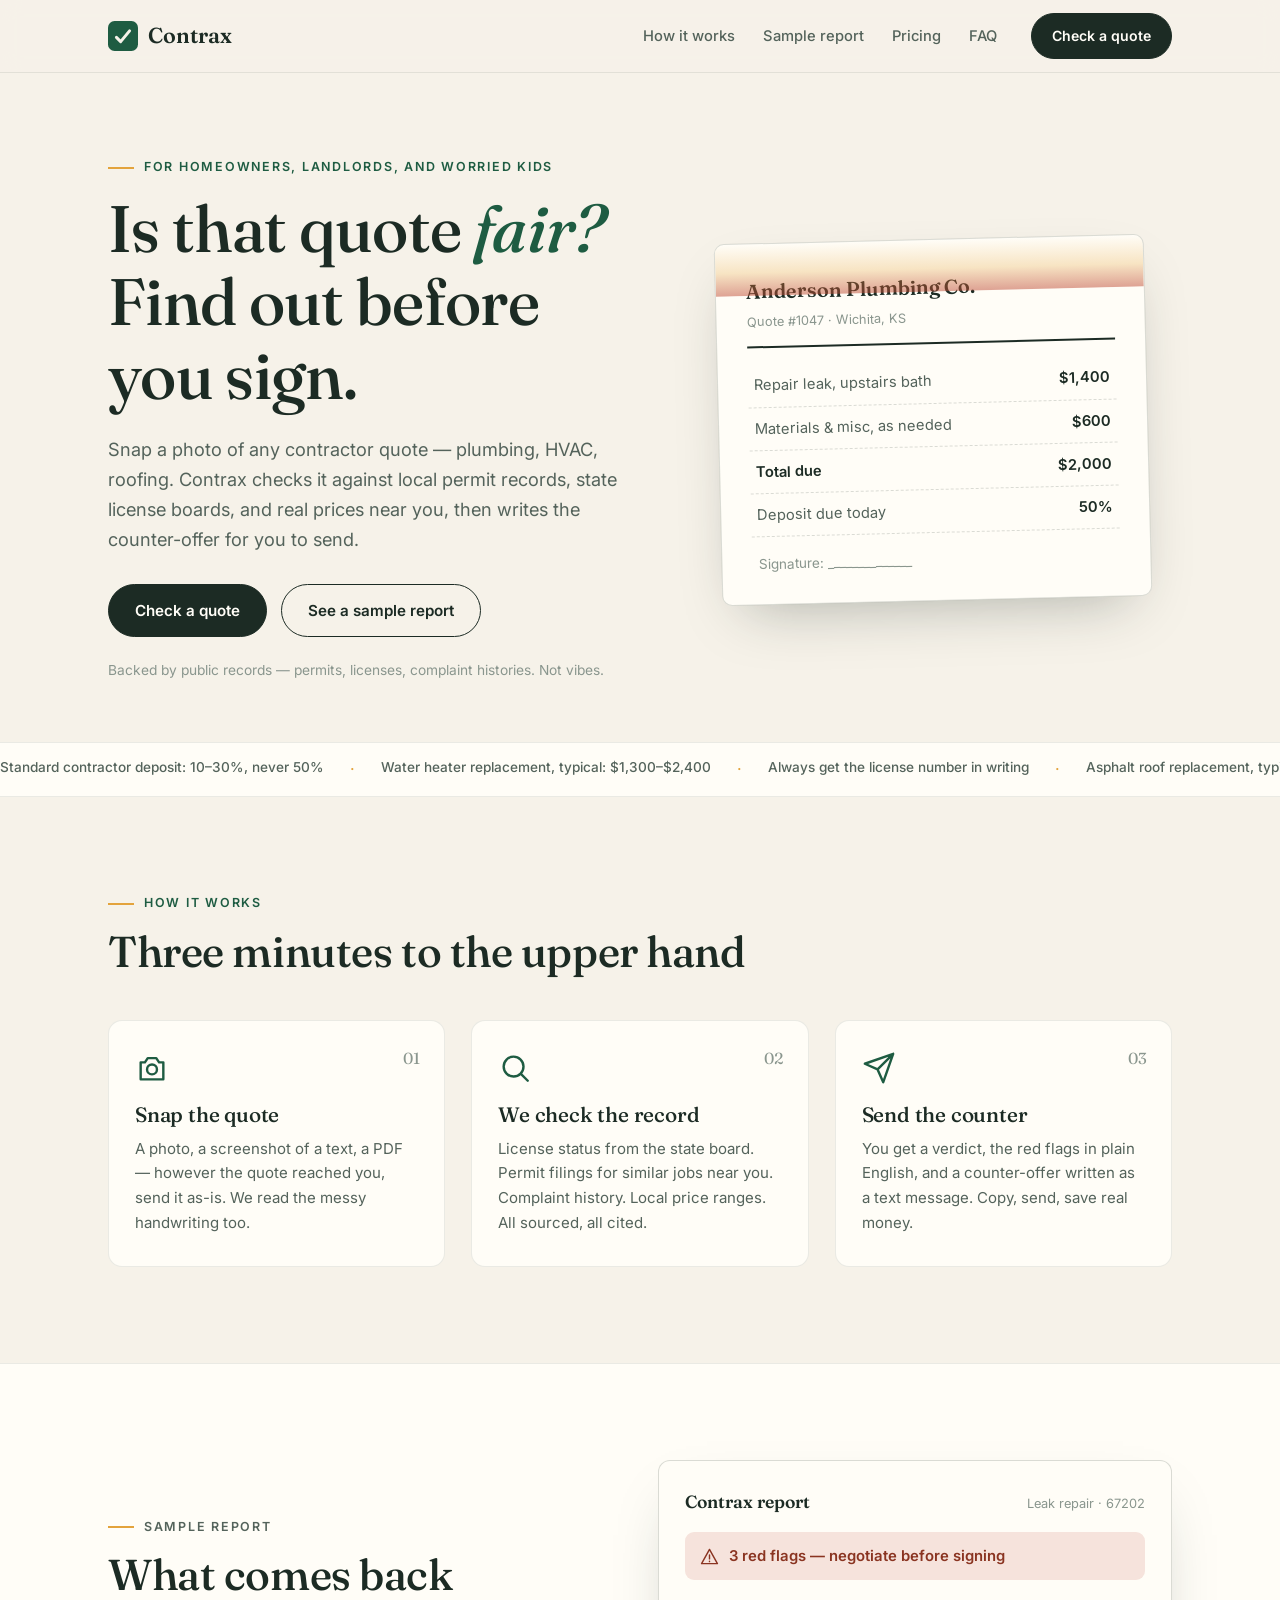
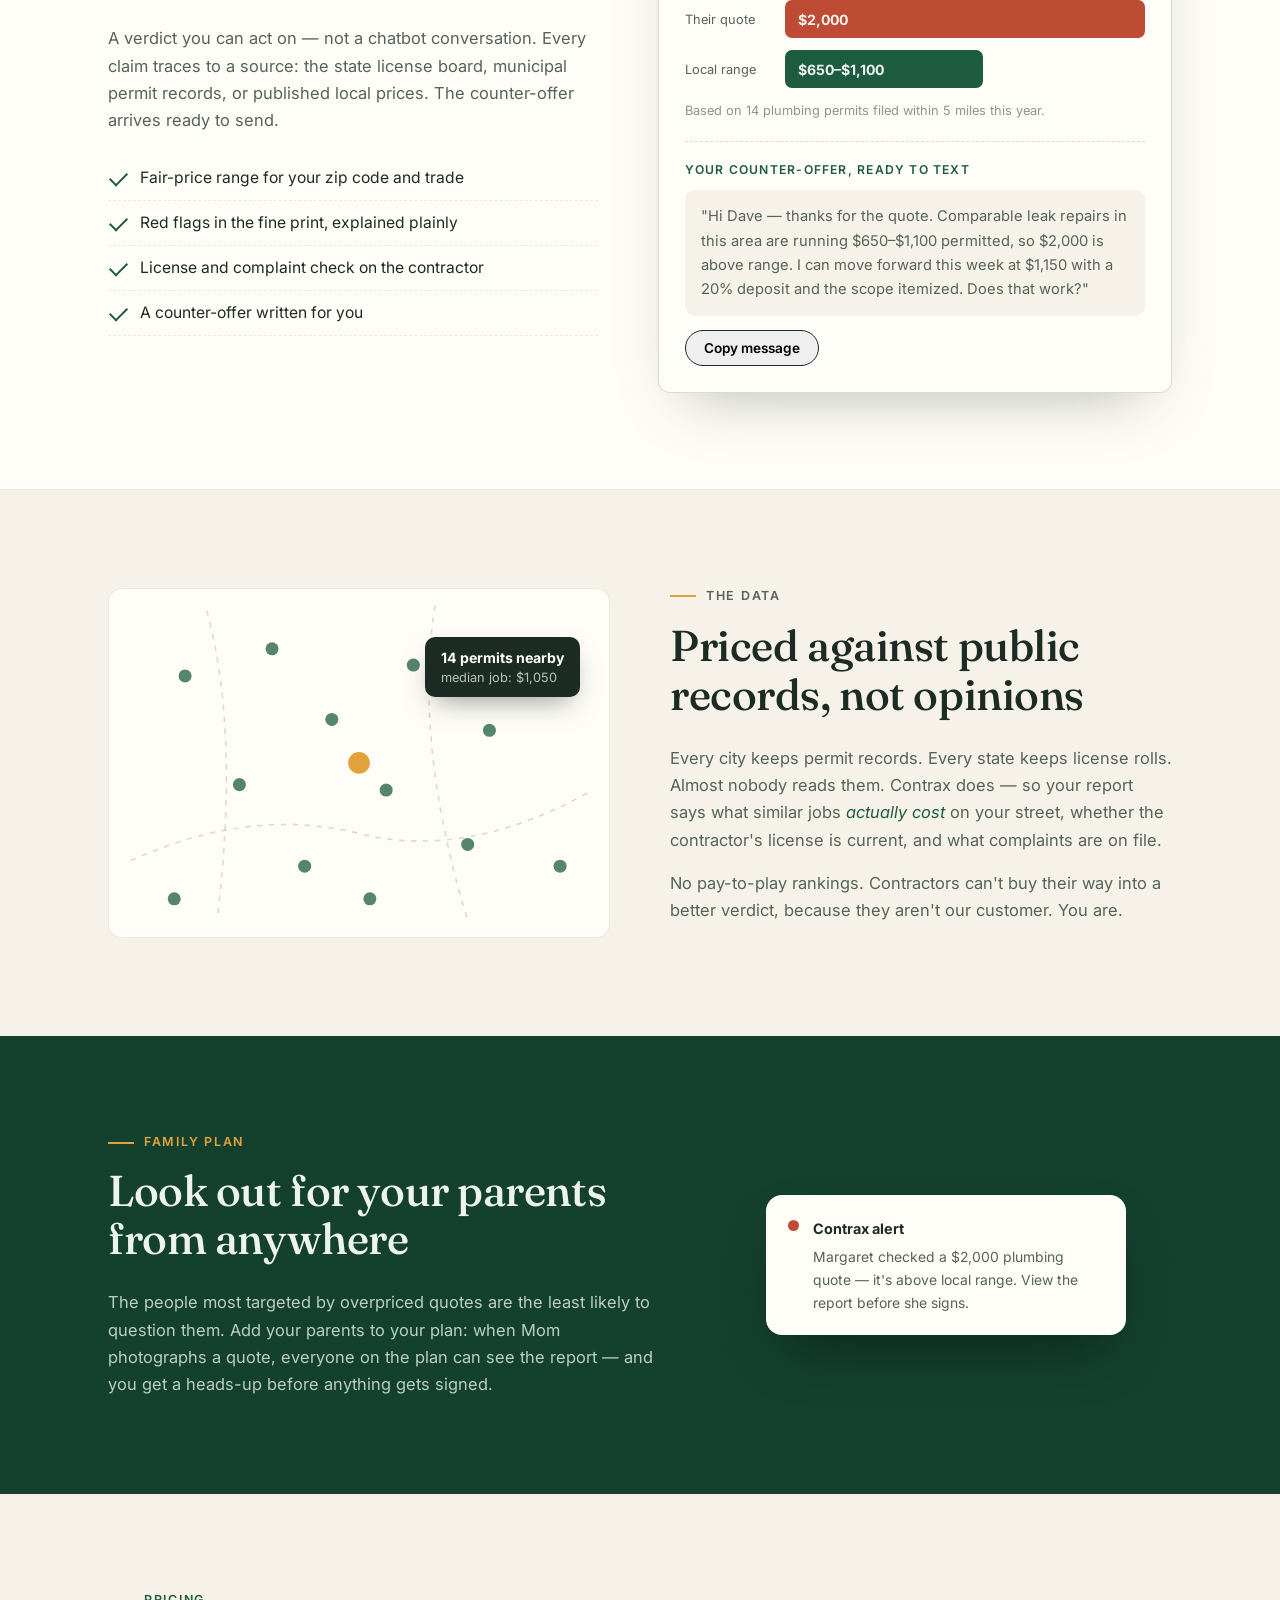
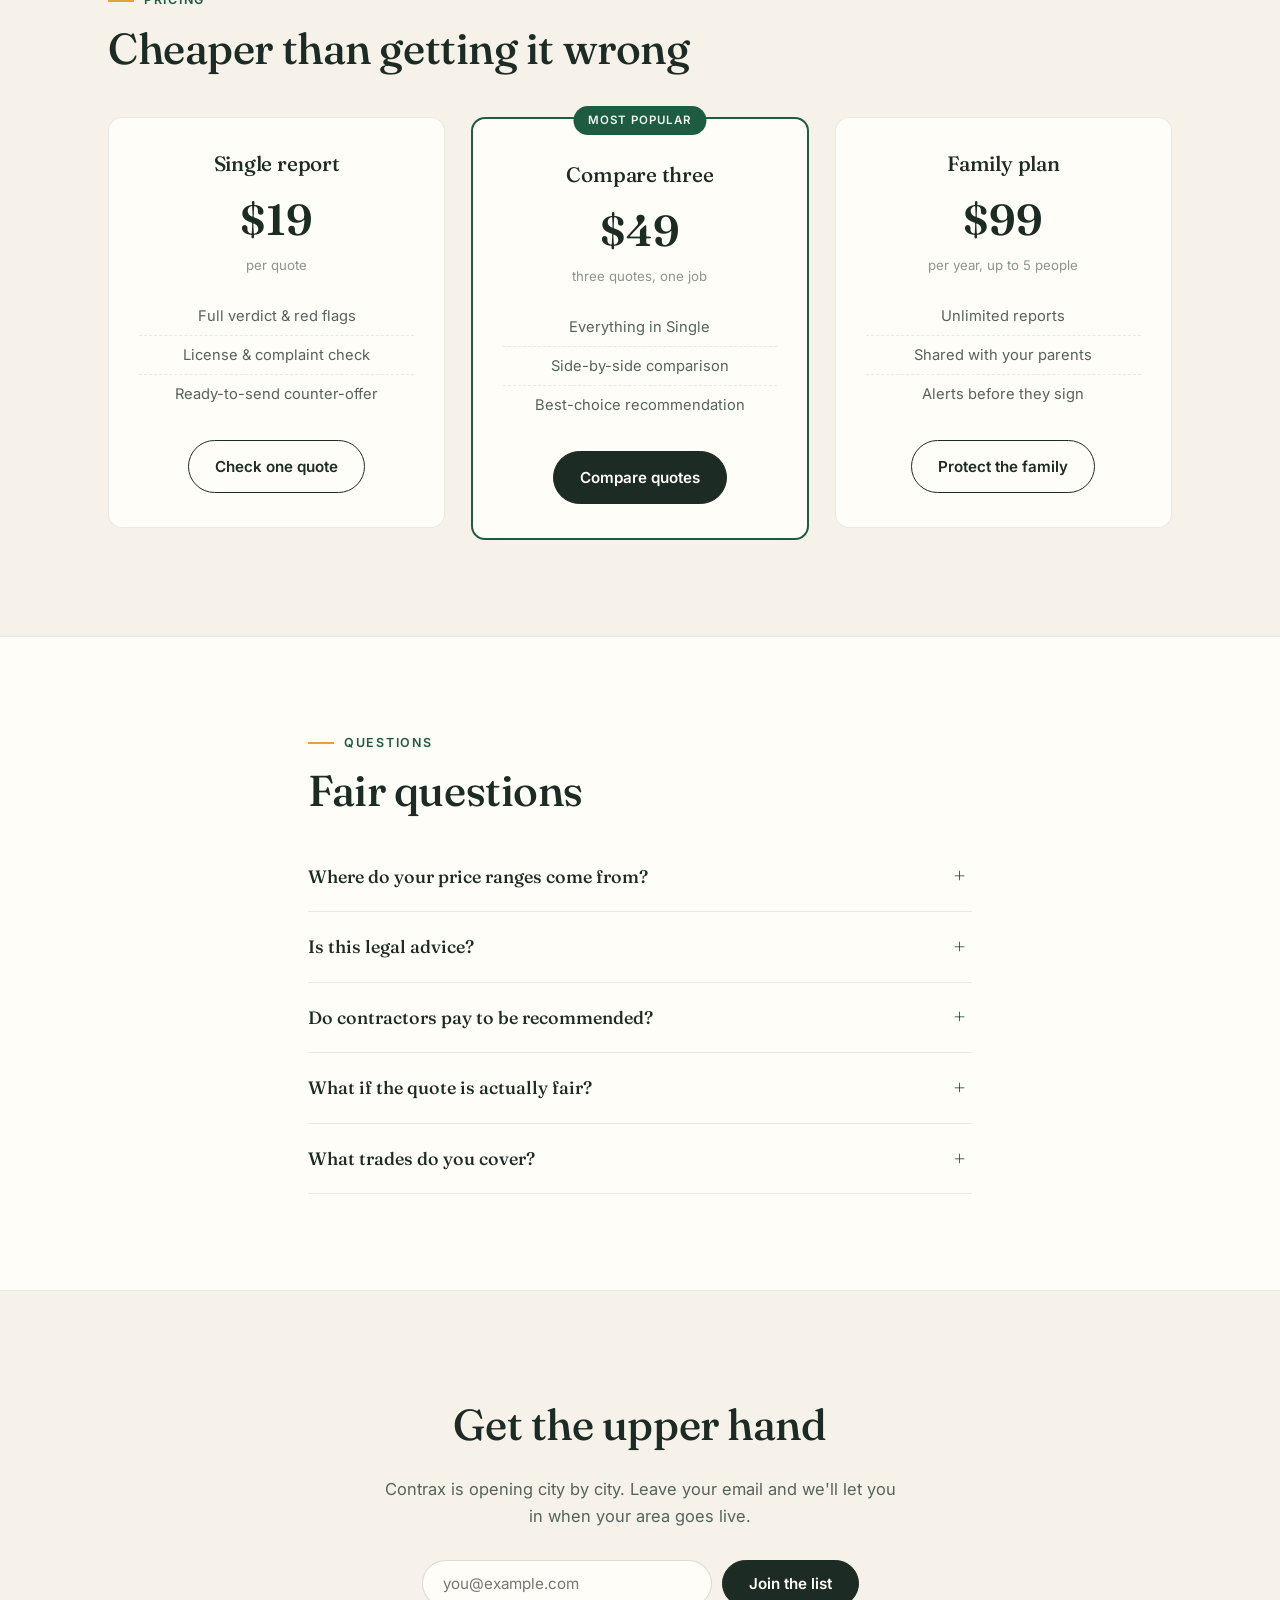
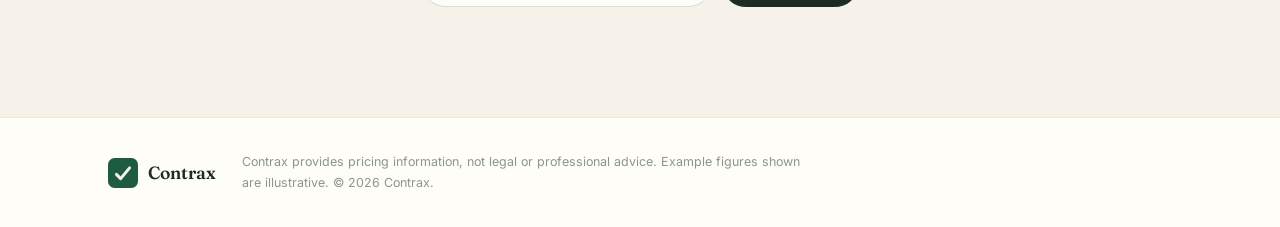
==== index.html @ 3dc9f9f0 "Backend: FastAPI + SQLite + Stripe + Claude analysis pipeline Quote upload (photo/PDF/text) -> optio" ====
<!doctype html>
<html lang="en">
<head>
<meta charset="utf-8">
<meta name="viewport" content="width=device-width, initial-scale=1">
<title>Contrax — Know if a contractor's quote is fair, before you sign</title>
<meta name="description" content="Snap a photo of any contractor quote. Contrax checks it against local permit records, license boards, and real prices near you — then writes your counter-offer.">
<meta property="og:title" content="Contrax — Is that quote fair?">
<meta property="og:description" content="Check any contractor quote against public records and local prices. Get a verdict, red flags, and a ready-to-send counter-offer in minutes.">
<meta property="og:type" content="website">
<link rel="icon" href="data:image/svg+xml,%3Csvg xmlns='http://www.w3.org/2000/svg' viewBox='0 0 32 32'%3E%3Crect width='32' height='32' rx='7' fill='%231E5C42'/%3E%3Cpath d='M9 17.5l4.5 4.5L23 10.5' stroke='%23F7F3EB' stroke-width='3.2' fill='none' stroke-linecap='round' stroke-linejoin='round'/%3E%3C/svg%3E">
<link rel="preconnect" href="https://fonts.googleapis.com">
<link rel="preconnect" href="https://fonts.gstatic.com" crossorigin>
<link href="https://fonts.googleapis.com/css2?family=Fraunces:opsz,wght@9..144,400;9..144,500;9..144,600&family=Inter:wght@400;500;600&display=swap" rel="stylesheet">
<link rel="stylesheet" href="css/style.css">
</head>
<body>

<header class="site-head">
  <div class="wrap head-row">
    <a class="brand" href="#top" aria-label="Contrax home">
      <svg class="brand-mark" viewBox="0 0 32 32" aria-hidden="true"><rect width="32" height="32" rx="7"/><path d="M9 17.5l4.5 4.5L23 10.5"/></svg>
      <span>Contrax</span>
    </a>
    <nav class="site-nav" id="nav">
      <a href="#how">How it works</a>
      <a href="#report">Sample report</a>
      <a href="#pricing">Pricing</a>
      <a href="#faq">FAQ</a>
    </nav>
    <a class="btn btn-solid head-cta" href="check.html">Check a quote</a>
    <button class="nav-toggle" id="navToggle" aria-label="Menu" aria-expanded="false">
      <span></span><span></span>
    </button>
  </div>
</header>

<main id="top">

<!-- ============ HERO ============ -->
<section class="hero">
  <div class="wrap hero-grid">
    <div class="hero-copy">
      <p class="eyebrow">For homeowners, landlords, and worried kids</p>
      <h1>Is that quote <em>fair?</em><br>Find out before you sign.</h1>
      <p class="lede">Snap a photo of any contractor quote — plumbing, HVAC, roofing. Contrax checks it against local permit records, state license boards, and real prices near you, then writes the counter-offer for you to send.</p>
      <div class="cta-row">
        <a class="btn btn-solid" href="check.html">Check a quote</a>
        <a class="btn btn-ghost" href="#report">See a sample report</a>
      </div>
      <p class="trust-line">Backed by public records — permits, licenses, complaint histories. Not vibes.</p>
    </div>

    <!-- Animated quote scan -->
    <div class="hero-visual" aria-hidden="true">
      <div class="doc">
        <div class="doc-head">
          <span class="doc-title">Anderson Plumbing Co.</span>
          <span class="doc-sub">Quote #1047 · Wichita, KS</span>
        </div>
        <div class="doc-line"><span>Repair leak, upstairs bath</span><b>$1,400</b></div>
        <div class="doc-line" data-flag="2"><span>Materials &amp; misc, as needed</span><b>$600</b></div>
        <div class="doc-line doc-total"><span>Total due</span><b>$2,000</b></div>
        <div class="doc-line doc-deposit" data-flag="1"><span>Deposit due today</span><b>50%</b></div>
        <div class="doc-foot" data-flag="3">Signature: ______________</div>
        <div class="scanline"></div>
        <div class="flag flag-1">50% deposit — standard is 10–30%</div>
        <div class="flag flag-2">"As needed" — vague scope</div>
        <div class="flag flag-3">No license number listed</div>
        <div class="stamp">Negotiate</div>
        <div class="counter-chip">
          <svg viewBox="0 0 24 24" aria-hidden="true"><path d="M22 2L11 13M22 2l-7 20-4-9-9-4 20-7z"/></svg>
          Counter-offer drafted · $1,150
        </div>
      </div>
      <div class="doc-shadow"></div>
    </div>
  </div>
</section>

<!-- ============ TICKER ============ -->
<div class="ticker" aria-hidden="true">
  <div class="ticker-track">
    <span>Standard contractor deposit: 10–30%, never 50%</span><i>·</i>
    <span>Water heater replacement, typical: $1,300–$2,400</span><i>·</i>
    <span>Always get the license number in writing</span><i>·</i>
    <span>Asphalt roof replacement, typical: $9,500–$17,000</span><i>·</i>
    <span>"As needed" is not a scope — get line items</span><i>·</i>
    <span>Full HVAC replacement, typical: $7,000–$12,500</span><i>·</i>
    <span>Permits are public record — we read them</span><i>·</i>
    <span>Standard contractor deposit: 10–30%, never 50%</span><i>·</i>
    <span>Water heater replacement, typical: $1,300–$2,400</span><i>·</i>
    <span>Always get the license number in writing</span><i>·</i>
    <span>Asphalt roof replacement, typical: $9,500–$17,000</span><i>·</i>
    <span>"As needed" is not a scope — get line items</span><i>·</i>
    <span>Full HVAC replacement, typical: $7,000–$12,500</span><i>·</i>
    <span>Permits are public record — we read them</span><i>·</i>
  </div>
</div>

<!-- ============ HOW IT WORKS ============ -->
<section class="section" id="how">
  <div class="wrap">
    <p class="eyebrow reveal">How it works</p>
    <h2 class="reveal">Three minutes to the upper hand</h2>
    <div class="steps">
      <article class="step reveal">
        <span class="step-num">01</span>
        <svg class="step-icon" viewBox="0 0 24 24" aria-hidden="true"><path d="M4 8h3l2-3h6l2 3h3v12H4z"/><circle cx="12" cy="13" r="3.5"/></svg>
        <h3>Snap the quote</h3>
        <p>A photo, a screenshot of a text, a PDF — however the quote reached you, send it as-is. We read the messy handwriting too.</p>
      </article>
      <article class="step reveal">
        <span class="step-num">02</span>
        <svg class="step-icon" viewBox="0 0 24 24" aria-hidden="true"><circle cx="11" cy="11" r="7"/><path d="M21 21l-4.5-4.5"/></svg>
        <h3>We check the record</h3>
        <p>License status from the state board. Permit filings for similar jobs near you. Complaint history. Local price ranges. All sourced, all cited.</p>
      </article>
      <article class="step reveal">
        <span class="step-num">03</span>
        <svg class="step-icon" viewBox="0 0 24 24" aria-hidden="true"><path d="M22 2L11 13M22 2l-7 20-4-9-9-4 20-7z"/></svg>
        <h3>Send the counter</h3>
        <p>You get a verdict, the red flags in plain English, and a counter-offer written as a text message. Copy, send, save real money.</p>
      </article>
    </div>
  </div>
</section>

<!-- ============ SAMPLE REPORT ============ -->
<section class="section section-tint" id="report">
  <div class="wrap report-grid">
    <div class="report-copy">
      <p class="eyebrow reveal">Sample report</p>
      <h2 class="reveal">What comes back</h2>
      <p class="reveal">A verdict you can act on — not a chatbot conversation. Every claim traces to a source: the state license board, municipal permit records, or published local prices. The counter-offer arrives ready to send.</p>
      <ul class="check-list reveal">
        <li>Fair-price range for your zip code and trade</li>
        <li>Red flags in the fine print, explained plainly</li>
        <li>License and complaint check on the contractor</li>
        <li>A counter-offer written for you</li>
      </ul>
    </div>

    <div class="report-card reveal" role="img" aria-label="Example Contrax report showing a $2,000 leak repair quote flagged as above the local range with a drafted counter-offer">
      <div class="report-head">
        <span>Contrax report</span>
        <span class="report-meta">Leak repair · 67202</span>
      </div>
      <div class="verdict">
        <svg viewBox="0 0 24 24" aria-hidden="true"><path d="M12 3l10 18H2z"/><path d="M12 10v5M12 18v.5" class="verdict-mark"/></svg>
        3 red flags — negotiate before signing
      </div>
      <div class="bars">
        <div class="bar-row">
          <span class="bar-label">Their quote</span>
          <div class="bar bar-theirs" style="--w:100%"><b>$2,000</b></div>
        </div>
        <div class="bar-row">
          <span class="bar-label">Local range</span>
          <div class="bar bar-local" style="--w:55%"><b>$650–$1,100</b></div>
        </div>
      </div>
      <p class="report-note">Based on 14 plumbing permits filed within 5 miles this year.</p>
      <div class="counter-box">
        <p class="counter-label">Your counter-offer, ready to text</p>
        <p class="counter-msg" id="counterMsg">"Hi Dave — thanks for the quote. Comparable leak repairs in this area are running $650–$1,100 permitted, so $2,000 is above range. I can move forward this week at $1,150 with a 20% deposit and the scope itemized. Does that work?"</p>
        <button class="btn btn-small" id="copyBtn" type="button">Copy message</button>
      </div>
    </div>
  </div>
</section>

<!-- ============ DATA / MAP ============ -->
<section class="section" id="data">
  <div class="wrap data-grid">
    <div class="map-visual reveal" aria-hidden="true">
      <svg viewBox="0 0 460 320">
        <path class="map-road" d="M20 250 Q 130 200 230 225 T 445 185"/>
        <path class="map-road" d="M90 20 Q 120 130 100 300"/>
        <path class="map-road" d="M300 15 Q 280 140 330 305"/>
        <g class="permits">
          <circle cx="70" cy="80" r="6"/><circle cx="150" cy="55" r="6"/><circle cx="205" cy="120" r="6"/>
          <circle cx="120" cy="180" r="6"/><circle cx="280" cy="70" r="6"/><circle cx="350" cy="130" r="6"/>
          <circle cx="395" cy="70" r="6"/><circle cx="255" cy="185" r="6"/><circle cx="180" cy="255" r="6"/>
          <circle cx="330" cy="235" r="6"/><circle cx="60" cy="285" r="6"/>
          <circle cx="415" cy="255" r="6"/><circle cx="240" cy="285" r="6"/>
        </g>
        <circle class="you" cx="230" cy="160" r="9"/>
        <circle class="you-pulse" cx="230" cy="160" r="9"/>
      </svg>
      <div class="map-tip">
        <b>14 permits nearby</b>
        <span>median job: $1,050</span>
      </div>
    </div>
    <div class="data-copy">
      <p class="eyebrow reveal">The data</p>
      <h2 class="reveal">Priced against public records, not opinions</h2>
      <p class="reveal">Every city keeps permit records. Every state keeps license rolls. Almost nobody reads them. Contrax does — so your report says what similar jobs <em>actually cost</em> on your street, whether the contractor's license is current, and what complaints are on file.</p>
      <p class="reveal">No pay-to-play rankings. Contractors can't buy their way into a better verdict, because they aren't our customer. You are.</p>
    </div>
  </div>
</section>

<!-- ============ FAMILY PLAN ============ -->
<section class="section section-dark" id="family">
  <div class="wrap family-grid">
    <div>
      <p class="eyebrow reveal">Family plan</p>
      <h2 class="reveal">Look out for your parents from anywhere</h2>
      <p class="reveal">The people most targeted by overpriced quotes are the least likely to question them. Add your parents to your plan: when Mom photographs a quote, everyone on the plan can see the report — and you get a heads-up before anything gets signed.</p>
    </div>
    <div class="phone-alert reveal" aria-hidden="true">
      <div class="alert-card">
        <div class="alert-dot"></div>
        <div>
          <b>Contrax alert</b>
          <p>Margaret checked a $2,000 plumbing quote — it's above local range. View the report before she signs.</p>
        </div>
      </div>
    </div>
  </div>
</section>

<!-- ============ PRICING ============ -->
<section class="section" id="pricing">
  <div class="wrap">
    <p class="eyebrow reveal">Pricing</p>
    <h2 class="reveal">Cheaper than getting it wrong</h2>
    <div class="plans">
      <article class="plan reveal">
        <h3>Single report</h3>
        <p class="price">$19</p>
        <p class="per">per quote</p>
        <ul>
          <li>Full verdict &amp; red flags</li>
          <li>License &amp; complaint check</li>
          <li>Ready-to-send counter-offer</li>
        </ul>
        <a class="btn btn-ghost" href="check.html">Check one quote</a>
      </article>
      <article class="plan plan-featured reveal">
        <span class="plan-badge">Most popular</span>
        <h3>Compare three</h3>
        <p class="price">$49</p>
        <p class="per">three quotes, one job</p>
        <ul>
          <li>Everything in Single</li>
          <li>Side-by-side comparison</li>
          <li>Best-choice recommendation</li>
        </ul>
        <a class="btn btn-solid" href="check.html">Compare quotes</a>
      </article>
      <article class="plan reveal">
        <h3>Family plan</h3>
        <p class="price">$99</p>
        <p class="per">per year, up to 5 people</p>
        <ul>
          <li>Unlimited reports</li>
          <li>Shared with your parents</li>
          <li>Alerts before they sign</li>
        </ul>
        <a class="btn btn-ghost" href="#join">Protect the family</a>
      </article>
    </div>
  </div>
</section>

<!-- ============ FAQ ============ -->
<section class="section section-tint" id="faq">
  <div class="wrap wrap-narrow">
    <p class="eyebrow reveal">Questions</p>
    <h2 class="reveal">Fair questions</h2>
    <details class="faq reveal">
      <summary>Where do your price ranges come from?</summary>
      <p>Municipal permit filings near your zip code, published regional cost data, and quotes analyzed on Contrax. Every range in your report is labeled with its source and a confidence level — when the data is thin, we say so instead of guessing.</p>
    </details>
    <details class="faq reveal">
      <summary>Is this legal advice?</summary>
      <p>No. Contrax gives you pricing information and negotiation help, not legal or professional advice. For contract disputes, talk to a lawyer.</p>
    </details>
    <details class="faq reveal">
      <summary>Do contractors pay to be recommended?</summary>
      <p>No, and they never will. Contractors aren't our customer — you are. Verdicts are built from public records and document analysis, not sponsorships.</p>
    </details>
    <details class="faq reveal">
      <summary>What if the quote is actually fair?</summary>
      <p>Then we tell you that, plainly — and you sign with confidence instead of doubt. "This is a fair price, here's why" is just as valuable as catching a bad one.</p>
    </details>
    <details class="faq reveal">
      <summary>What trades do you cover?</summary>
      <p>Plumbing, HVAC, and roofing at launch — the highest-ticket, highest-risk jobs. More trades as our data earns the right to judge them.</p>
    </details>
  </div>
</section>

<!-- ============ JOIN ============ -->
<section class="section join" id="join">
  <div class="wrap wrap-narrow join-inner">
    <h2 class="reveal">Get the upper hand</h2>
    <p class="reveal">Contrax is opening city by city. Leave your email and we'll let you in when your area goes live.</p>
    <form class="join-form reveal" id="joinForm" novalidate>
      <input type="email" name="email" id="joinEmail" placeholder="you@example.com" required aria-label="Email address">
      <button class="btn btn-solid" type="submit">Join the list</button>
    </form>
    <p class="join-done" id="joinDone" hidden>You're on the list. We'll email you when your city opens.</p>
  </div>
</section>

</main>

<footer class="site-foot">
  <div class="wrap foot-row">
    <div class="brand brand-foot">
      <svg class="brand-mark" viewBox="0 0 32 32" aria-hidden="true"><rect width="32" height="32" rx="7"/><path d="M9 17.5l4.5 4.5L23 10.5"/></svg>
      <span>Contrax</span>
    </div>
    <p class="foot-note">Contrax provides pricing information, not legal or professional advice. Example figures shown are illustrative. © 2026 Contrax.</p>
  </div>
</footer>

<script src="js/config.js"></script>
<script src="js/main.js"></script>
</body>
</html>
---- css/style.css ----
/* Contrax — handcrafted, paper-and-ink aesthetic */

:root{
  --paper:#F6F2E9;
  --paper-2:#FFFDF7;
  --ink:#1C2B24;
  --ink-soft:#54635B;
  --ink-faint:#8A968E;
  --green:#1E5C42;
  --green-deep:#14402E;
  --amber:#E3A33C;
  --flag:#BE4B33;
  --flag-soft:#F6E3DC;
  --line:rgba(28,43,36,.16);
  --line-soft:rgba(28,43,36,.09);
  --radius:14px;
  --font-display:"Fraunces",Georgia,serif;
  --font-body:"Inter",-apple-system,BlinkMacSystemFont,"Segoe UI",sans-serif;
}

*{margin:0;padding:0;box-sizing:border-box}
html{scroll-behavior:smooth}
body{
  font-family:var(--font-body);
  background:var(--paper);
  color:var(--ink);
  line-height:1.65;
  font-size:16.5px;
  -webkit-font-smoothing:antialiased;
}
img,svg{display:block}
a{color:inherit;text-decoration:none}
::selection{background:var(--amber);color:var(--ink)}

.wrap{max-width:1120px;margin:0 auto;padding:0 28px}
.wrap-narrow{max-width:720px}

h1,h2,h3{font-family:var(--font-display);font-weight:500;line-height:1.12;letter-spacing:-.01em}
h1{font-size:clamp(2.6rem,5.4vw,4.1rem)}
h1 em{font-style:italic;color:var(--green)}
h2{font-size:clamp(1.9rem,3.4vw,2.7rem);margin-bottom:.6em}
h3{font-size:1.3rem}

.eyebrow{
  font-size:.78rem;font-weight:600;letter-spacing:.14em;text-transform:uppercase;
  color:var(--green);margin-bottom:14px;
}
.eyebrow::before{content:"";display:inline-block;width:26px;height:2px;background:var(--amber);vertical-align:middle;margin-right:10px}

/* ---------- buttons ---------- */
.btn{
  display:inline-block;padding:13px 26px;border-radius:999px;
  font-weight:600;font-size:.95rem;border:1.5px solid var(--ink);
  cursor:pointer;transition:transform .18s ease,box-shadow .18s ease,background .18s ease,color .18s ease;
  font-family:var(--font-body);
}
.btn:hover{transform:translateY(-2px)}
.btn:active{transform:translateY(0) scale(.98)}
.btn-solid{background:var(--ink);color:var(--paper-2)}
.btn-solid:hover{background:var(--green);border-color:var(--green);box-shadow:0 8px 22px -8px rgba(20,64,46,.55)}
.btn-ghost{background:transparent;color:var(--ink)}
.btn-ghost:hover{background:var(--paper-2)}
.btn-small{padding:9px 18px;font-size:.85rem}

/* ---------- header ---------- */
.site-head{
  position:sticky;top:0;z-index:50;
  background:color-mix(in srgb,var(--paper) 86%,transparent);
  backdrop-filter:blur(10px);
  border-bottom:1px solid var(--line-soft);
}
.head-row{display:flex;align-items:center;gap:34px;height:72px}
.brand{display:flex;align-items:center;gap:10px;font-family:var(--font-display);font-size:1.35rem;font-weight:600}
.brand-mark{width:30px;height:30px}
.brand-mark rect{fill:var(--green)}
.brand-mark path{stroke:var(--paper);stroke-width:3.2;fill:none;stroke-linecap:round;stroke-linejoin:round}
.site-nav{display:flex;gap:28px;margin-left:auto}
.site-nav a{font-size:.92rem;font-weight:500;color:var(--ink-soft);position:relative}
.site-nav a::after{
  content:"";position:absolute;left:0;bottom:-5px;width:100%;height:2px;
  background:var(--amber);transform:scaleX(0);transform-origin:left;transition:transform .22s ease;
}
.site-nav a:hover{color:var(--ink)}
.site-nav a:hover::after{transform:scaleX(1)}
.head-cta{padding:10px 20px;font-size:.88rem}
.nav-toggle{display:none;background:none;border:none;cursor:pointer;padding:8px}
.nav-toggle span{display:block;width:22px;height:2px;background:var(--ink);margin:5px 0;transition:transform .2s}

/* ---------- hero ---------- */
.hero{padding:84px 0 60px;overflow:hidden}
.hero-grid{display:grid;grid-template-columns:1.05fr .95fr;gap:56px;align-items:center}
.hero-copy .lede{font-size:1.14rem;color:var(--ink-soft);margin:22px 0 30px;max-width:34em}
.cta-row{display:flex;gap:14px;flex-wrap:wrap}
.trust-line{margin-top:22px;font-size:.86rem;color:var(--ink-faint)}

/* animated quote document */
.hero-visual{position:relative;perspective:900px}
.doc{
  position:relative;background:var(--paper-2);border:1px solid var(--line);
  border-radius:10px;padding:30px 30px 24px;max-width:430px;margin:0 auto;
  box-shadow:0 24px 60px -24px rgba(28,43,36,.35);
  transform:rotate(-1.4deg);
  overflow:hidden;
  animation:doc-float 7s ease-in-out infinite;
}
.doc-shadow{display:none}
.doc-head{border-bottom:2px solid var(--ink);padding-bottom:12px;margin-bottom:16px}
.doc-title{display:block;font-family:var(--font-display);font-size:1.25rem;font-weight:600}
.doc-sub{font-size:.8rem;color:var(--ink-faint)}
.doc-line{
  display:flex;justify-content:space-between;gap:12px;
  padding:9px 6px;font-size:.92rem;color:var(--ink-soft);
  border-bottom:1px dashed var(--line);
}
.doc-line b{color:var(--ink);font-weight:600}
.doc-total{font-weight:600;color:var(--ink)}
.doc-foot{padding:16px 6px 4px;font-size:.85rem;color:var(--ink-faint)}

.scanline{
  position:absolute;left:0;right:0;top:0;height:52px;pointer-events:none;
  background:linear-gradient(to bottom,rgba(227,163,60,0),rgba(227,163,60,.28) 55%,rgba(190,75,51,.5) 98%,rgba(190,75,51,0));
  animation:scan 8s cubic-bezier(.4,0,.4,1) infinite;
}
.flag{
  position:absolute;right:14px;background:var(--flag);color:#FBF3EF;
  font-size:.74rem;font-weight:600;padding:6px 11px;border-radius:7px;
  box-shadow:0 6px 16px -6px rgba(190,75,51,.6);
  opacity:0;transform:translateX(12px) scale(.92);
}
.flag::before{content:"";position:absolute;left:-5px;top:50%;margin-top:-5px;border:5px solid transparent;border-right-color:var(--flag);border-left:0}
.flag-1{top:63%;animation:flag-in 8s ease infinite;animation-delay:0s}
.flag-2{top:31%;animation:flag-in 8s ease infinite .35s}
.flag-3{top:82%;animation:flag-in 8s ease infinite .7s}
.stamp{
  position:absolute;top:38%;left:8%;
  font-family:var(--font-display);font-size:2rem;font-weight:600;
  text-transform:uppercase;letter-spacing:.08em;color:var(--flag);
  border:3.5px solid var(--flag);border-radius:8px;padding:4px 18px;
  transform:rotate(-11deg) scale(2.6);opacity:0;mix-blend-mode:multiply;
  animation:stamp-in 8s cubic-bezier(.2,1.6,.4,1) infinite;
}
.counter-chip{
  position:absolute;bottom:14px;left:50%;
  display:flex;align-items:center;gap:8px;
  background:var(--green);color:#EFF6F1;font-size:.82rem;font-weight:600;
  padding:9px 16px;border-radius:999px;white-space:nowrap;
  box-shadow:0 10px 24px -8px rgba(20,64,46,.6);
  opacity:0;transform:translate(-50%,14px);
  animation:chip-in 8s ease infinite;
}
.counter-chip svg{width:14px;height:14px;stroke:#EFF6F1;stroke-width:2;fill:none;stroke-linecap:round;stroke-linejoin:round}

@keyframes doc-float{0%,100%{transform:rotate(-1.4deg) translateY(0)}50%{transform:rotate(-1.4deg) translateY(-7px)}}
@keyframes scan{0%{top:-15%;opacity:0}4%{opacity:1}30%{top:100%;opacity:1}34%{opacity:0}100%{top:100%;opacity:0}}
@keyframes flag-in{0%,26%{opacity:0;transform:translateX(12px) scale(.92)}32%,88%{opacity:1;transform:translateX(0) scale(1)}94%,100%{opacity:0;transform:translateX(12px) scale(.92)}}
@keyframes stamp-in{0%,42%{opacity:0;transform:rotate(-11deg) scale(2.6)}47%,88%{opacity:.92;transform:rotate(-11deg) scale(1)}94%,100%{opacity:0;transform:rotate(-11deg) scale(1)}}
@keyframes chip-in{0%,54%{opacity:0;transform:translate(-50%,14px)}60%,88%{opacity:1;transform:translate(-50%,0)}94%,100%{opacity:0;transform:translate(-50%,14px)}}

/* ---------- ticker ---------- */
.ticker{
  border-top:1px solid var(--line-soft);border-bottom:1px solid var(--line-soft);
  background:var(--paper-2);overflow:hidden;padding:13px 0;
}
.ticker-track{
  display:flex;gap:26px;white-space:nowrap;width:max-content;
  animation:ticker 46s linear infinite;
}
.ticker-track span{font-size:.85rem;font-weight:500;color:var(--ink-soft)}
.ticker-track i{color:var(--amber);font-style:normal}
.ticker:hover .ticker-track{animation-play-state:paused}
@keyframes ticker{to{transform:translateX(-50%)}}

/* ---------- sections ---------- */
.section{padding:96px 0}
.section-tint{background:var(--paper-2);border-top:1px solid var(--line-soft);border-bottom:1px solid var(--line-soft)}
.section-dark{background:var(--green-deep);color:#EDF3EE}
.section-dark .eyebrow{color:var(--amber)}
.section-dark p{color:#BCCFC2}

/* steps */
.steps{display:grid;grid-template-columns:repeat(3,1fr);gap:26px;margin-top:44px}
.step{
  background:var(--paper-2);border:1px solid var(--line-soft);border-radius:var(--radius);
  padding:30px 26px;position:relative;
  transition:transform .25s ease,box-shadow .25s ease;
}
.step:hover{transform:translateY(-5px);box-shadow:0 18px 40px -20px rgba(28,43,36,.3)}
.step-num{
  position:absolute;top:24px;right:24px;
  font-family:var(--font-display);font-size:1rem;color:var(--ink-faint);
}
.step-icon{width:34px;height:34px;stroke:var(--green);stroke-width:1.7;fill:none;stroke-linecap:round;stroke-linejoin:round;margin-bottom:18px}
.step h3{margin-bottom:10px}
.step p{font-size:.94rem;color:var(--ink-soft)}

/* ---------- report ---------- */
.report-grid{display:grid;grid-template-columns:1fr 1.05fr;gap:60px;align-items:center}
.report-copy p{color:var(--ink-soft)}
.check-list{list-style:none;margin-top:22px}
.check-list li{
  padding:9px 0 9px 32px;position:relative;font-size:.98rem;
  border-bottom:1px dashed var(--line-soft);
}
.check-list li::before{
  content:"";position:absolute;left:2px;top:16px;width:15px;height:8px;
  border-left:2.5px solid var(--green);border-bottom:2.5px solid var(--green);
  transform:rotate(-45deg);
}
.report-card{
  background:var(--paper-2);border:1px solid var(--line);border-radius:12px;
  padding:26px;box-shadow:0 26px 60px -28px rgba(28,43,36,.35);
}
.report-head{display:flex;justify-content:space-between;align-items:baseline;margin-bottom:16px}
.report-head span:first-child{font-family:var(--font-display);font-weight:600;font-size:1.1rem}
.report-meta{font-size:.8rem;color:var(--ink-faint)}
.verdict{
  display:flex;align-items:center;gap:10px;
  background:var(--flag-soft);color:#8A3421;
  font-weight:600;font-size:.93rem;
  padding:12px 15px;border-radius:9px;margin-bottom:20px;
}
.verdict svg{width:19px;height:19px;stroke:#8A3421;stroke-width:1.8;fill:none;stroke-linecap:round;stroke-linejoin:round;flex-shrink:0}
.bars{display:grid;gap:12px}
.bar-row{display:grid;grid-template-columns:88px 1fr;align-items:center;gap:12px}
.bar-label{font-size:.8rem;color:var(--ink-soft)}
.bar{
  height:38px;border-radius:7px;display:flex;align-items:center;padding:0 13px;
  width:var(--w);transform-origin:left;transform:scaleX(0);
  transition:transform 1s cubic-bezier(.25,1,.35,1) .25s;
}
.in .bar{transform:scaleX(1)}
.bar b{font-size:.88rem;white-space:nowrap;opacity:0;transition:opacity .4s ease 1s}
.in .bar b{opacity:1}
.bar-theirs{background:var(--flag)}
.bar-theirs b{color:#FBF3EF}
.bar-local{background:var(--green)}
.bar-local b{color:#EFF6F1}
.report-note{font-size:.8rem;color:var(--ink-faint);margin:12px 0 20px}
.counter-box{border-top:1px dashed var(--line);padding-top:18px}
.counter-label{font-size:.76rem;font-weight:600;letter-spacing:.1em;text-transform:uppercase;color:var(--green);margin-bottom:10px}
.counter-msg{
  font-size:.92rem;color:var(--ink-soft);background:var(--paper);
  border-radius:10px;padding:14px 16px;margin-bottom:14px;
}

/* ---------- data / map ---------- */
.data-grid{display:grid;grid-template-columns:1fr 1fr;gap:60px;align-items:center}
.data-copy p{color:var(--ink-soft);margin-bottom:16px}
.data-copy em{color:var(--green);font-style:italic}
.map-visual{position:relative}
.map-visual svg{width:100%;height:auto;background:var(--paper-2);border:1px solid var(--line-soft);border-radius:var(--radius)}
.map-road{fill:none;stroke:var(--line);stroke-width:1.5;stroke-dasharray:5 6}
.permits circle{fill:var(--green);opacity:.75;animation:permit-pulse 3.2s ease-in-out infinite}
.permits circle:nth-child(2n){animation-delay:.7s}
.permits circle:nth-child(3n){animation-delay:1.4s}
.permits circle:nth-child(5n){animation-delay:2.1s}
.you{fill:var(--amber)}
.you-pulse{fill:none;stroke:var(--amber);stroke-width:2;animation:you-pulse 2.4s ease-out infinite}
@keyframes permit-pulse{0%,100%{opacity:.4;r:5}50%{opacity:.9;r:7}}
@keyframes you-pulse{0%{r:9;opacity:.9}100%{r:30;opacity:0}}
.map-tip{
  position:absolute;top:14%;right:6%;
  background:var(--ink);color:var(--paper-2);
  border-radius:10px;padding:10px 16px;font-size:.8rem;line-height:1.5;
  box-shadow:0 12px 28px -10px rgba(28,43,36,.5);
}
.map-tip b{display:block;font-size:.88rem}
.map-tip span{color:#B8C4BC}

/* ---------- family ---------- */
.family-grid{display:grid;grid-template-columns:1.1fr .9fr;gap:60px;align-items:center}
.phone-alert{display:flex;justify-content:center}
.alert-card{
  display:flex;gap:14px;background:#FFFDF7;color:var(--ink);
  border-radius:16px;padding:20px 22px;max-width:360px;
  box-shadow:0 26px 60px -20px rgba(0,0,0,.45);
  animation:alert-float 5s ease-in-out infinite;
}
.alert-card b{font-size:.9rem}
.alert-card p{font-size:.87rem;color:var(--ink-soft)!important;margin-top:4px}
.alert-dot{width:11px;height:11px;border-radius:50%;background:var(--flag);flex-shrink:0;margin-top:5px;animation:dot-blink 1.6s ease infinite}
@keyframes alert-float{0%,100%{transform:translateY(0) rotate(1.2deg)}50%{transform:translateY(-9px) rotate(1.2deg)}}
@keyframes dot-blink{0%,100%{opacity:1}50%{opacity:.35}}

/* ---------- pricing ---------- */
.plans{display:grid;grid-template-columns:repeat(3,1fr);gap:26px;margin-top:44px;align-items:start}
.plan{
  background:var(--paper-2);border:1px solid var(--line-soft);border-radius:var(--radius);
  padding:34px 30px;text-align:center;position:relative;
  transition:transform .25s ease,box-shadow .25s ease;
}
.plan:hover{transform:translateY(-6px);box-shadow:0 22px 48px -22px rgba(28,43,36,.3)}
.plan-featured{border:2px solid var(--green);padding-top:44px}
.plan-badge{
  position:absolute;top:-13px;left:50%;transform:translateX(-50%);
  background:var(--green);color:#EFF6F1;font-size:.72rem;font-weight:600;
  letter-spacing:.08em;text-transform:uppercase;padding:5px 15px;border-radius:999px;white-space:nowrap;
}
.price{font-family:var(--font-display);font-size:2.7rem;font-weight:600;margin-top:8px}
.per{font-size:.83rem;color:var(--ink-faint);margin-bottom:20px}
.plan ul{list-style:none;margin-bottom:26px}
.plan li{font-size:.92rem;color:var(--ink-soft);padding:7px 0;border-bottom:1px dashed var(--line-soft)}
.plan li:last-child{border-bottom:none}

/* ---------- faq ---------- */
.faq{
  border-bottom:1px solid var(--line-soft);
}
.faq summary{
  cursor:pointer;list-style:none;position:relative;
  font-family:var(--font-display);font-size:1.12rem;font-weight:500;
  padding:20px 40px 20px 0;
}
.faq summary::-webkit-details-marker{display:none}
.faq summary::after{
  content:"+";position:absolute;right:6px;top:50%;transform:translateY(-50%);
  font-size:1.5rem;font-weight:300;color:var(--green);transition:transform .25s ease;
}
.faq[open] summary::after{transform:translateY(-50%) rotate(45deg)}
.faq p{padding:0 0 22px;color:var(--ink-soft);font-size:.97rem;max-width:56em}

/* ---------- join ---------- */
.join{padding:110px 0}
.join-inner{text-align:center}
.join p{color:var(--ink-soft);max-width:32em;margin:0 auto}
.join-form{
  display:flex;gap:10px;justify-content:center;margin-top:30px;flex-wrap:wrap;
}
.join-form input{
  font-family:var(--font-body);font-size:.95rem;
  padding:13px 20px;border-radius:999px;border:1.5px solid var(--line);
  background:var(--paper-2);color:var(--ink);min-width:290px;outline:none;
  transition:border-color .2s ease,box-shadow .2s ease;
}
.join-form input:focus{border-color:var(--green);box-shadow:0 0 0 4px rgba(30,92,66,.14)}
.join-done{margin-top:22px;color:var(--green);font-weight:600}

/* ---------- footer ---------- */
.site-foot{border-top:1px solid var(--line-soft);padding:34px 0;background:var(--paper-2)}
.foot-row{display:flex;align-items:center;gap:26px;flex-wrap:wrap}
.brand-foot{font-size:1.1rem}
.foot-note{font-size:.78rem;color:var(--ink-faint);max-width:46em}

/* ---------- reveal on scroll ---------- */
.reveal{opacity:0;transform:translateY(26px);transition:opacity .7s ease,transform .7s cubic-bezier(.25,1,.35,1)}
.reveal.in{opacity:1;transform:none}

/* ---------- responsive ---------- */
@media(max-width:960px){
  .hero-grid,.report-grid,.data-grid,.family-grid{grid-template-columns:1fr;gap:48px}
  .steps,.plans{grid-template-columns:1fr;max-width:460px;margin-left:auto;margin-right:auto}
  .steps{margin-top:36px}
  .map-visual{order:2}
  .hero{padding-top:56px}
  .section{padding:72px 0}
}
@media(max-width:760px){
  .site-nav{
    display:none;position:absolute;top:72px;left:0;right:0;
    flex-direction:column;gap:0;background:var(--paper-2);
    border-bottom:1px solid var(--line);padding:10px 28px 18px;
  }
  .site-nav.open{display:flex}
  .site-nav a{padding:12px 0;border-bottom:1px dashed var(--line-soft)}
  .head-cta{margin-left:auto}
  .nav-toggle{display:block}
  .flag{font-size:.68rem}
  .join-form input{min-width:0;width:100%}
  .join-form{flex-direction:column}
}

/* ---------- reduced motion ---------- */
@media(prefers-reduced-motion:reduce){
  *,*::before,*::after{animation:none!important;transition:none!important}
  .reveal{opacity:1;transform:none}
  .bar{transform:scaleX(1)}
  .bar b{opacity:1}
  .flag,.counter-chip{opacity:1;transform:none}
  .stamp{opacity:.92;transform:rotate(-11deg) scale(1)}
  html{scroll-behavior:auto}
}
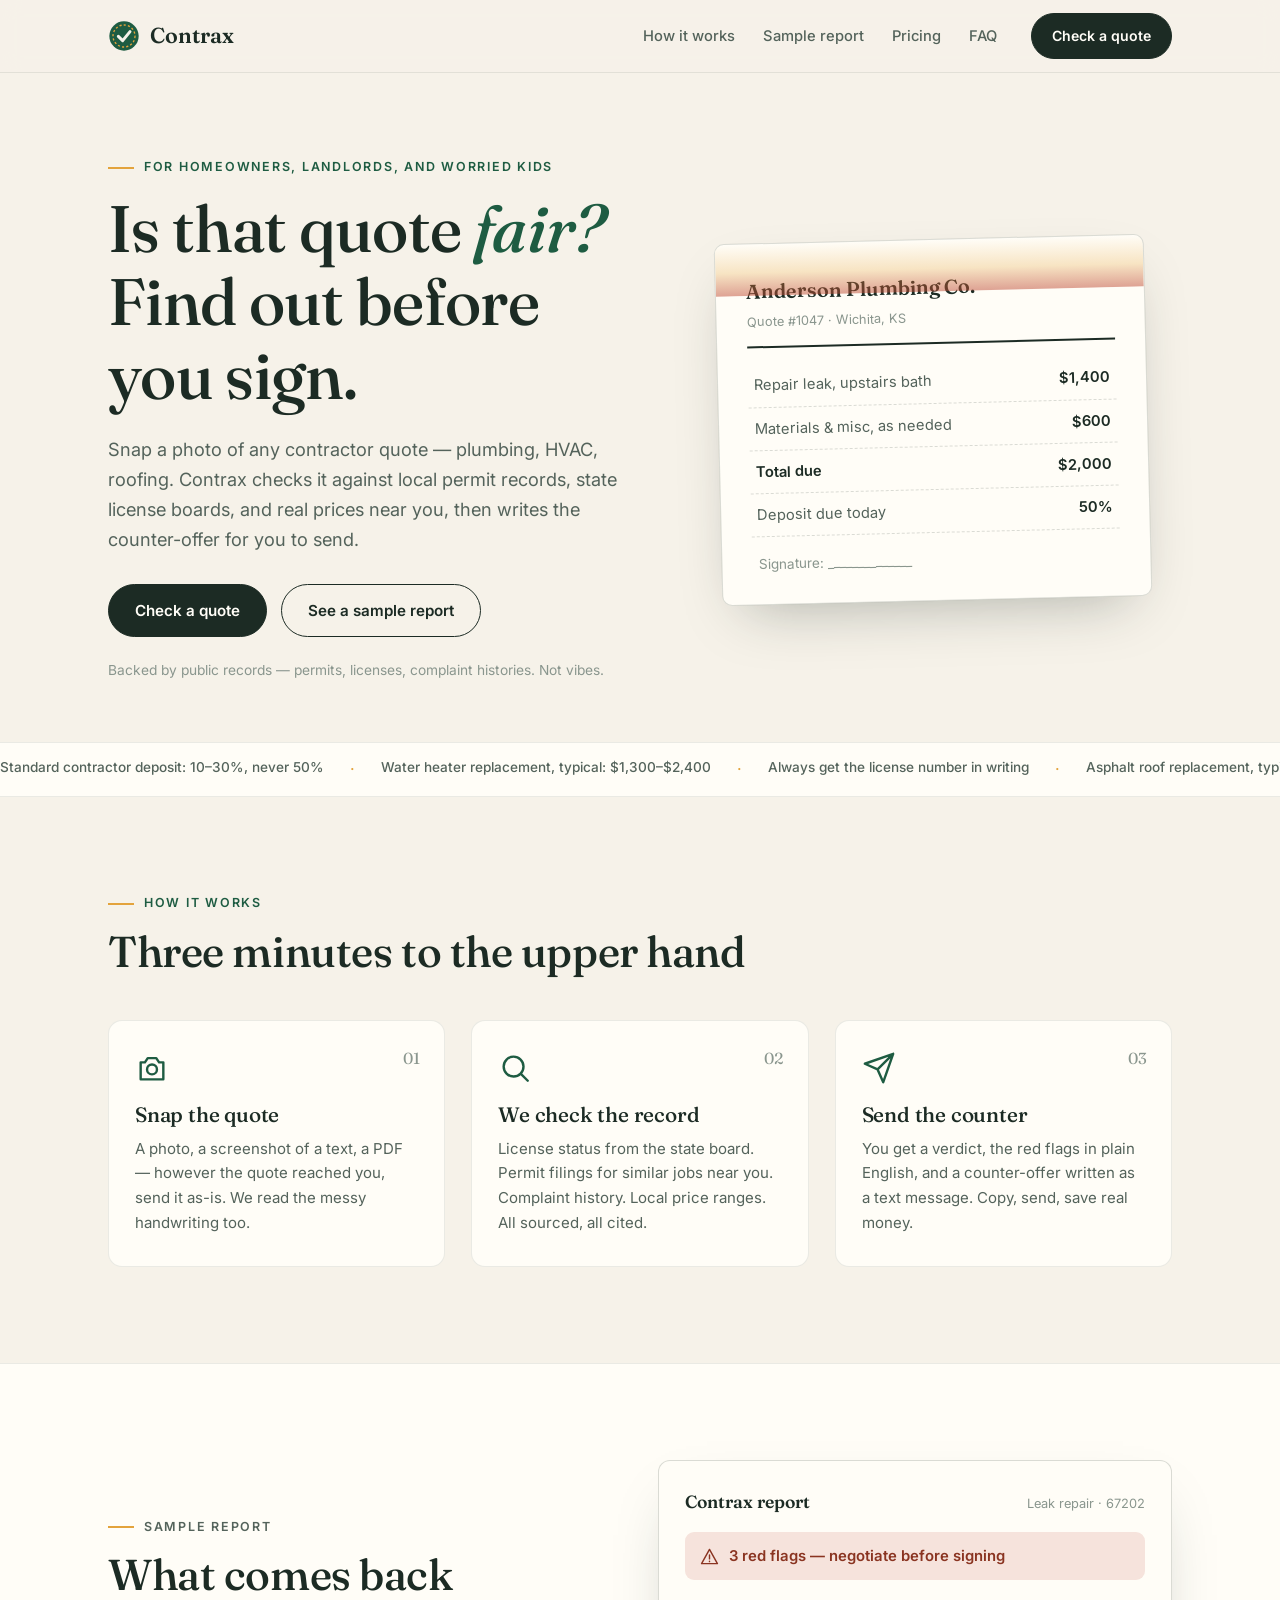
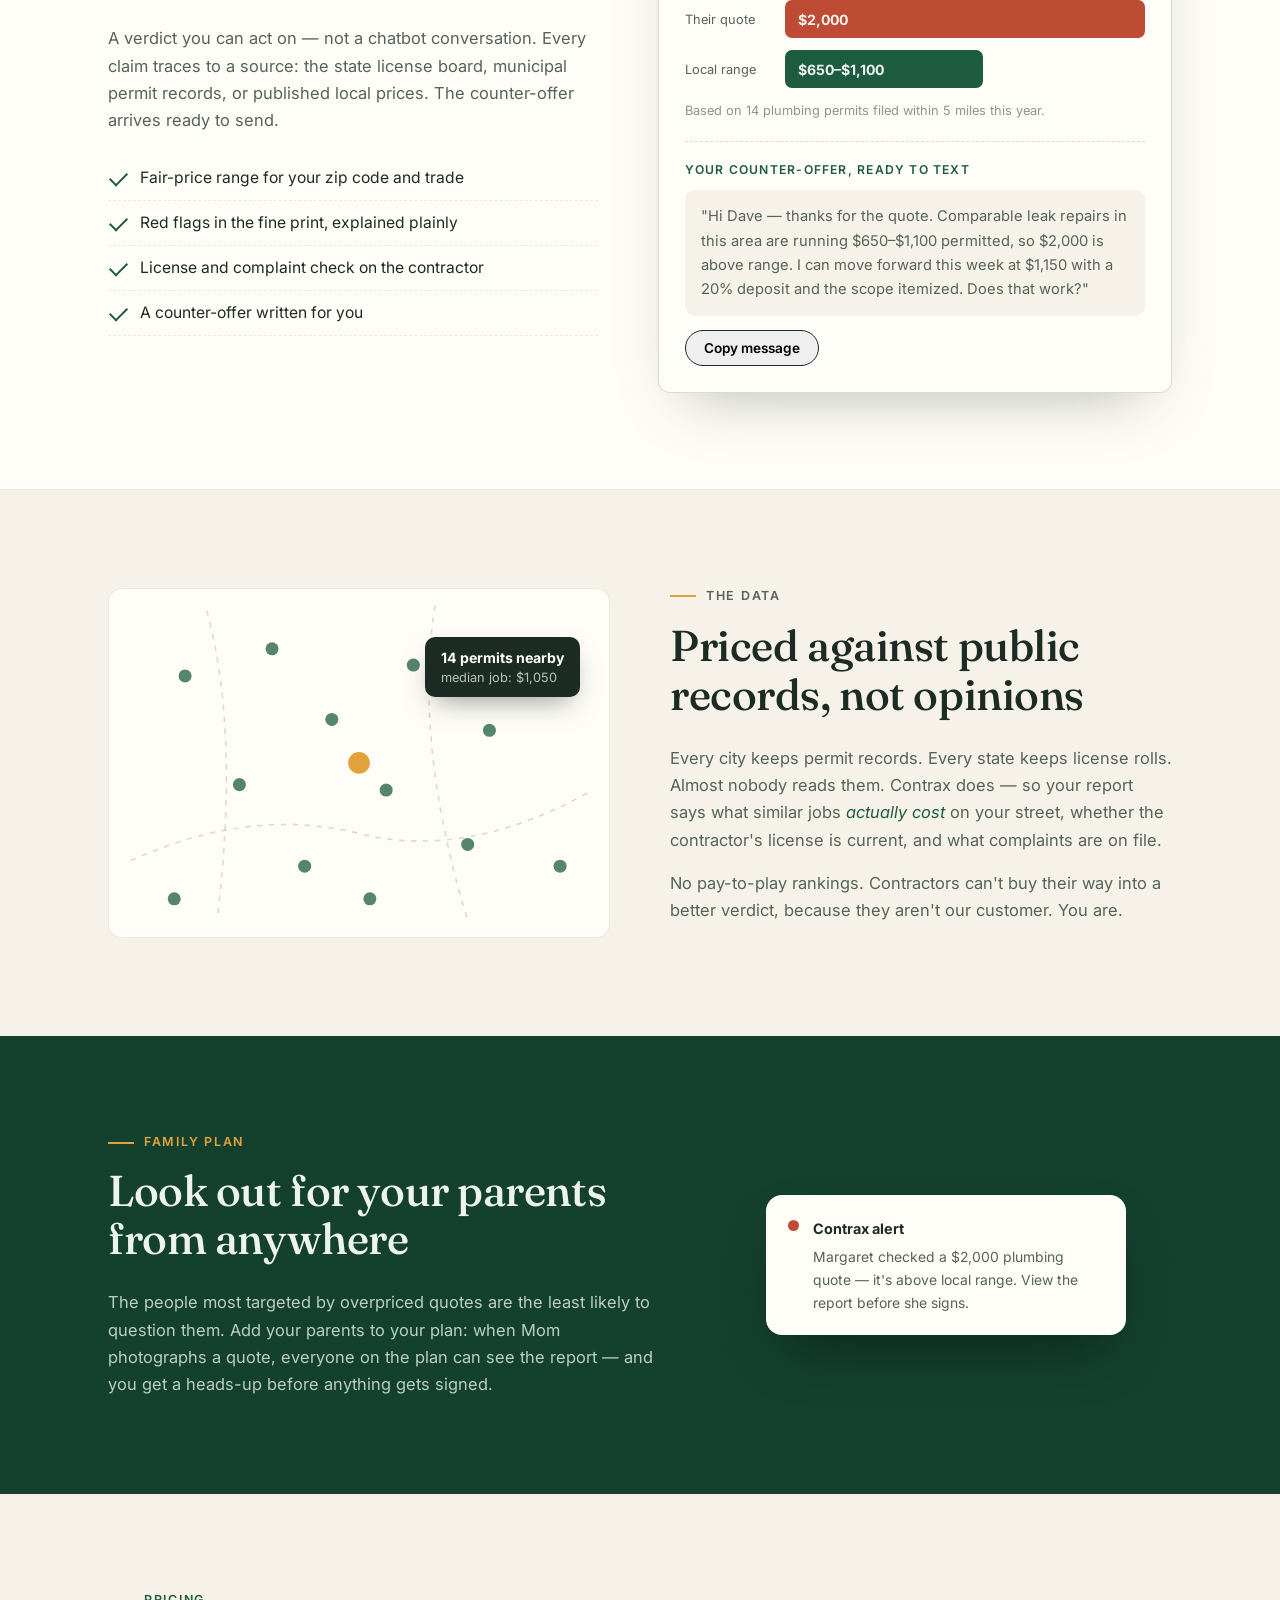
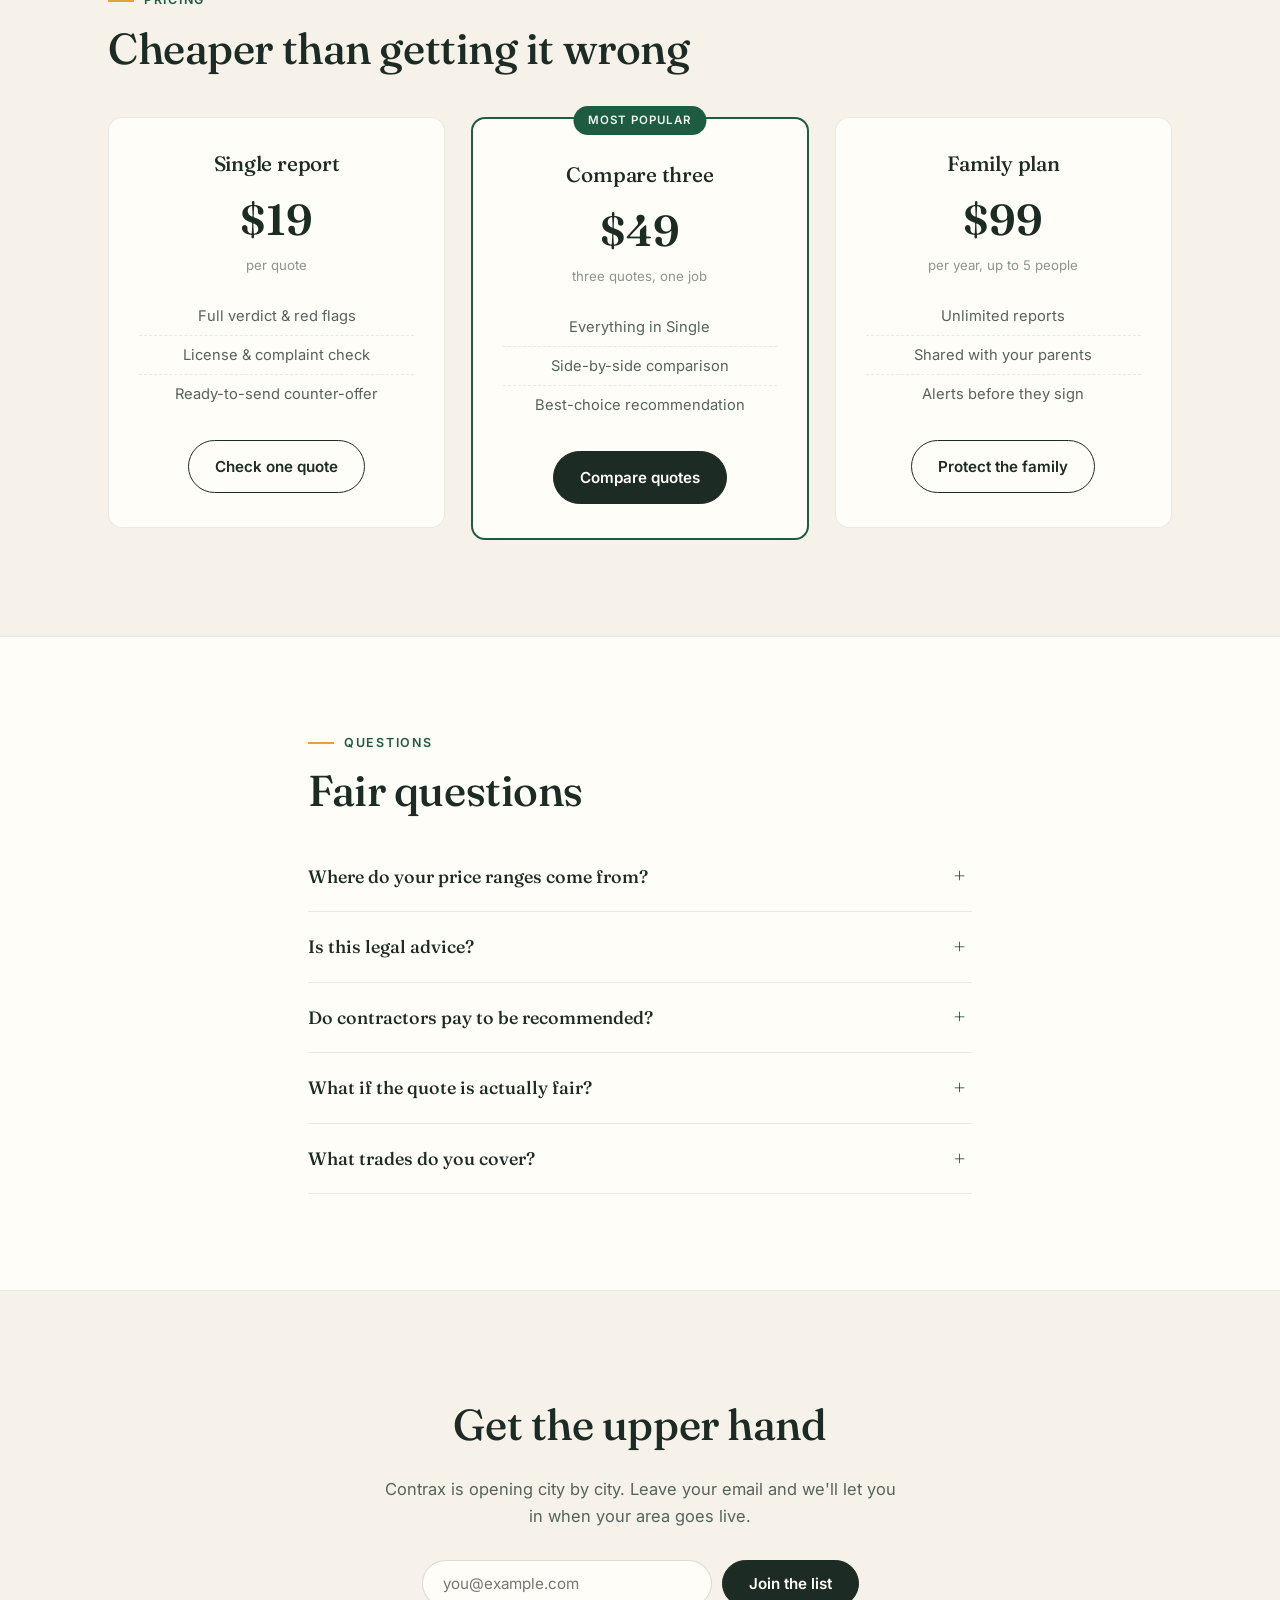
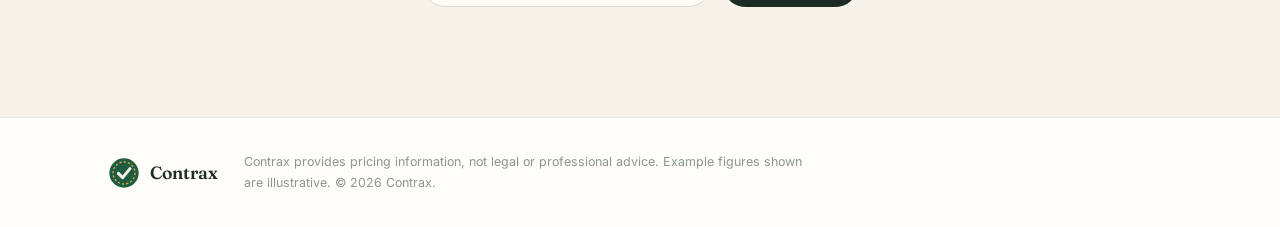
==== commit b2a98193: "Redesign logo as an inspection seal Green seal with stamped amber dashed ring and cream check, repla" ====
--- a/index.html
+++ b/index.html
@@ -8,7 +8,7 @@
 <meta property="og:title" content="Contrax — Is that quote fair?">
 <meta property="og:description" content="Check any contractor quote against public records and local prices. Get a verdict, red flags, and a ready-to-send counter-offer in minutes.">
 <meta property="og:type" content="website">
-<link rel="icon" href="data:image/svg+xml,%3Csvg xmlns='http://www.w3.org/2000/svg' viewBox='0 0 32 32'%3E%3Crect width='32' height='32' rx='7' fill='%231E5C42'/%3E%3Cpath d='M9 17.5l4.5 4.5L23 10.5' stroke='%23F7F3EB' stroke-width='3.2' fill='none' stroke-linecap='round' stroke-linejoin='round'/%3E%3C/svg%3E">
+<link rel="icon" href="data:image/svg+xml,%3Csvg xmlns='http://www.w3.org/2000/svg' viewBox='0 0 48 48'%3E%3Ccircle cx='24' cy='24' r='22' fill='%231E5C42'/%3E%3Ccircle cx='24' cy='24' r='16.5' fill='none' stroke='%23E3A33C' stroke-width='2' stroke-dasharray='3.2 3.2'/%3E%3Cpath d='M15.5 24.5l6.5 6.5L33 17.5' stroke='%23F6F2E9' stroke-width='4.5' fill='none' stroke-linecap='round' stroke-linejoin='round'/%3E%3C/svg%3E">
 <link rel="preconnect" href="https://fonts.googleapis.com">
 <link rel="preconnect" href="https://fonts.gstatic.com" crossorigin>
 <link href="https://fonts.googleapis.com/css2?family=Fraunces:opsz,wght@9..144,400;9..144,500;9..144,600&family=Inter:wght@400;500;600&display=swap" rel="stylesheet">
@@ -19,7 +19,7 @@
 <header class="site-head">
   <div class="wrap head-row">
     <a class="brand" href="#top" aria-label="Contrax home">
-      <svg class="brand-mark" viewBox="0 0 32 32" aria-hidden="true"><rect width="32" height="32" rx="7"/><path d="M9 17.5l4.5 4.5L23 10.5"/></svg>
+      <svg class="brand-mark" viewBox="0 0 48 48" aria-hidden="true"><circle class="bg" cx="24" cy="24" r="22"/><circle class="ring" cx="24" cy="24" r="16.5"/><path d="M15.5 24.5l6.5 6.5L33 17.5"/></svg>
       <span>Contrax</span>
     </a>
     <nav class="site-nav" id="nav">
@@ -312,7 +312,7 @@
 <footer class="site-foot">
   <div class="wrap foot-row">
     <div class="brand brand-foot">
-      <svg class="brand-mark" viewBox="0 0 32 32" aria-hidden="true"><rect width="32" height="32" rx="7"/><path d="M9 17.5l4.5 4.5L23 10.5"/></svg>
+      <svg class="brand-mark" viewBox="0 0 48 48" aria-hidden="true"><circle class="bg" cx="24" cy="24" r="22"/><circle class="ring" cx="24" cy="24" r="16.5"/><path d="M15.5 24.5l6.5 6.5L33 17.5"/></svg>
       <span>Contrax</span>
     </div>
     <p class="foot-note">Contrax provides pricing information, not legal or professional advice. Example figures shown are illustrative. © 2026 Contrax.</p>
--- a/css/style.css
+++ b/css/style.css
@@ -71,9 +71,11 @@
 }
 .head-row{display:flex;align-items:center;gap:34px;height:72px}
 .brand{display:flex;align-items:center;gap:10px;font-family:var(--font-display);font-size:1.35rem;font-weight:600}
-.brand-mark{width:30px;height:30px}
-.brand-mark rect{fill:var(--green)}
-.brand-mark path{stroke:var(--paper);stroke-width:3.2;fill:none;stroke-linecap:round;stroke-linejoin:round}
+.brand-mark{width:32px;height:32px;transition:transform .5s cubic-bezier(.25,1,.35,1)}
+.brand:hover .brand-mark{transform:rotate(-14deg)}
+.brand-mark .bg{fill:var(--green)}
+.brand-mark .ring{fill:none;stroke:var(--amber);stroke-width:2;stroke-dasharray:3.2 3.2}
+.brand-mark path{stroke:var(--paper);stroke-width:4.5;fill:none;stroke-linecap:round;stroke-linejoin:round}
 .site-nav{display:flex;gap:28px;margin-left:auto}
 .site-nav a{font-size:.92rem;font-weight:500;color:var(--ink-soft);position:relative}
 .site-nav a::after{
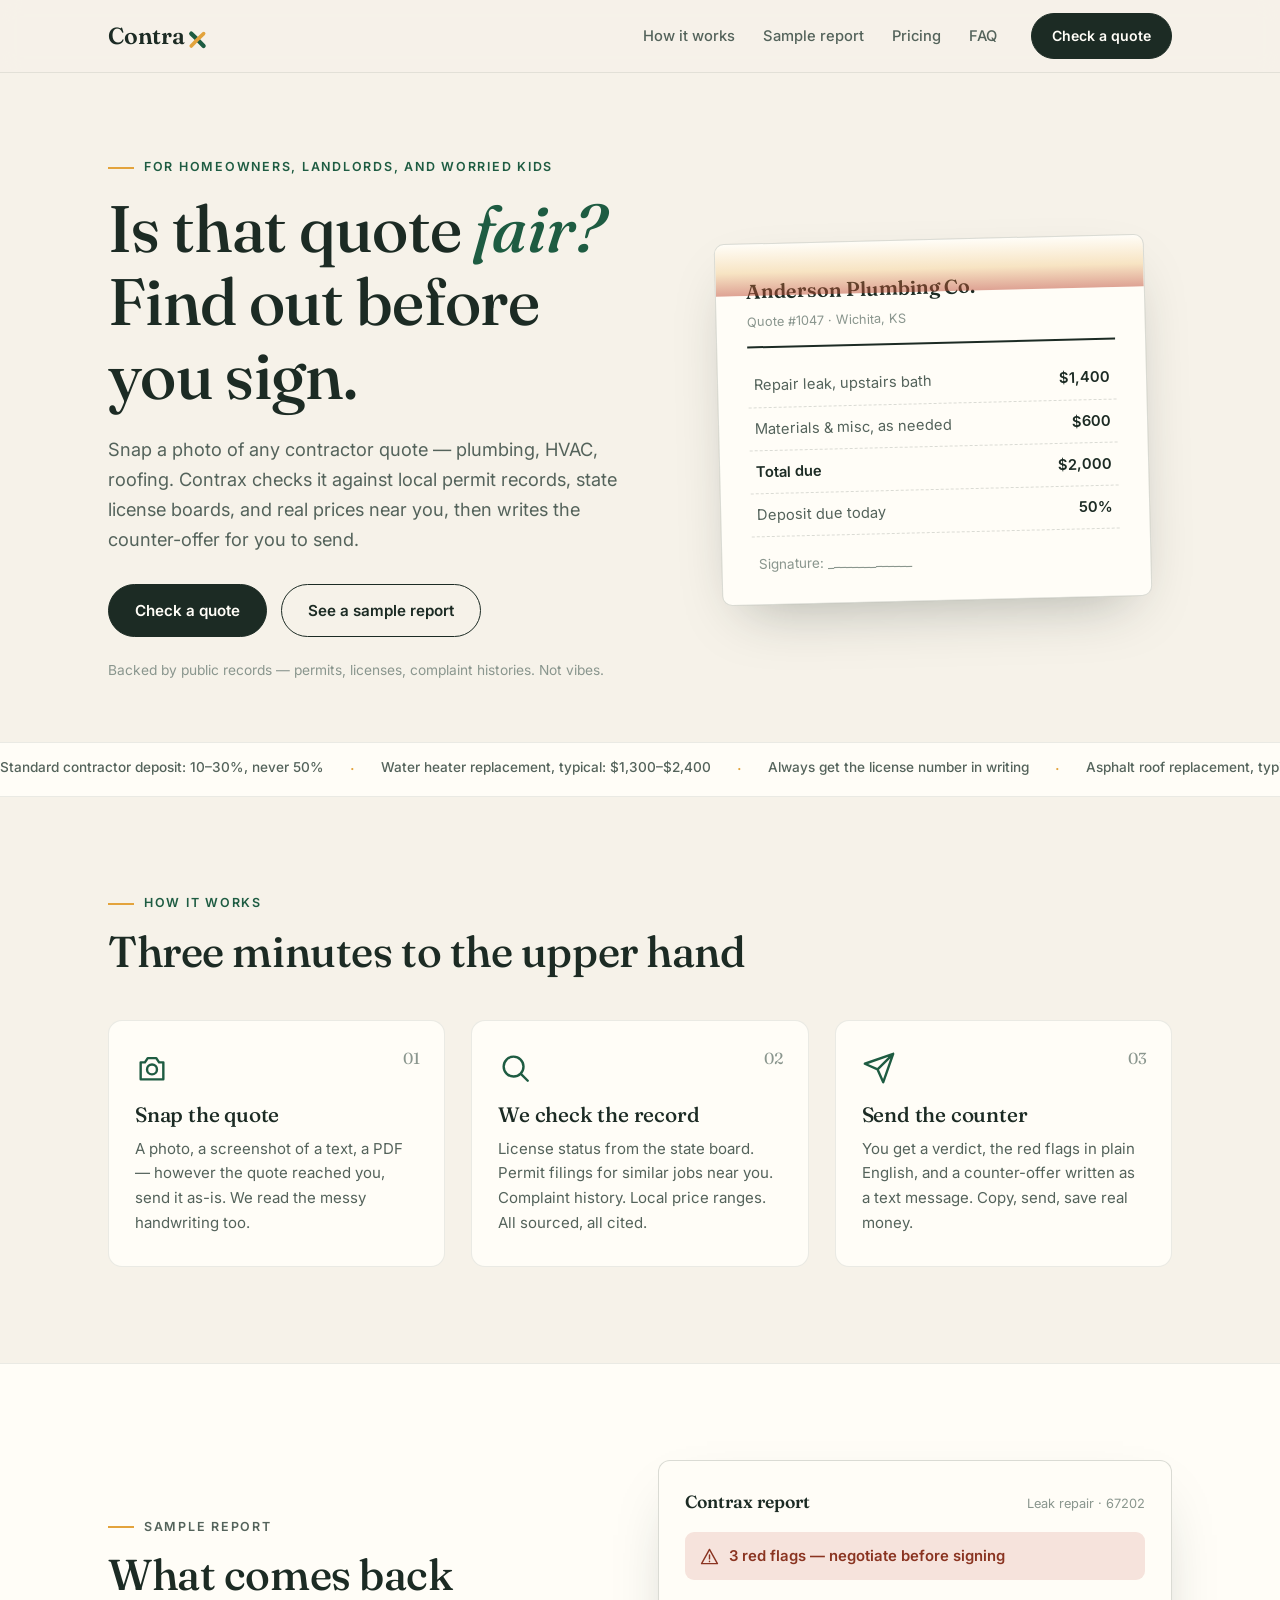
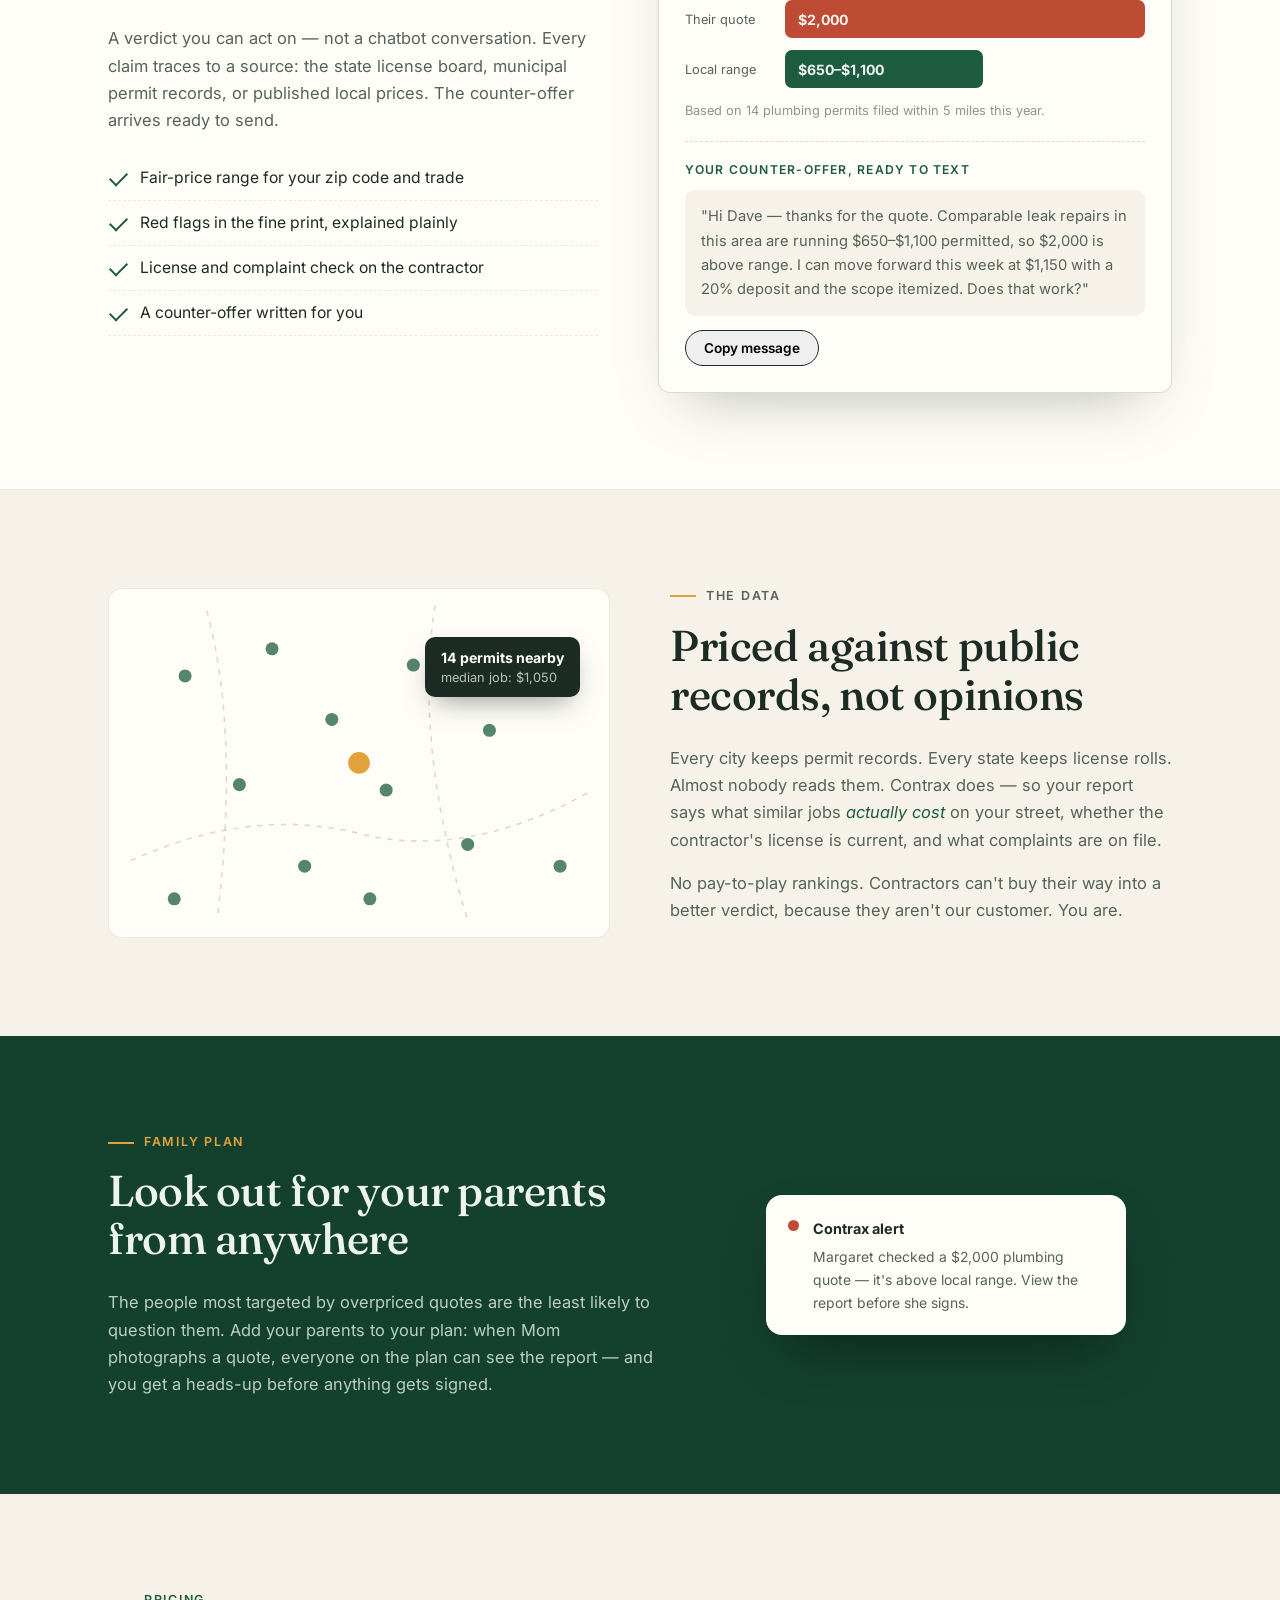
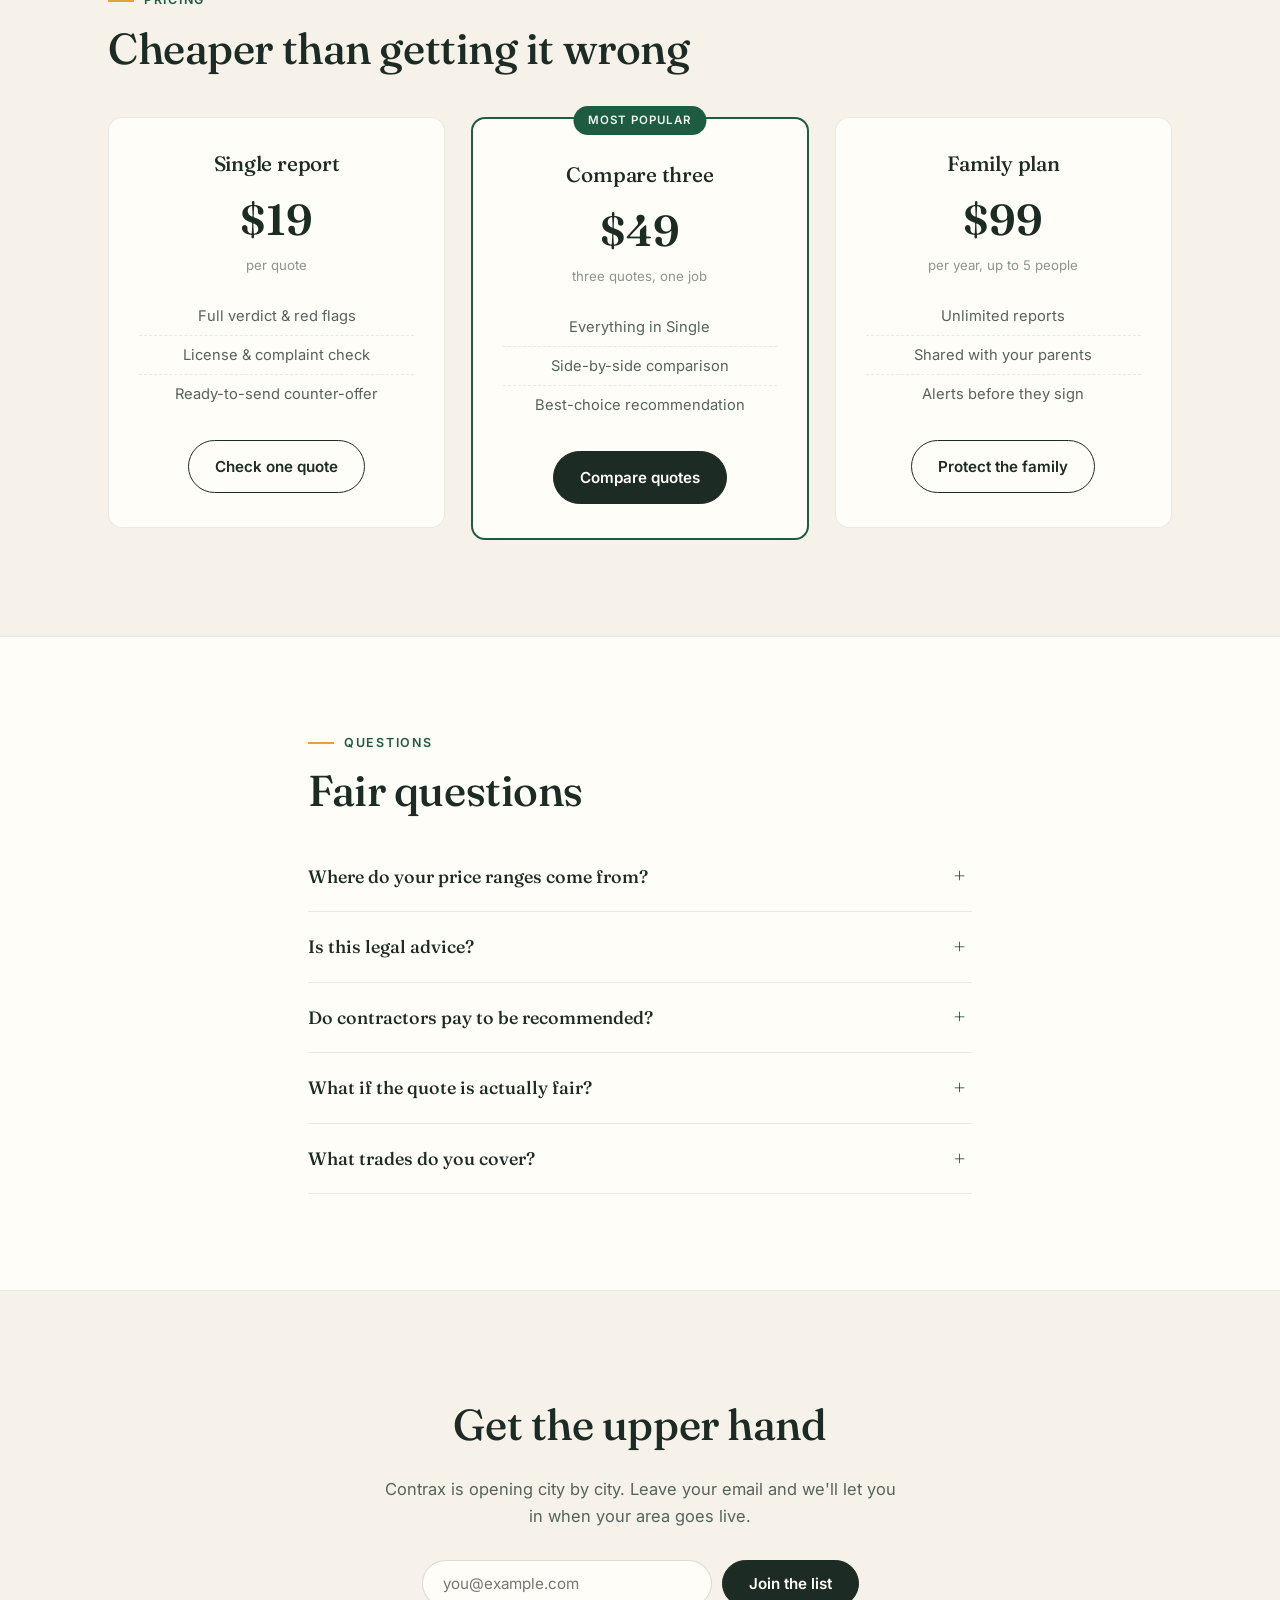
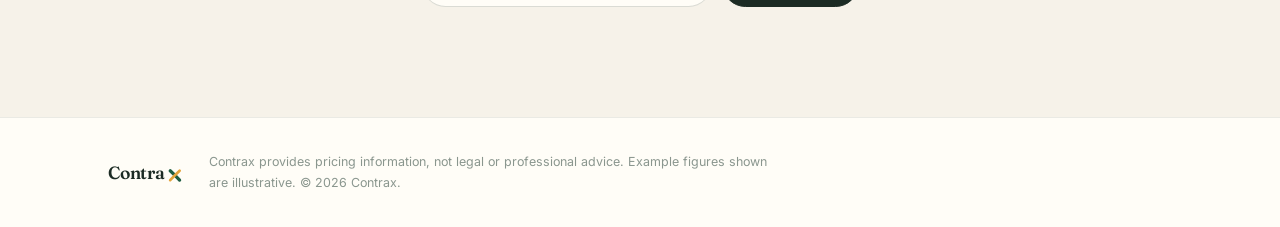
==== commit 93a7fbce: "Replace seal logo with X wordmark Brand is now the wordmark itself: "Contra" in Fraunces plus an X d" ====
--- a/index.html
+++ b/index.html
@@ -8,7 +8,7 @@
 <meta property="og:title" content="Contrax — Is that quote fair?">
 <meta property="og:description" content="Check any contractor quote against public records and local prices. Get a verdict, red flags, and a ready-to-send counter-offer in minutes.">
 <meta property="og:type" content="website">
-<link rel="icon" href="data:image/svg+xml,%3Csvg xmlns='http://www.w3.org/2000/svg' viewBox='0 0 48 48'%3E%3Ccircle cx='24' cy='24' r='22' fill='%231E5C42'/%3E%3Ccircle cx='24' cy='24' r='16.5' fill='none' stroke='%23E3A33C' stroke-width='2' stroke-dasharray='3.2 3.2'/%3E%3Cpath d='M15.5 24.5l6.5 6.5L33 17.5' stroke='%23F6F2E9' stroke-width='4.5' fill='none' stroke-linecap='round' stroke-linejoin='round'/%3E%3C/svg%3E">
+<link rel="icon" href="data:image/svg+xml,%3Csvg xmlns='http://www.w3.org/2000/svg' viewBox='0 0 48 48'%3E%3Crect width='48' height='48' rx='11' fill='%231E5C42'/%3E%3Cpath d='M14 14.5c6 5.5 12 11.5 17.5 17.5' stroke='%23F6F2E9' stroke-width='5.5' fill='none' stroke-linecap='round'/%3E%3Cpath d='M31.5 14.5C25.5 20 19.5 26 14 32' stroke='%23E3A33C' stroke-width='4.5' fill='none' stroke-linecap='round'/%3E%3C/svg%3E">
 <link rel="preconnect" href="https://fonts.googleapis.com">
 <link rel="preconnect" href="https://fonts.gstatic.com" crossorigin>
 <link href="https://fonts.googleapis.com/css2?family=Fraunces:opsz,wght@9..144,400;9..144,500;9..144,600&family=Inter:wght@400;500;600&display=swap" rel="stylesheet">
@@ -19,8 +19,7 @@
 <header class="site-head">
   <div class="wrap head-row">
     <a class="brand" href="#top" aria-label="Contrax home">
-      <svg class="brand-mark" viewBox="0 0 48 48" aria-hidden="true"><circle class="bg" cx="24" cy="24" r="22"/><circle class="ring" cx="24" cy="24" r="16.5"/><path d="M15.5 24.5l6.5 6.5L33 17.5"/></svg>
-      <span>Contrax</span>
+      <span>Contra</span><svg class="brand-x" viewBox="0 0 32 32" aria-hidden="true"><path class="x1" d="M6.5 7c6.5 6 13 12.5 19 19"/><path class="x2" d="M25.5 7c-6.5 6-13 12.5-19 19"/></svg>
     </a>
     <nav class="site-nav" id="nav">
       <a href="#how">How it works</a>
@@ -312,8 +311,7 @@
 <footer class="site-foot">
   <div class="wrap foot-row">
     <div class="brand brand-foot">
-      <svg class="brand-mark" viewBox="0 0 48 48" aria-hidden="true"><circle class="bg" cx="24" cy="24" r="22"/><circle class="ring" cx="24" cy="24" r="16.5"/><path d="M15.5 24.5l6.5 6.5L33 17.5"/></svg>
-      <span>Contrax</span>
+      <span>Contra</span><svg class="brand-x" viewBox="0 0 32 32" aria-hidden="true"><path class="x1" d="M6.5 7c6.5 6 13 12.5 19 19"/><path class="x2" d="M25.5 7c-6.5 6-13 12.5-19 19"/></svg>
     </div>
     <p class="foot-note">Contrax provides pricing information, not legal or professional advice. Example figures shown are illustrative. © 2026 Contrax.</p>
   </div>
--- a/css/style.css
+++ b/css/style.css
@@ -70,12 +70,12 @@
   border-bottom:1px solid var(--line-soft);
 }
 .head-row{display:flex;align-items:center;gap:34px;height:72px}
-.brand{display:flex;align-items:center;gap:10px;font-family:var(--font-display);font-size:1.35rem;font-weight:600}
-.brand-mark{width:32px;height:32px;transition:transform .5s cubic-bezier(.25,1,.35,1)}
-.brand:hover .brand-mark{transform:rotate(-14deg)}
-.brand-mark .bg{fill:var(--green)}
-.brand-mark .ring{fill:none;stroke:var(--amber);stroke-width:2;stroke-dasharray:3.2 3.2}
-.brand-mark path{stroke:var(--paper);stroke-width:4.5;fill:none;stroke-linecap:round;stroke-linejoin:round}
+.brand{display:flex;align-items:center;gap:2px;font-family:var(--font-display);font-size:1.45rem;font-weight:600;letter-spacing:-.01em}
+.brand-x{width:.9em;height:.9em;overflow:visible;transform:translateY(.13em);transition:transform .45s cubic-bezier(.25,1,.35,1)}
+.brand:hover .brand-x{transform:translateY(.13em) rotate(90deg)}
+.brand-x path{fill:none;stroke-linecap:round}
+.brand-x .x1{stroke:var(--green);stroke-width:6.5}
+.brand-x .x2{stroke:var(--amber);stroke-width:5.5}
 .site-nav{display:flex;gap:28px;margin-left:auto}
 .site-nav a{font-size:.92rem;font-weight:500;color:var(--ink-soft);position:relative}
 .site-nav a::after{
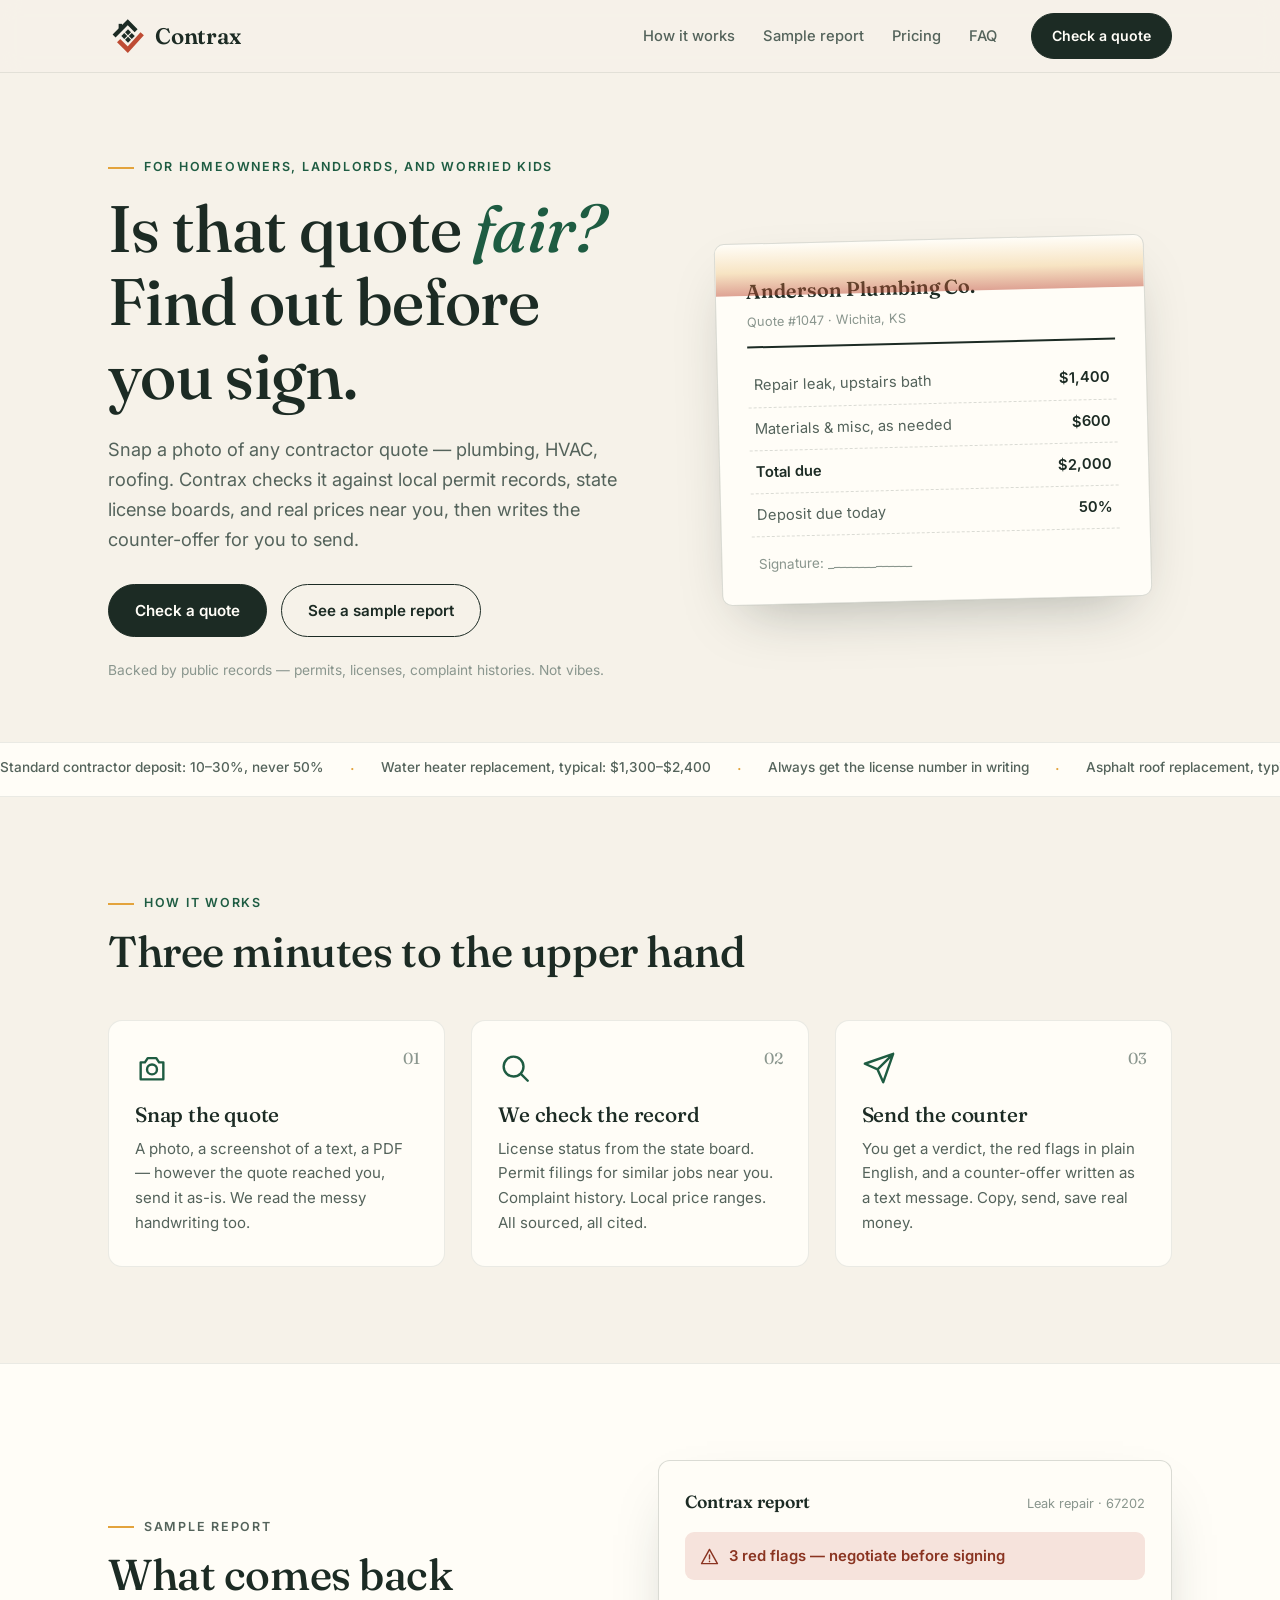
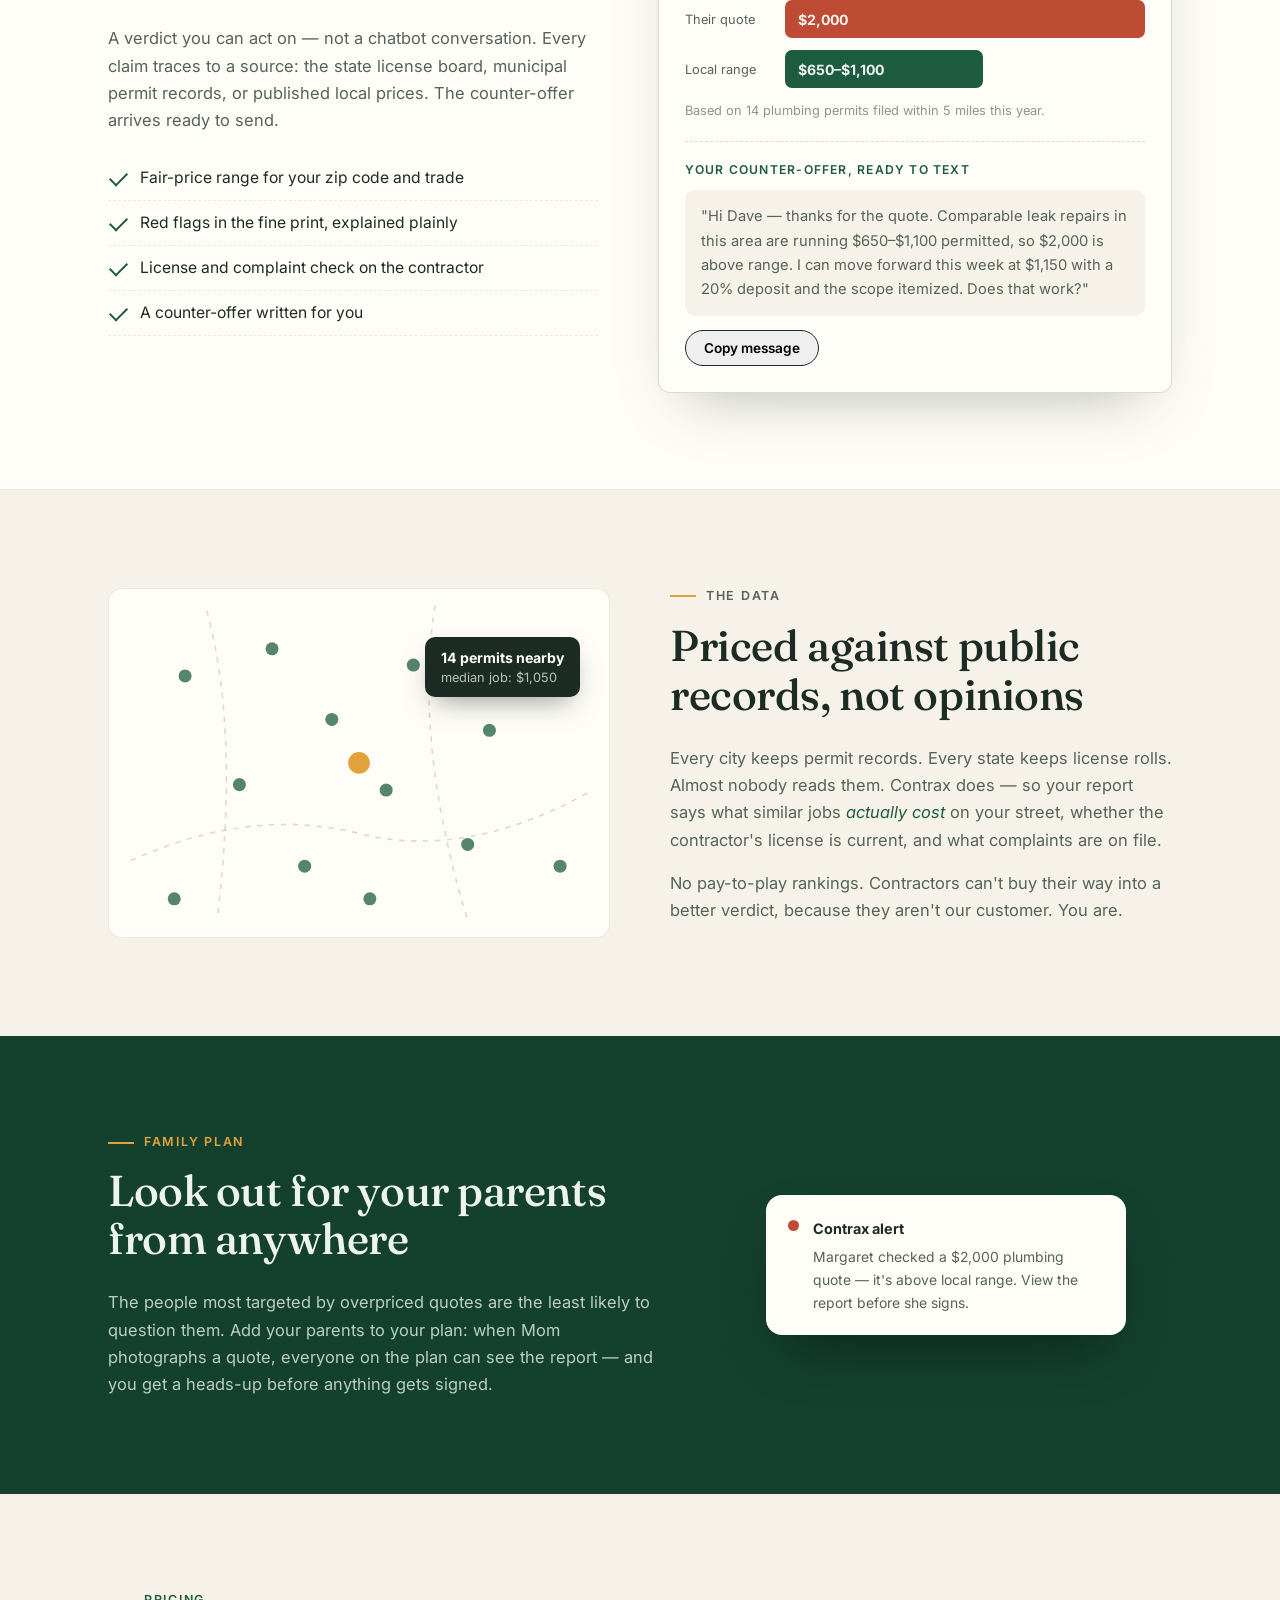
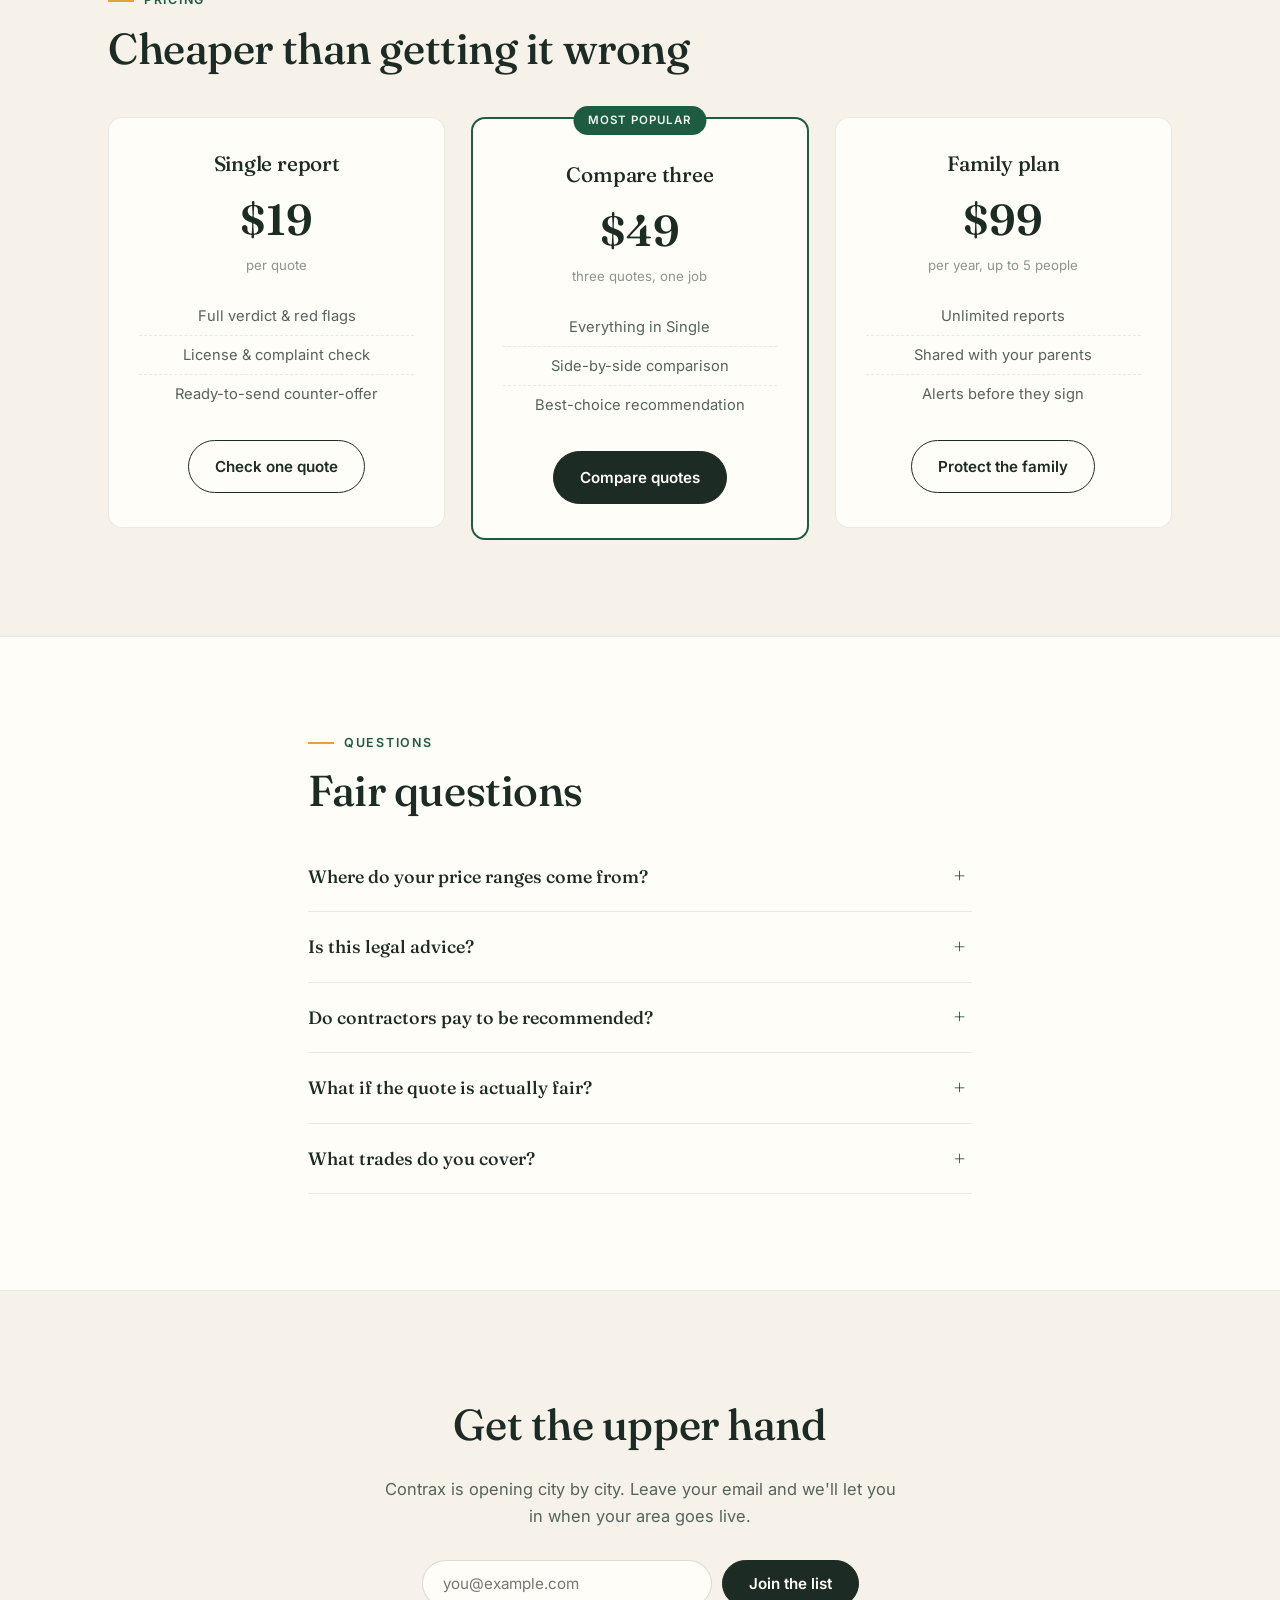
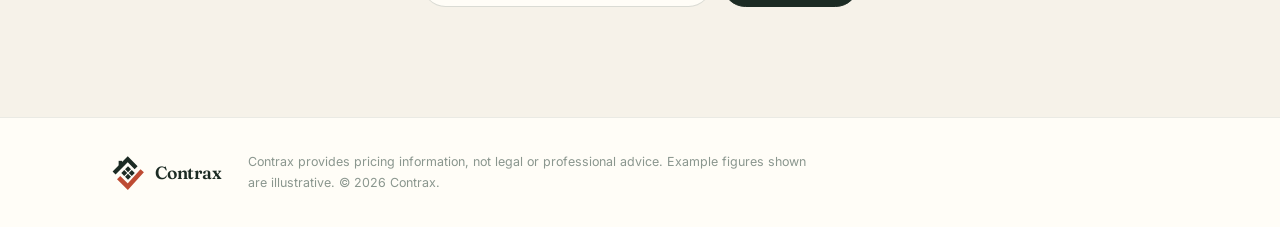
==== commit 1dadaf79: "Logo: tilted house-and-check mark Diamond composition per reference: ink roofline with chimney and 2" ====
--- a/index.html
+++ b/index.html
@@ -8,7 +8,7 @@
 <meta property="og:title" content="Contrax — Is that quote fair?">
 <meta property="og:description" content="Check any contractor quote against public records and local prices. Get a verdict, red flags, and a ready-to-send counter-offer in minutes.">
 <meta property="og:type" content="website">
-<link rel="icon" href="data:image/svg+xml,%3Csvg xmlns='http://www.w3.org/2000/svg' viewBox='0 0 48 48'%3E%3Crect width='48' height='48' rx='11' fill='%231E5C42'/%3E%3Cpath d='M14 14.5c6 5.5 12 11.5 17.5 17.5' stroke='%23F6F2E9' stroke-width='5.5' fill='none' stroke-linecap='round'/%3E%3Cpath d='M31.5 14.5C25.5 20 19.5 26 14 32' stroke='%23E3A33C' stroke-width='4.5' fill='none' stroke-linecap='round'/%3E%3C/svg%3E">
+<link rel="icon" href="data:image/svg+xml,%3Csvg xmlns='http://www.w3.org/2000/svg' viewBox='0 0 100 100'%3E%3Crect width='100' height='100' rx='22' fill='%23F6F2E9'/%3E%3Cpath d='M16 50 52 14 74 36' stroke='%231C2B24' stroke-width='11' fill='none'/%3E%3Crect x='28' y='18' width='9' height='13' fill='%231C2B24'/%3E%3Cg fill='%231C2B24' transform='rotate(-45 52 50)'%3E%3Crect x='40' y='38' width='11' height='11'/%3E%3Crect x='54' y='38' width='11' height='11'/%3E%3Crect x='40' y='52' width='11' height='11'/%3E%3Crect x='54' y='52' width='11' height='11'/%3E%3C/g%3E%3Cpath d='M28 62 52 86 90 44' stroke='%23BE4B33' stroke-width='12' fill='none'/%3E%3C/svg%3E">
 <link rel="preconnect" href="https://fonts.googleapis.com">
 <link rel="preconnect" href="https://fonts.gstatic.com" crossorigin>
 <link href="https://fonts.googleapis.com/css2?family=Fraunces:opsz,wght@9..144,400;9..144,500;9..144,600&family=Inter:wght@400;500;600&display=swap" rel="stylesheet">
@@ -19,7 +19,7 @@
 <header class="site-head">
   <div class="wrap head-row">
     <a class="brand" href="#top" aria-label="Contrax home">
-      <span>Contra</span><svg class="brand-x" viewBox="0 0 32 32" aria-hidden="true"><path class="x1" d="M6.5 7c6.5 6 13 12.5 19 19"/><path class="x2" d="M25.5 7c-6.5 6-13 12.5-19 19"/></svg>
+      <svg class="brand-mark" viewBox="0 0 100 100" aria-hidden="true"><path class="m-roof" d="M16 50 52 14 74 36"/><rect class="m-ink" x="28" y="18" width="9" height="13"/><g class="m-win" transform="rotate(-45 52 50)"><rect x="40" y="38" width="11" height="11"/><rect x="54" y="38" width="11" height="11"/><rect x="40" y="52" width="11" height="11"/><rect x="54" y="52" width="11" height="11"/></g><path class="m-check" d="M28 62 52 86 90 44"/></svg><span>Contrax</span>
     </a>
     <nav class="site-nav" id="nav">
       <a href="#how">How it works</a>
@@ -311,7 +311,7 @@
 <footer class="site-foot">
   <div class="wrap foot-row">
     <div class="brand brand-foot">
-      <span>Contra</span><svg class="brand-x" viewBox="0 0 32 32" aria-hidden="true"><path class="x1" d="M6.5 7c6.5 6 13 12.5 19 19"/><path class="x2" d="M25.5 7c-6.5 6-13 12.5-19 19"/></svg>
+      <svg class="brand-mark" viewBox="0 0 100 100" aria-hidden="true"><path class="m-roof" d="M16 50 52 14 74 36"/><rect class="m-ink" x="28" y="18" width="9" height="13"/><g class="m-win" transform="rotate(-45 52 50)"><rect x="40" y="38" width="11" height="11"/><rect x="54" y="38" width="11" height="11"/><rect x="40" y="52" width="11" height="11"/><rect x="54" y="52" width="11" height="11"/></g><path class="m-check" d="M28 62 52 86 90 44"/></svg><span>Contrax</span>
     </div>
     <p class="foot-note">Contrax provides pricing information, not legal or professional advice. Example figures shown are illustrative. © 2026 Contrax.</p>
   </div>
--- a/css/style.css
+++ b/css/style.css
@@ -70,12 +70,12 @@
   border-bottom:1px solid var(--line-soft);
 }
 .head-row{display:flex;align-items:center;gap:34px;height:72px}
-.brand{display:flex;align-items:center;gap:2px;font-family:var(--font-display);font-size:1.45rem;font-weight:600;letter-spacing:-.01em}
-.brand-x{width:.9em;height:.9em;overflow:visible;transform:translateY(.13em);transition:transform .45s cubic-bezier(.25,1,.35,1)}
-.brand:hover .brand-x{transform:translateY(.13em) rotate(90deg)}
-.brand-x path{fill:none;stroke-linecap:round}
-.brand-x .x1{stroke:var(--green);stroke-width:6.5}
-.brand-x .x2{stroke:var(--amber);stroke-width:5.5}
+.brand{display:flex;align-items:center;gap:9px;font-family:var(--font-display);font-size:1.4rem;font-weight:600;letter-spacing:-.01em}
+.brand-mark{width:38px;height:38px;overflow:visible;transition:transform .45s cubic-bezier(.25,1,.35,1)}
+.brand:hover .brand-mark{transform:rotate(-8deg)}
+.brand-mark .m-roof{stroke:var(--ink);stroke-width:11;fill:none}
+.brand-mark .m-ink,.brand-mark .m-win rect{fill:var(--ink)}
+.brand-mark .m-check{stroke:var(--flag);stroke-width:12;fill:none}
 .site-nav{display:flex;gap:28px;margin-left:auto}
 .site-nav a{font-size:.92rem;font-weight:500;color:var(--ink-soft);position:relative}
 .site-nav a::after{
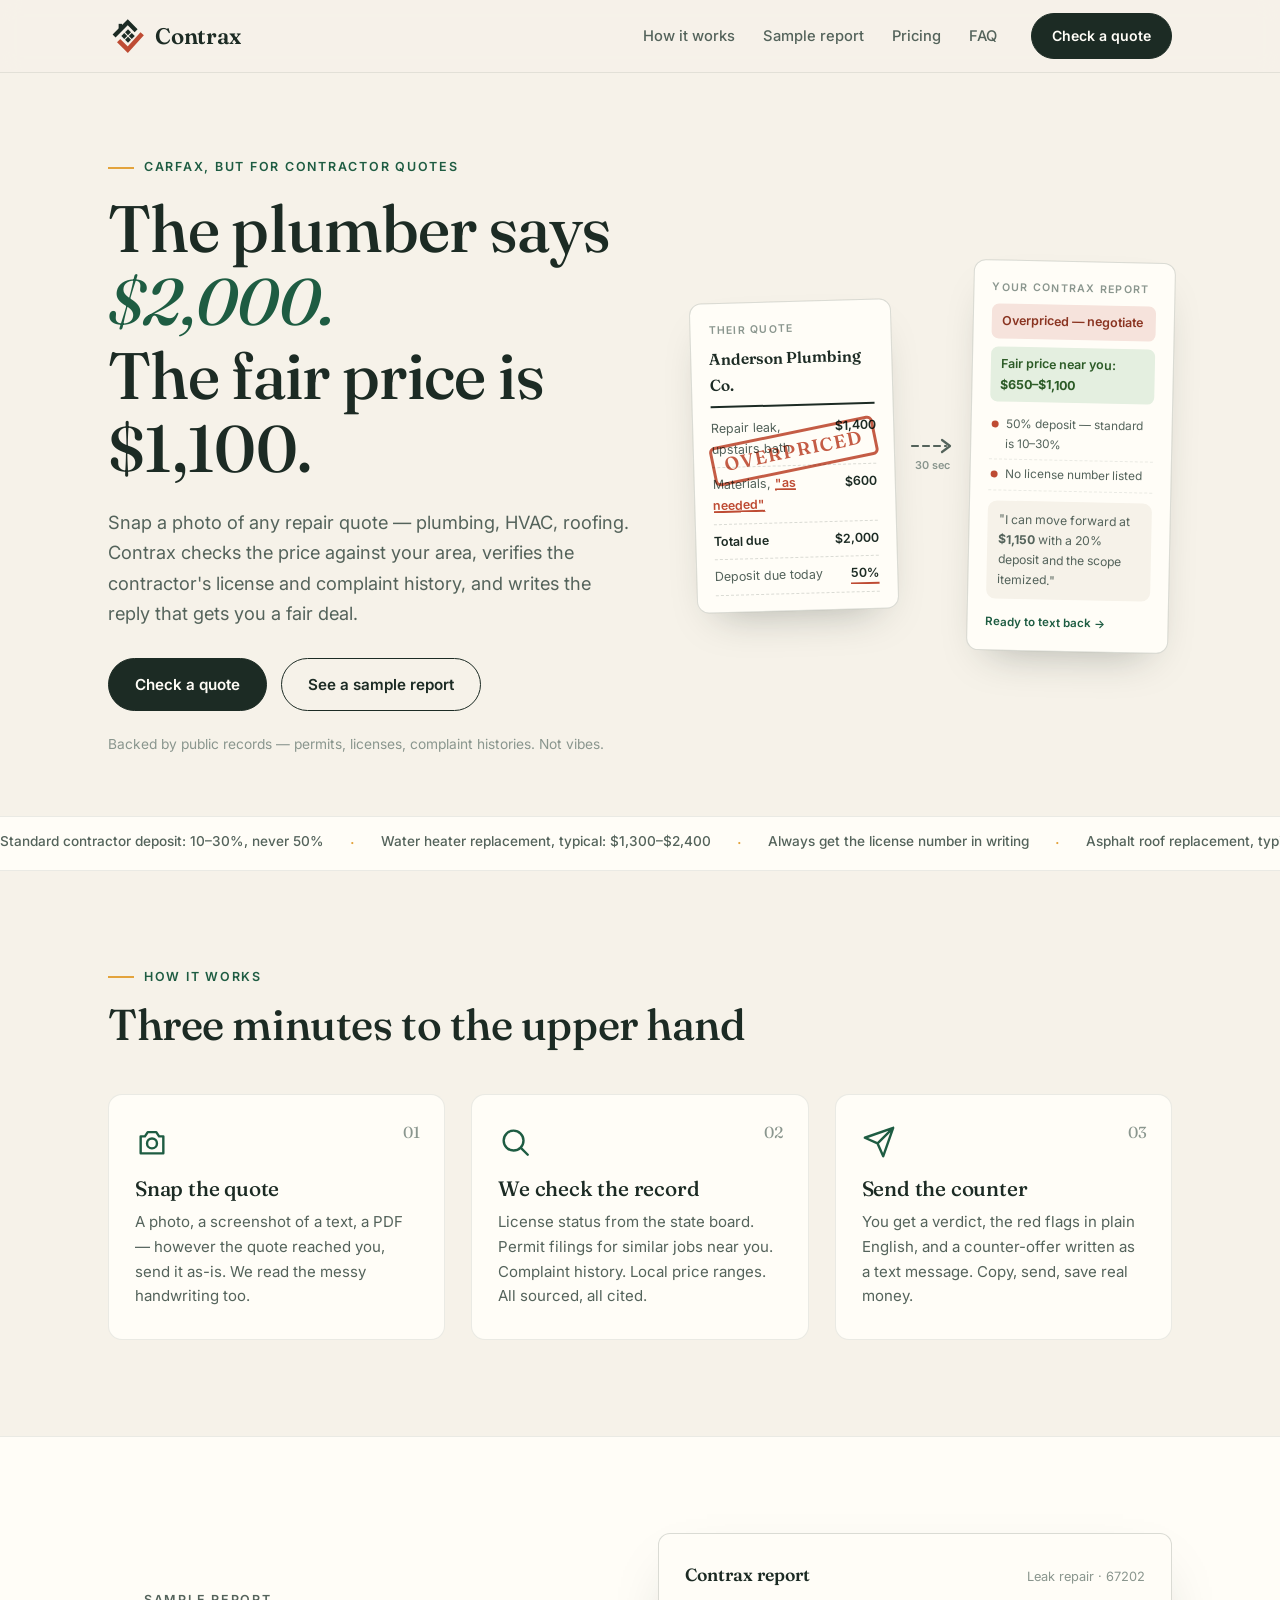
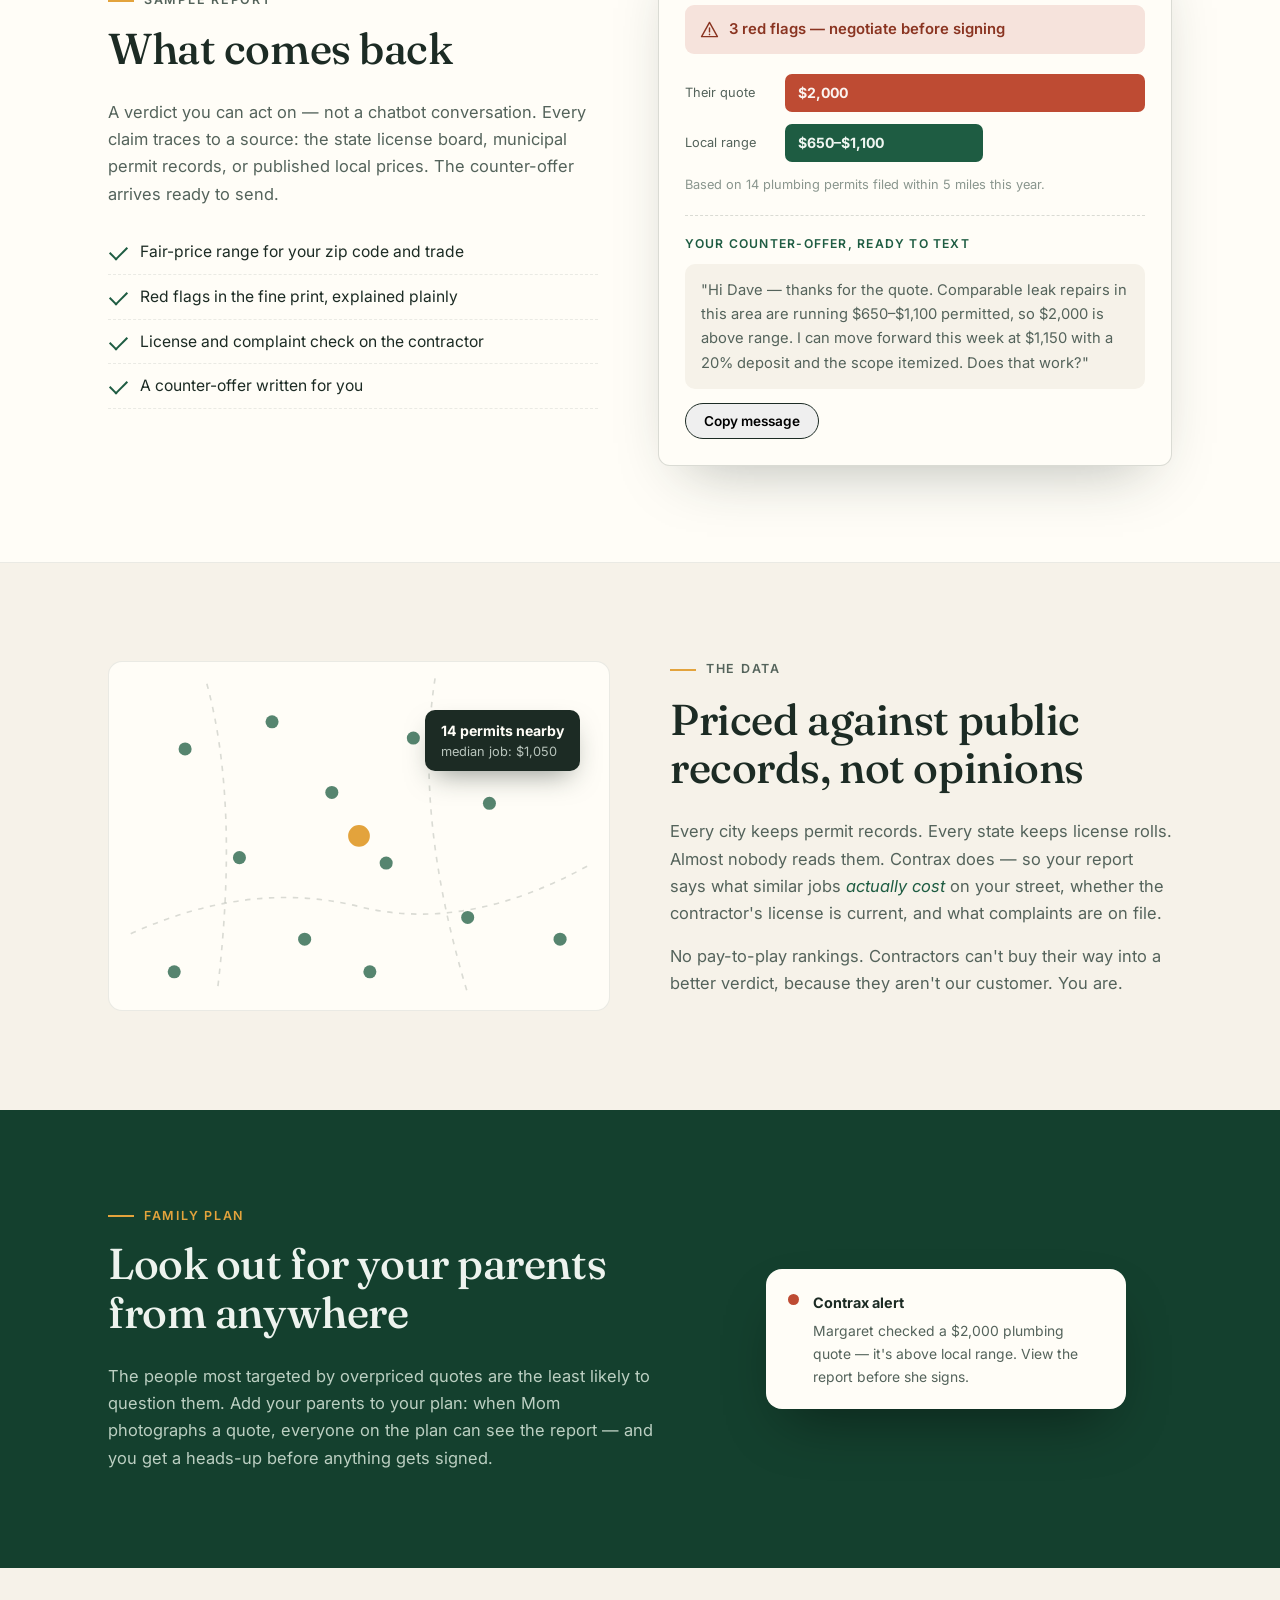
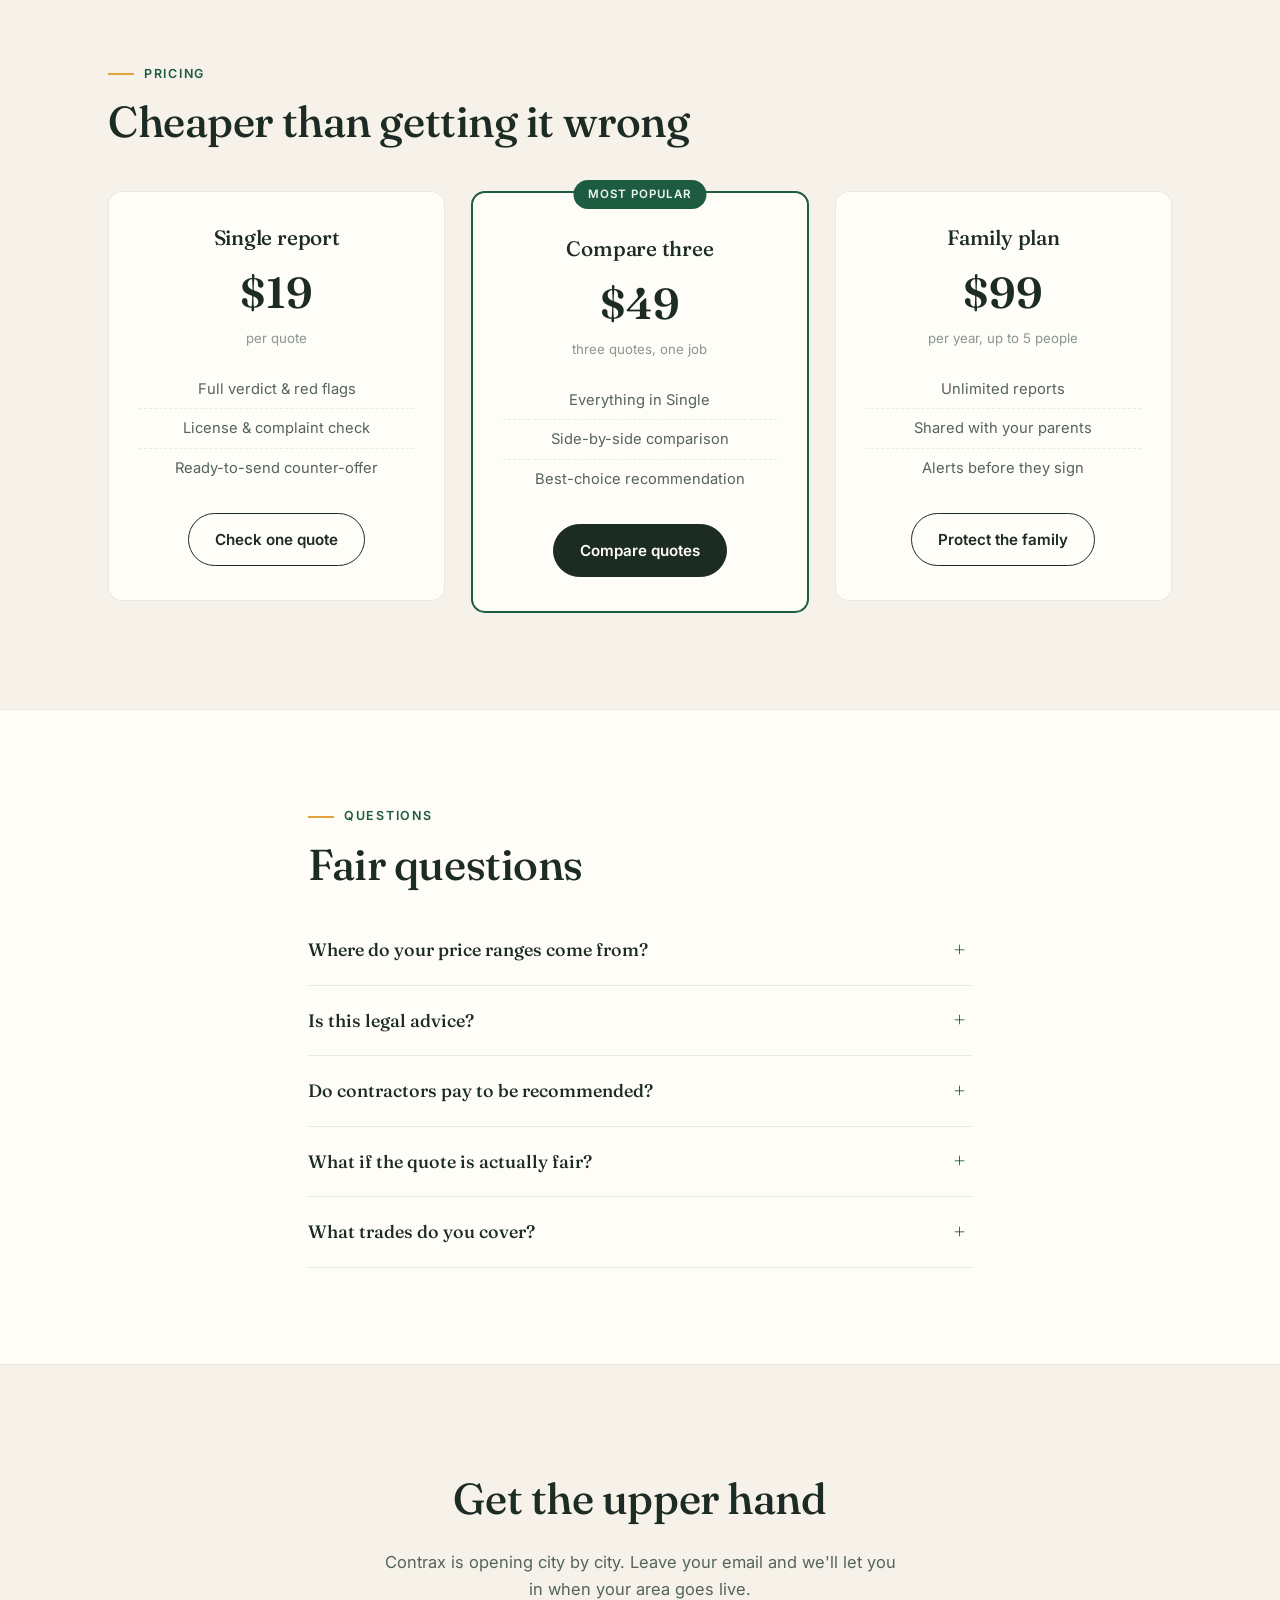
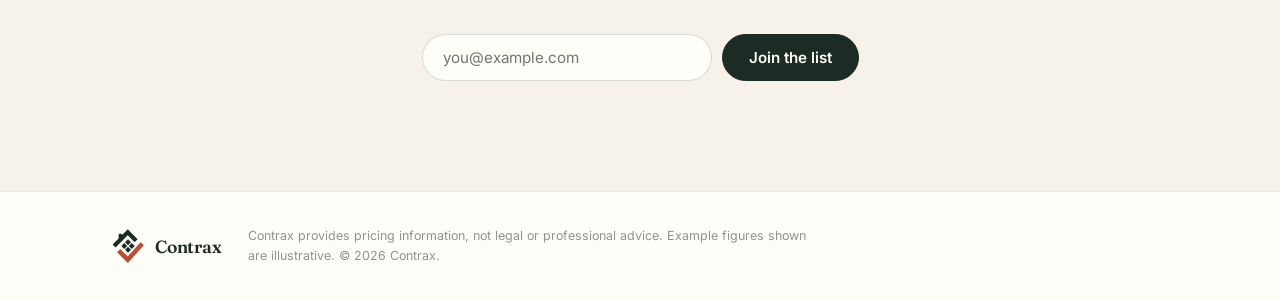
==== commit 4b28dde9: "Hero rewrite for instant comprehension + negotiation copilot Hero now passes the glance test: concre" ====
--- a/index.html
+++ b/index.html
@@ -40,9 +40,9 @@
 <section class="hero">
   <div class="wrap hero-grid">
     <div class="hero-copy">
-      <p class="eyebrow">For homeowners, landlords, and worried kids</p>
-      <h1>Is that quote <em>fair?</em><br>Find out before you sign.</h1>
-      <p class="lede">Snap a photo of any contractor quote — plumbing, HVAC, roofing. Contrax checks it against local permit records, state license boards, and real prices near you, then writes the counter-offer for you to send.</p>
+      <p class="eyebrow">Carfax, but for contractor quotes</p>
+      <h1>The plumber says <em>$2,000.</em><br>The fair price is $1,100.</h1>
+      <p class="lede">Snap a photo of any repair quote — plumbing, HVAC, roofing. Contrax checks the price against your area, verifies the contractor's license and complaint history, and writes the reply that gets you a fair deal.</p>
       <div class="cta-row">
         <a class="btn btn-solid" href="check.html">Check a quote</a>
         <a class="btn btn-ghost" href="#report">See a sample report</a>
@@ -50,29 +50,32 @@
       <p class="trust-line">Backed by public records — permits, licenses, complaint histories. Not vibes.</p>
     </div>
 
-    <!-- Animated quote scan -->
+    <!-- Before/after: quote in, report out -->
     <div class="hero-visual" aria-hidden="true">
-      <div class="doc">
-        <div class="doc-head">
-          <span class="doc-title">Anderson Plumbing Co.</span>
-          <span class="doc-sub">Quote #1047 · Wichita, KS</span>
-        </div>
-        <div class="doc-line"><span>Repair leak, upstairs bath</span><b>$1,400</b></div>
-        <div class="doc-line" data-flag="2"><span>Materials &amp; misc, as needed</span><b>$600</b></div>
-        <div class="doc-line doc-total"><span>Total due</span><b>$2,000</b></div>
-        <div class="doc-line doc-deposit" data-flag="1"><span>Deposit due today</span><b>50%</b></div>
-        <div class="doc-foot" data-flag="3">Signature: ______________</div>
-        <div class="scanline"></div>
-        <div class="flag flag-1">50% deposit — standard is 10–30%</div>
-        <div class="flag flag-2">"As needed" — vague scope</div>
-        <div class="flag flag-3">No license number listed</div>
-        <div class="stamp">Negotiate</div>
-        <div class="counter-chip">
-          <svg viewBox="0 0 24 24" aria-hidden="true"><path d="M22 2L11 13M22 2l-7 20-4-9-9-4 20-7z"/></svg>
-          Counter-offer drafted · $1,150
-        </div>
-      </div>
-      <div class="doc-shadow"></div>
+      <div class="duo">
+        <div class="duo-card duo-quote">
+          <p class="duo-label">Their quote</p>
+          <p class="duo-title">Anderson Plumbing Co.</p>
+          <div class="duo-line"><span>Repair leak, upstairs bath</span><b>$1,400</b></div>
+          <div class="duo-line"><span>Materials, <span class="hl">"as needed"</span></span><b>$600</b></div>
+          <div class="duo-line duo-total"><span>Total due</span><b>$2,000</b></div>
+          <div class="duo-line"><span>Deposit due today</span><b class="hl">50%</b></div>
+          <div class="mini-stamp">Overpriced</div>
+        </div>
+        <div class="duo-arrow">
+          <svg width="46" height="18" viewBox="0 0 46 18"><path class="flow" d="M2 9h34"/><path class="head" d="M32 3l8 6-8 6"/></svg>
+          <span>30 sec</span>
+        </div>
+        <div class="duo-card duo-report">
+          <p class="duo-label">Your Contrax report</p>
+          <p class="mini-verdict">Overpriced — negotiate</p>
+          <p class="mini-range">Fair price near you: <b>$650–$1,100</b></p>
+          <p class="mini-flag">50% deposit — standard is 10–30%</p>
+          <p class="mini-flag">No license number listed</p>
+          <p class="mini-msg">"I can move forward at <b>$1,150</b> with a 20% deposit and the scope itemized."</p>
+          <span class="mini-send">Ready to text back &rarr;</span>
+        </div>
+      </div>
     </div>
   </div>
 </section>
--- a/css/style.css
+++ b/css/style.css
@@ -95,68 +95,55 @@
 .cta-row{display:flex;gap:14px;flex-wrap:wrap}
 .trust-line{margin-top:22px;font-size:.86rem;color:var(--ink-faint)}
 
-/* animated quote document */
-.hero-visual{position:relative;perspective:900px}
-.doc{
-  position:relative;background:var(--paper-2);border:1px solid var(--line);
-  border-radius:10px;padding:30px 30px 24px;max-width:430px;margin:0 auto;
-  box-shadow:0 24px 60px -24px rgba(28,43,36,.35);
-  transform:rotate(-1.4deg);
-  overflow:hidden;
-  animation:doc-float 7s ease-in-out infinite;
-}
-.doc-shadow{display:none}
-.doc-head{border-bottom:2px solid var(--ink);padding-bottom:12px;margin-bottom:16px}
-.doc-title{display:block;font-family:var(--font-display);font-size:1.25rem;font-weight:600}
-.doc-sub{font-size:.8rem;color:var(--ink-faint)}
-.doc-line{
-  display:flex;justify-content:space-between;gap:12px;
-  padding:9px 6px;font-size:.92rem;color:var(--ink-soft);
+/* before/after: quote in, report out */
+.hero-visual{position:relative}
+.duo{display:flex;align-items:center;gap:14px}
+.duo-card{
+  flex:1;min-width:0;position:relative;
+  background:var(--paper-2);border:1px solid var(--line);border-radius:12px;
+  padding:18px 18px 16px;
+  box-shadow:0 20px 44px -22px rgba(28,43,36,.35);
+}
+.duo-quote{transform:rotate(-1.6deg);animation:duo-float 7s ease-in-out infinite}
+.duo-report{transform:rotate(1.2deg);animation:duo-float 7s ease-in-out 3.5s infinite}
+.duo-label{
+  font-size:.66rem;font-weight:600;letter-spacing:.12em;text-transform:uppercase;
+  color:var(--ink-faint);margin-bottom:8px;
+}
+.duo-title{font-family:var(--font-display);font-weight:600;font-size:.98rem;border-bottom:2px solid var(--ink);padding-bottom:7px;margin-bottom:4px}
+.duo-line{
+  display:flex;justify-content:space-between;gap:8px;
+  padding:7px 0;font-size:.78rem;color:var(--ink-soft);
   border-bottom:1px dashed var(--line);
 }
-.doc-line b{color:var(--ink);font-weight:600}
-.doc-total{font-weight:600;color:var(--ink)}
-.doc-foot{padding:16px 6px 4px;font-size:.85rem;color:var(--ink-faint)}
-
-.scanline{
-  position:absolute;left:0;right:0;top:0;height:52px;pointer-events:none;
-  background:linear-gradient(to bottom,rgba(227,163,60,0),rgba(227,163,60,.28) 55%,rgba(190,75,51,.5) 98%,rgba(190,75,51,0));
-  animation:scan 8s cubic-bezier(.4,0,.4,1) infinite;
-}
-.flag{
-  position:absolute;right:14px;background:var(--flag);color:#FBF3EF;
-  font-size:.74rem;font-weight:600;padding:6px 11px;border-radius:7px;
-  box-shadow:0 6px 16px -6px rgba(190,75,51,.6);
-  opacity:0;transform:translateX(12px) scale(.92);
-}
-.flag::before{content:"";position:absolute;left:-5px;top:50%;margin-top:-5px;border:5px solid transparent;border-right-color:var(--flag);border-left:0}
-.flag-1{top:63%;animation:flag-in 8s ease infinite;animation-delay:0s}
-.flag-2{top:31%;animation:flag-in 8s ease infinite .35s}
-.flag-3{top:82%;animation:flag-in 8s ease infinite .7s}
-.stamp{
-  position:absolute;top:38%;left:8%;
-  font-family:var(--font-display);font-size:2rem;font-weight:600;
-  text-transform:uppercase;letter-spacing:.08em;color:var(--flag);
-  border:3.5px solid var(--flag);border-radius:8px;padding:4px 18px;
-  transform:rotate(-11deg) scale(2.6);opacity:0;mix-blend-mode:multiply;
-  animation:stamp-in 8s cubic-bezier(.2,1.6,.4,1) infinite;
-}
-.counter-chip{
-  position:absolute;bottom:14px;left:50%;
-  display:flex;align-items:center;gap:8px;
-  background:var(--green);color:#EFF6F1;font-size:.82rem;font-weight:600;
-  padding:9px 16px;border-radius:999px;white-space:nowrap;
-  box-shadow:0 10px 24px -8px rgba(20,64,46,.6);
-  opacity:0;transform:translate(-50%,14px);
-  animation:chip-in 8s ease infinite;
-}
-.counter-chip svg{width:14px;height:14px;stroke:#EFF6F1;stroke-width:2;fill:none;stroke-linecap:round;stroke-linejoin:round}
-
-@keyframes doc-float{0%,100%{transform:rotate(-1.4deg) translateY(0)}50%{transform:rotate(-1.4deg) translateY(-7px)}}
-@keyframes scan{0%{top:-15%;opacity:0}4%{opacity:1}30%{top:100%;opacity:1}34%{opacity:0}100%{top:100%;opacity:0}}
-@keyframes flag-in{0%,26%{opacity:0;transform:translateX(12px) scale(.92)}32%,88%{opacity:1;transform:translateX(0) scale(1)}94%,100%{opacity:0;transform:translateX(12px) scale(.92)}}
-@keyframes stamp-in{0%,42%{opacity:0;transform:rotate(-11deg) scale(2.6)}47%,88%{opacity:.92;transform:rotate(-11deg) scale(1)}94%,100%{opacity:0;transform:rotate(-11deg) scale(1)}}
-@keyframes chip-in{0%,54%{opacity:0;transform:translate(-50%,14px)}60%,88%{opacity:1;transform:translate(-50%,0)}94%,100%{opacity:0;transform:translate(-50%,14px)}}
+.duo-line b{color:var(--ink);font-weight:600;white-space:nowrap}
+.duo-total{font-weight:600;color:var(--ink)}
+.hl{color:var(--flag);font-weight:600;box-shadow:inset 0 -2px 0 var(--flag)}
+.mini-stamp{
+  position:absolute;top:42%;left:50%;
+  font-family:var(--font-display);font-size:1.15rem;font-weight:600;
+  text-transform:uppercase;letter-spacing:.07em;color:var(--flag);
+  border:3px solid var(--flag);border-radius:6px;padding:2px 10px;
+  transform:translateX(-50%) rotate(-10deg);mix-blend-mode:multiply;opacity:.9;white-space:nowrap;
+}
+.duo-arrow{flex:0 0 auto;display:flex;flex-direction:column;align-items:center;gap:2px;color:var(--ink-faint);font-size:.68rem;font-weight:600}
+.duo-arrow path{stroke:var(--ink-soft);stroke-width:2.2;fill:none;stroke-linecap:round;stroke-linejoin:round}
+.duo-arrow .flow{stroke-dasharray:6 5;animation:flow 1.1s linear infinite}
+@keyframes flow{to{stroke-dashoffset:-11}}
+@keyframes duo-float{0%,100%{translate:0 0}50%{translate:0 -6px}}
+.mini-verdict{background:var(--flag-soft);color:#8A3421;font-weight:600;font-size:.78rem;padding:7px 10px;border-radius:7px;margin-bottom:8px}
+.mini-range{background:#E4EFE0;color:#2C5B27;font-weight:600;font-size:.78rem;padding:7px 10px;border-radius:7px;margin-bottom:8px}
+.mini-range b{white-space:nowrap}
+.mini-flag{
+  font-size:.74rem;color:var(--ink-soft);padding:5px 0 5px 16px;position:relative;
+  border-bottom:1px dashed var(--line-soft);
+}
+.mini-flag::before{content:"";position:absolute;left:2px;top:11px;width:7px;height:7px;border-radius:50%;background:var(--flag)}
+.mini-msg{
+  background:var(--paper);border-radius:9px;padding:9px 11px;
+  font-size:.76rem;color:var(--ink-soft);margin:10px 0 8px;
+}
+.mini-send{font-size:.72rem;font-weight:600;color:var(--green)}
 
 /* ---------- ticker ---------- */
 .ticker{
@@ -366,9 +353,13 @@
   .site-nav a{padding:12px 0;border-bottom:1px dashed var(--line-soft)}
   .head-cta{margin-left:auto}
   .nav-toggle{display:block}
-  .flag{font-size:.68rem}
   .join-form input{min-width:0;width:100%}
   .join-form{flex-direction:column}
+}
+@media(max-width:600px){
+  .duo{flex-direction:column;align-items:stretch}
+  .duo-arrow{flex-direction:row;justify-content:center}
+  .duo-arrow svg{transform:rotate(90deg)}
 }
 
 /* ---------- reduced motion ---------- */
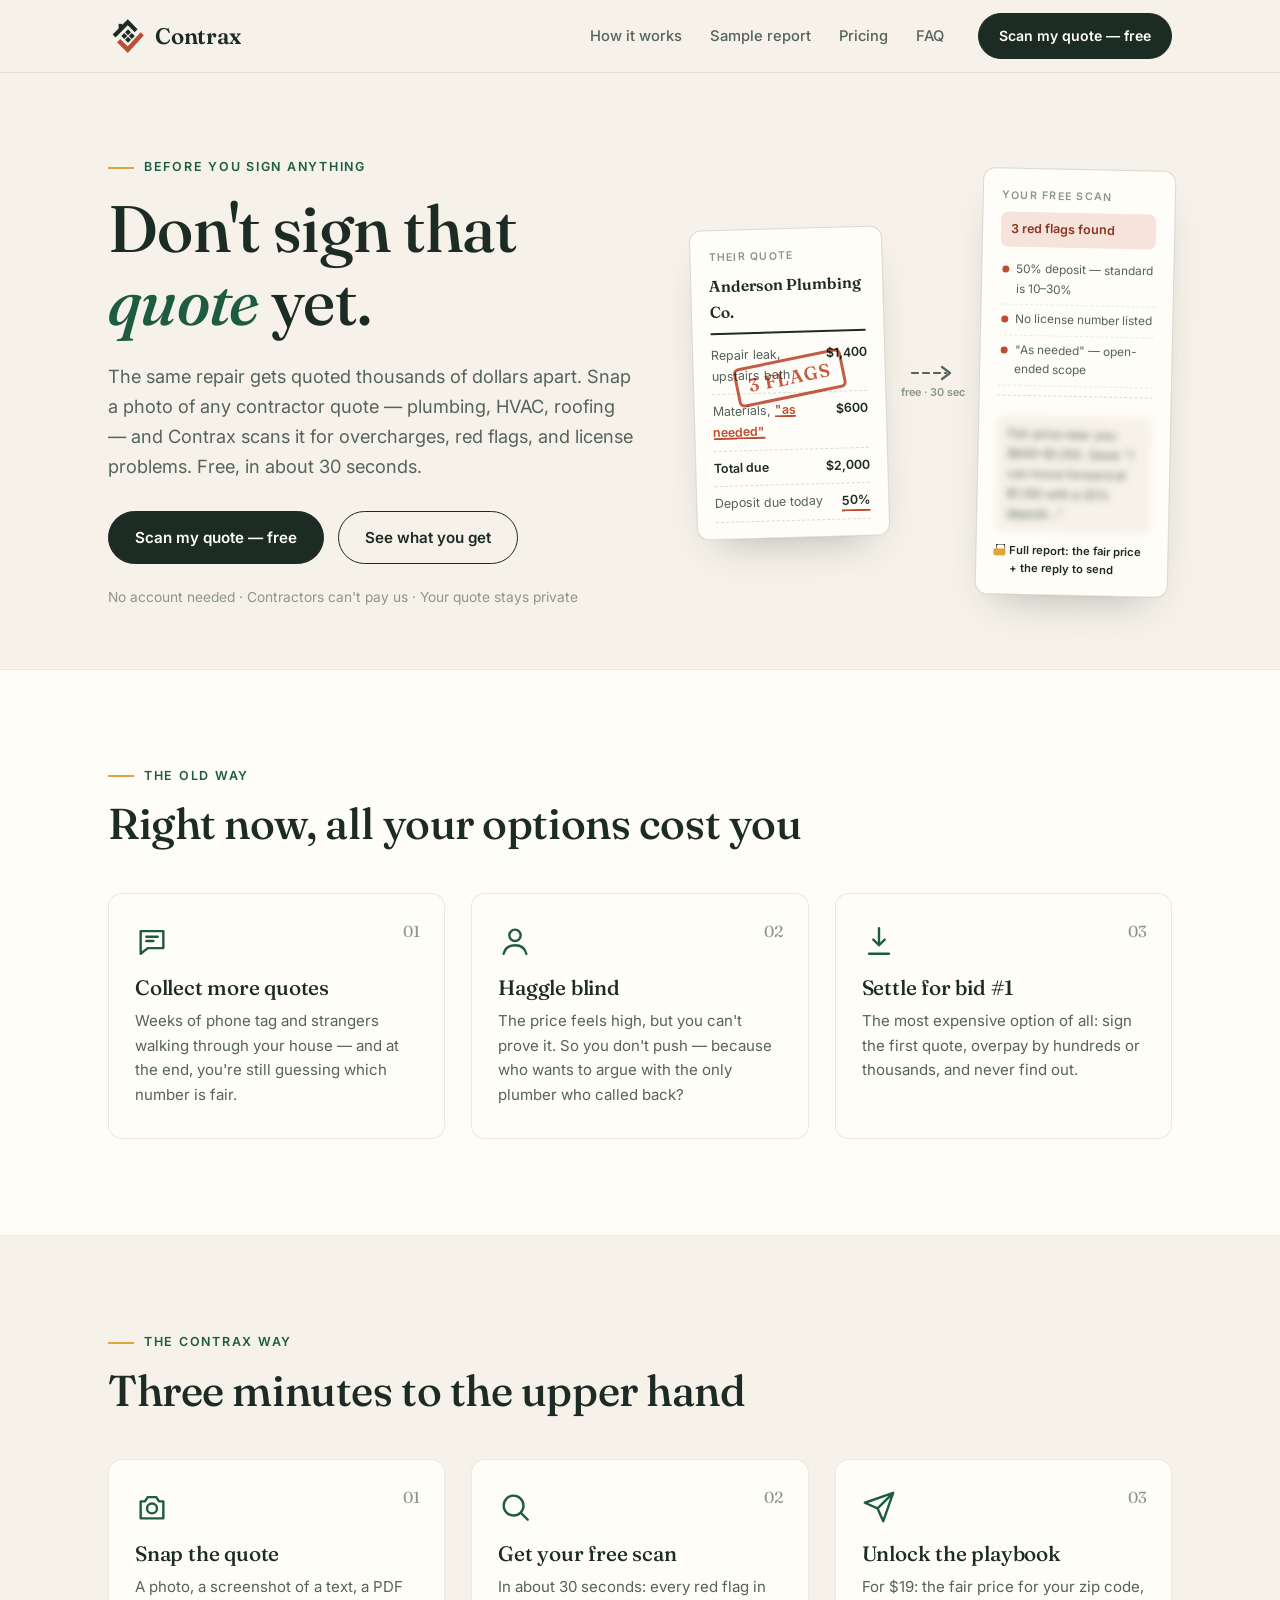
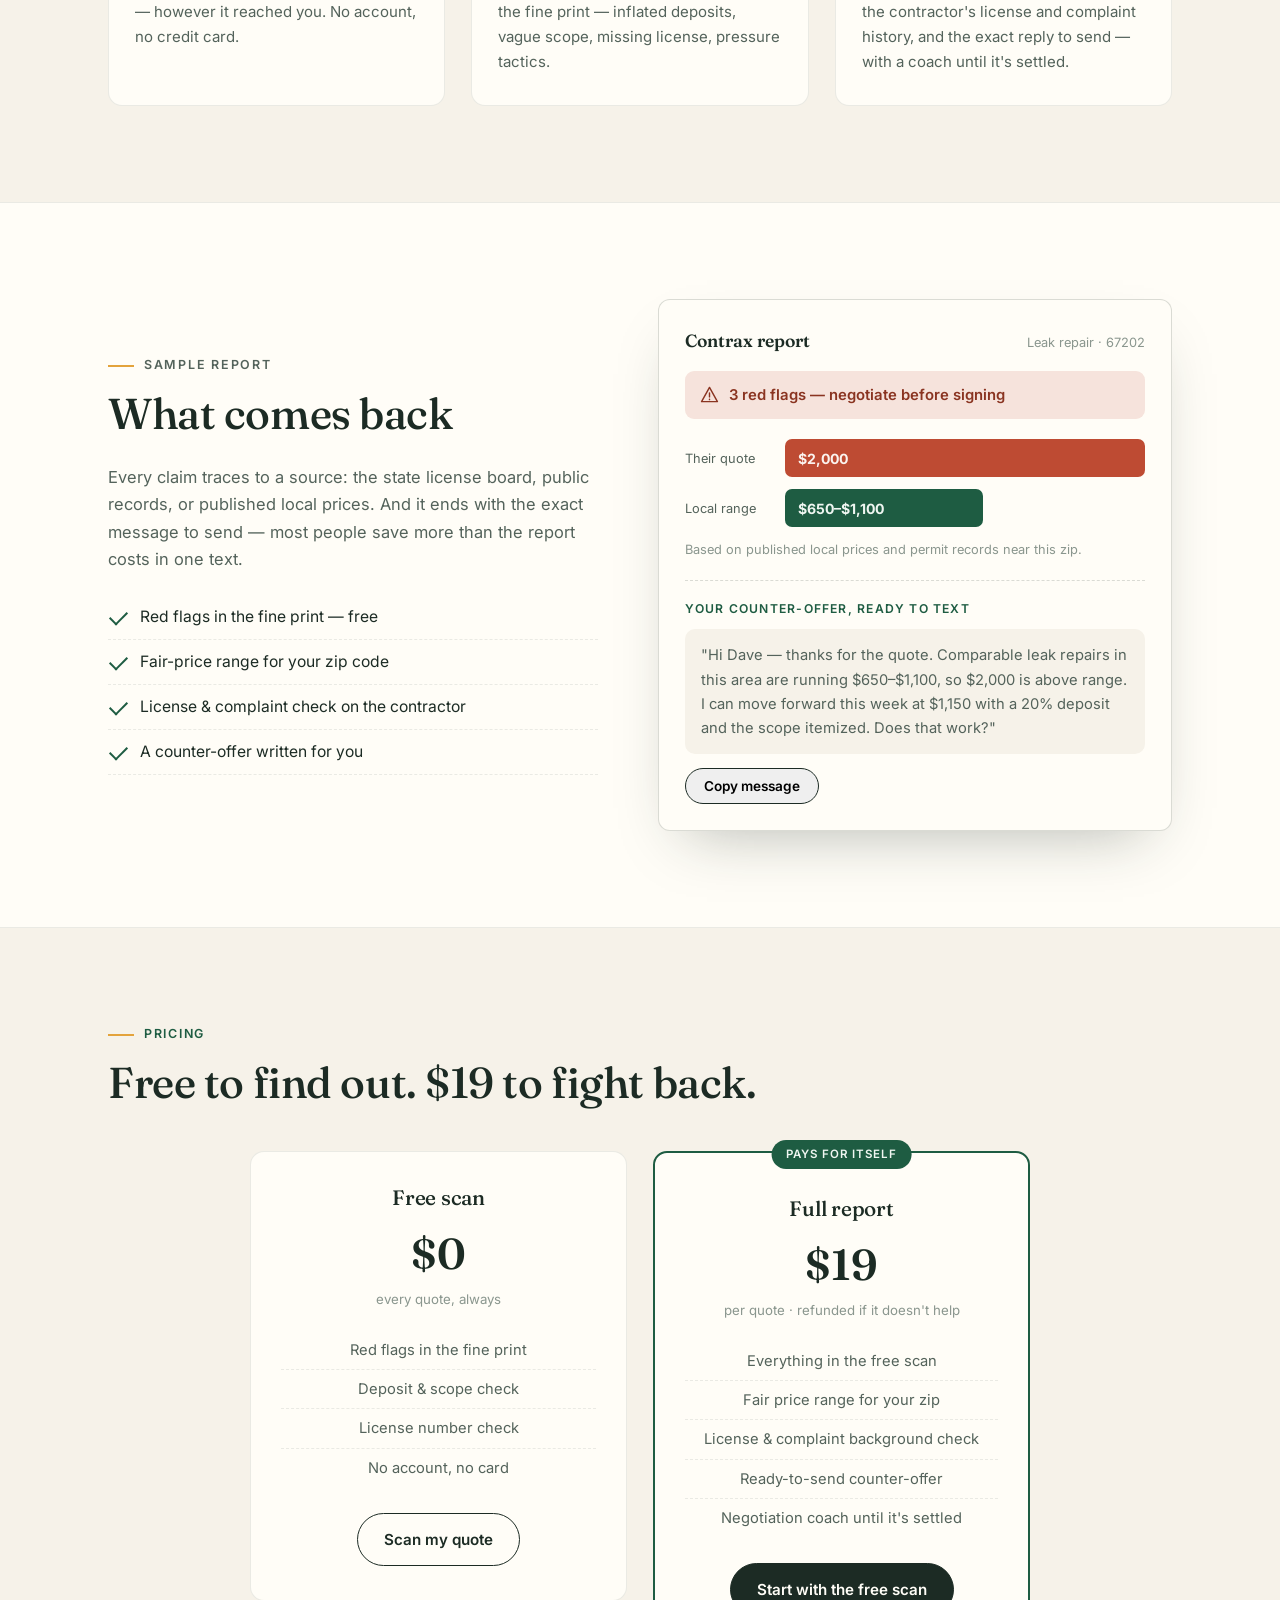
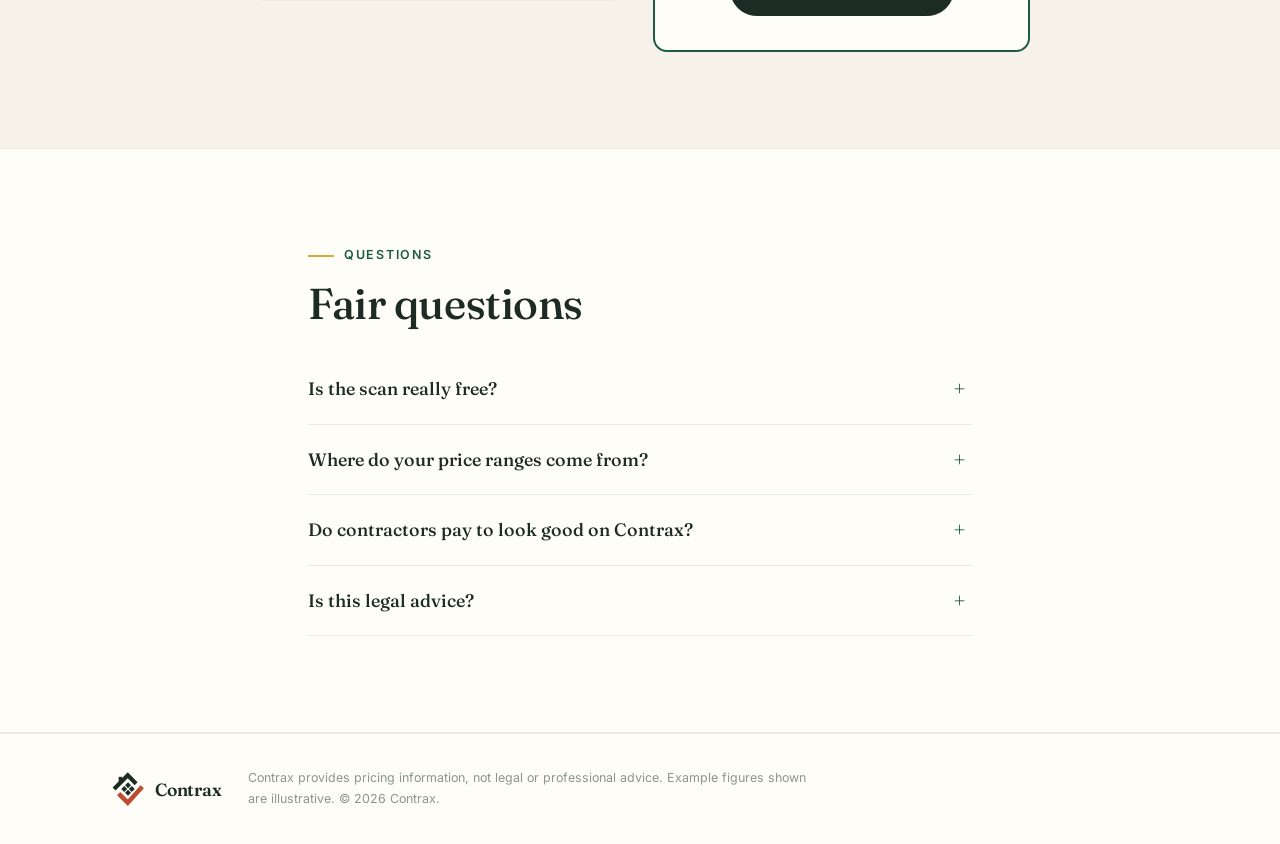
==== commit cfba27cf: "Rebase landing page around free-scan funnel; freemium backend Landing page rebuilt for one conversio" ====
--- a/index.html
+++ b/index.html
@@ -3,10 +3,10 @@
 <head>
 <meta charset="utf-8">
 <meta name="viewport" content="width=device-width, initial-scale=1">
-<title>Contrax — Know if a contractor's quote is fair, before you sign</title>
-<meta name="description" content="Snap a photo of any contractor quote. Contrax checks it against local permit records, license boards, and real prices near you — then writes your counter-offer.">
-<meta property="og:title" content="Contrax — Is that quote fair?">
-<meta property="og:description" content="Check any contractor quote against public records and local prices. Get a verdict, red flags, and a ready-to-send counter-offer in minutes.">
+<title>Contrax — Scan your contractor quote for overcharges, free</title>
+<meta name="description" content="Don't sign that contractor quote yet. Snap a photo and Contrax scans it free for overcharges, red flags, and license problems — then writes the reply that gets you a fair deal.">
+<meta property="og:title" content="Contrax — Don't sign that quote yet">
+<meta property="og:description" content="Free scan of any contractor quote: overcharges, red flags, license problems. Then the reply that gets you a fair deal.">
 <meta property="og:type" content="website">
 <link rel="icon" href="data:image/svg+xml,%3Csvg xmlns='http://www.w3.org/2000/svg' viewBox='0 0 100 100'%3E%3Crect width='100' height='100' rx='22' fill='%23F6F2E9'/%3E%3Cpath d='M16 50 52 14 74 36' stroke='%231C2B24' stroke-width='11' fill='none'/%3E%3Crect x='28' y='18' width='9' height='13' fill='%231C2B24'/%3E%3Cg fill='%231C2B24' transform='rotate(-45 52 50)'%3E%3Crect x='40' y='38' width='11' height='11'/%3E%3Crect x='54' y='38' width='11' height='11'/%3E%3Crect x='40' y='52' width='11' height='11'/%3E%3Crect x='54' y='52' width='11' height='11'/%3E%3C/g%3E%3Cpath d='M28 62 52 86 90 44' stroke='%23BE4B33' stroke-width='12' fill='none'/%3E%3C/svg%3E">
 <link rel="preconnect" href="https://fonts.googleapis.com">
@@ -27,7 +27,7 @@
       <a href="#pricing">Pricing</a>
       <a href="#faq">FAQ</a>
     </nav>
-    <a class="btn btn-solid head-cta" href="check.html">Check a quote</a>
+    <a class="btn btn-solid head-cta" href="check.html">Scan my quote — free</a>
     <button class="nav-toggle" id="navToggle" aria-label="Menu" aria-expanded="false">
       <span></span><span></span>
     </button>
@@ -40,17 +40,17 @@
 <section class="hero">
   <div class="wrap hero-grid">
     <div class="hero-copy">
-      <p class="eyebrow">Carfax, but for contractor quotes</p>
-      <h1>The plumber says <em>$2,000.</em><br>The fair price is $1,100.</h1>
-      <p class="lede">Snap a photo of any repair quote — plumbing, HVAC, roofing. Contrax checks the price against your area, verifies the contractor's license and complaint history, and writes the reply that gets you a fair deal.</p>
+      <p class="eyebrow">Before you sign anything</p>
+      <h1>Don't sign that <em>quote</em> yet.</h1>
+      <p class="lede">The same repair gets quoted thousands of dollars apart. Snap a photo of any contractor quote — plumbing, HVAC, roofing — and Contrax scans it for overcharges, red flags, and license problems. Free, in about 30 seconds.</p>
       <div class="cta-row">
-        <a class="btn btn-solid" href="check.html">Check a quote</a>
-        <a class="btn btn-ghost" href="#report">See a sample report</a>
-      </div>
-      <p class="trust-line">Backed by public records — permits, licenses, complaint histories. Not vibes.</p>
-    </div>
-
-    <!-- Before/after: quote in, report out -->
+        <a class="btn btn-solid" href="check.html">Scan my quote — free</a>
+        <a class="btn btn-ghost" href="#report">See what you get</a>
+      </div>
+      <p class="trust-line">No account needed · Contractors can't pay us · Your quote stays private</p>
+    </div>
+
+    <!-- Before/after: quote in, free scan out -->
     <div class="hero-visual" aria-hidden="true">
       <div class="duo">
         <div class="duo-card duo-quote">
@@ -60,69 +60,79 @@
           <div class="duo-line"><span>Materials, <span class="hl">"as needed"</span></span><b>$600</b></div>
           <div class="duo-line duo-total"><span>Total due</span><b>$2,000</b></div>
           <div class="duo-line"><span>Deposit due today</span><b class="hl">50%</b></div>
-          <div class="mini-stamp">Overpriced</div>
+          <div class="mini-stamp">3 flags</div>
         </div>
         <div class="duo-arrow">
           <svg width="46" height="18" viewBox="0 0 46 18"><path class="flow" d="M2 9h34"/><path class="head" d="M32 3l8 6-8 6"/></svg>
-          <span>30 sec</span>
+          <span>free · 30 sec</span>
         </div>
         <div class="duo-card duo-report">
-          <p class="duo-label">Your Contrax report</p>
-          <p class="mini-verdict">Overpriced — negotiate</p>
-          <p class="mini-range">Fair price near you: <b>$650–$1,100</b></p>
+          <p class="duo-label">Your free scan</p>
+          <p class="mini-verdict">3 red flags found</p>
           <p class="mini-flag">50% deposit — standard is 10–30%</p>
           <p class="mini-flag">No license number listed</p>
-          <p class="mini-msg">"I can move forward at <b>$1,150</b> with a 20% deposit and the scope itemized."</p>
-          <span class="mini-send">Ready to text back &rarr;</span>
-        </div>
-      </div>
-    </div>
-  </div>
-</section>
-
-<!-- ============ TICKER ============ -->
-<div class="ticker" aria-hidden="true">
-  <div class="ticker-track">
-    <span>Standard contractor deposit: 10–30%, never 50%</span><i>·</i>
-    <span>Water heater replacement, typical: $1,300–$2,400</span><i>·</i>
-    <span>Always get the license number in writing</span><i>·</i>
-    <span>Asphalt roof replacement, typical: $9,500–$17,000</span><i>·</i>
-    <span>"As needed" is not a scope — get line items</span><i>·</i>
-    <span>Full HVAC replacement, typical: $7,000–$12,500</span><i>·</i>
-    <span>Permits are public record — we read them</span><i>·</i>
-    <span>Standard contractor deposit: 10–30%, never 50%</span><i>·</i>
-    <span>Water heater replacement, typical: $1,300–$2,400</span><i>·</i>
-    <span>Always get the license number in writing</span><i>·</i>
-    <span>Asphalt roof replacement, typical: $9,500–$17,000</span><i>·</i>
-    <span>"As needed" is not a scope — get line items</span><i>·</i>
-    <span>Full HVAC replacement, typical: $7,000–$12,500</span><i>·</i>
-    <span>Permits are public record — we read them</span><i>·</i>
-  </div>
-</div>
+          <p class="mini-flag">"As needed" — open-ended scope</p>
+          <div class="mini-lock">
+            <p class="mini-msg blur">Fair price near you: $650–$1,100. Send: "I can move forward at $1,150 with a 20% deposit…"</p>
+            <p class="mini-lock-note">Full report: the fair price + the reply to send</p>
+          </div>
+        </div>
+      </div>
+    </div>
+  </div>
+</section>
+
+<!-- ============ THE OLD WAY ============ -->
+<section class="section section-tint" id="why">
+  <div class="wrap">
+    <p class="eyebrow reveal">The old way</p>
+    <h2 class="reveal">Right now, all your options cost you</h2>
+    <div class="steps">
+      <article class="step reveal">
+        <span class="step-num">01</span>
+        <svg class="step-icon" viewBox="0 0 24 24" aria-hidden="true"><path d="M4 5h16v12H9l-5 4z"/><path d="M8 9h8M8 12h5"/></svg>
+        <h3>Collect more quotes</h3>
+        <p>Weeks of phone tag and strangers walking through your house — and at the end, you're still guessing which number is fair.</p>
+      </article>
+      <article class="step reveal">
+        <span class="step-num">02</span>
+        <svg class="step-icon" viewBox="0 0 24 24" aria-hidden="true"><circle cx="12" cy="8" r="4"/><path d="M4 21c1-4 4-6 8-6s7 2 8 6"/></svg>
+        <h3>Haggle blind</h3>
+        <p>The price feels high, but you can't prove it. So you don't push — because who wants to argue with the only plumber who called back?</p>
+      </article>
+      <article class="step reveal">
+        <span class="step-num">03</span>
+        <svg class="step-icon" viewBox="0 0 24 24" aria-hidden="true"><path d="M12 3v12M12 15l-4-4M12 15l4-4"/><path d="M5 21h14"/></svg>
+        <h3>Settle for bid #1</h3>
+        <p>The most expensive option of all: sign the first quote, overpay by hundreds or thousands, and never find out.</p>
+      </article>
+    </div>
+  </div>
+</section>
 
 <!-- ============ HOW IT WORKS ============ -->
 <section class="section" id="how">
   <div class="wrap">
-    <p class="eyebrow reveal">How it works</p>
+    <p class="eyebrow reveal">The Contrax way</p>
     <h2 class="reveal">Three minutes to the upper hand</h2>
     <div class="steps">
       <article class="step reveal">
         <span class="step-num">01</span>
         <svg class="step-icon" viewBox="0 0 24 24" aria-hidden="true"><path d="M4 8h3l2-3h6l2 3h3v12H4z"/><circle cx="12" cy="13" r="3.5"/></svg>
         <h3>Snap the quote</h3>
-        <p>A photo, a screenshot of a text, a PDF — however the quote reached you, send it as-is. We read the messy handwriting too.</p>
+        <p>A photo, a screenshot of a text, a PDF — however it reached you. No account, no credit card.</p>
       </article>
       <article class="step reveal">
         <span class="step-num">02</span>
         <svg class="step-icon" viewBox="0 0 24 24" aria-hidden="true"><circle cx="11" cy="11" r="7"/><path d="M21 21l-4.5-4.5"/></svg>
-        <h3>We check the record</h3>
-        <p>License status from the state board. Permit filings for similar jobs near you. Complaint history. Local price ranges. All sourced, all cited.</p>
+        <h3>Get your free scan</h3>
+        <p>In about 30 seconds: every red flag in the fine print — inflated deposits, vague scope, missing license, pressure tactics.</p>
       </article>
       <article class="step reveal">
         <span class="step-num">03</span>
         <svg class="step-icon" viewBox="0 0 24 24" aria-hidden="true"><path d="M22 2L11 13M22 2l-7 20-4-9-9-4 20-7z"/></svg>
-        <h3>Send the counter</h3>
-        <p>You get a verdict, the red flags in plain English, and a counter-offer written as a text message. Copy, send, save real money.</p>
+        <h3>Unlock the playbook</h3>
+        <p>For $19: the fair price for your zip code, the contractor's license and complaint history, and the exact reply to send — with a coach until it's settled.</p>
       </article>
     </div>
   </div>
@@ -134,11 +144,11 @@
     <div class="report-copy">
       <p class="eyebrow reveal">Sample report</p>
       <h2 class="reveal">What comes back</h2>
-      <p class="reveal">A verdict you can act on — not a chatbot conversation. Every claim traces to a source: the state license board, municipal permit records, or published local prices. The counter-offer arrives ready to send.</p>
+      <p class="reveal">Every claim traces to a source: the state license board, public records, or published local prices. And it ends with the exact message to send — most people save more than the report costs in one text.</p>
       <ul class="check-list reveal">
-        <li>Fair-price range for your zip code and trade</li>
-        <li>Red flags in the fine print, explained plainly</li>
-        <li>License and complaint check on the contractor</li>
+        <li>Red flags in the fine print — free</li>
+        <li>Fair-price range for your zip code</li>
+        <li>License &amp; complaint check on the contractor</li>
         <li>A counter-offer written for you</li>
       </ul>
     </div>
@@ -162,63 +172,11 @@
           <div class="bar bar-local" style="--w:55%"><b>$650–$1,100</b></div>
         </div>
       </div>
-      <p class="report-note">Based on 14 plumbing permits filed within 5 miles this year.</p>
+      <p class="report-note">Based on published local prices and permit records near this zip.</p>
       <div class="counter-box">
         <p class="counter-label">Your counter-offer, ready to text</p>
-        <p class="counter-msg" id="counterMsg">"Hi Dave — thanks for the quote. Comparable leak repairs in this area are running $650–$1,100 permitted, so $2,000 is above range. I can move forward this week at $1,150 with a 20% deposit and the scope itemized. Does that work?"</p>
+        <p class="counter-msg" id="counterMsg">"Hi Dave — thanks for the quote. Comparable leak repairs in this area are running $650–$1,100, so $2,000 is above range. I can move forward this week at $1,150 with a 20% deposit and the scope itemized. Does that work?"</p>
         <button class="btn btn-small" id="copyBtn" type="button">Copy message</button>
-      </div>
-    </div>
-  </div>
-</section>
-
-<!-- ============ DATA / MAP ============ -->
-<section class="section" id="data">
-  <div class="wrap data-grid">
-    <div class="map-visual reveal" aria-hidden="true">
-      <svg viewBox="0 0 460 320">
-        <path class="map-road" d="M20 250 Q 130 200 230 225 T 445 185"/>
-        <path class="map-road" d="M90 20 Q 120 130 100 300"/>
-        <path class="map-road" d="M300 15 Q 280 140 330 305"/>
-        <g class="permits">
-          <circle cx="70" cy="80" r="6"/><circle cx="150" cy="55" r="6"/><circle cx="205" cy="120" r="6"/>
-          <circle cx="120" cy="180" r="6"/><circle cx="280" cy="70" r="6"/><circle cx="350" cy="130" r="6"/>
-          <circle cx="395" cy="70" r="6"/><circle cx="255" cy="185" r="6"/><circle cx="180" cy="255" r="6"/>
-          <circle cx="330" cy="235" r="6"/><circle cx="60" cy="285" r="6"/>
-          <circle cx="415" cy="255" r="6"/><circle cx="240" cy="285" r="6"/>
-        </g>
-        <circle class="you" cx="230" cy="160" r="9"/>
-        <circle class="you-pulse" cx="230" cy="160" r="9"/>
-      </svg>
-      <div class="map-tip">
-        <b>14 permits nearby</b>
-        <span>median job: $1,050</span>
-      </div>
-    </div>
-    <div class="data-copy">
-      <p class="eyebrow reveal">The data</p>
-      <h2 class="reveal">Priced against public records, not opinions</h2>
-      <p class="reveal">Every city keeps permit records. Every state keeps license rolls. Almost nobody reads them. Contrax does — so your report says what similar jobs <em>actually cost</em> on your street, whether the contractor's license is current, and what complaints are on file.</p>
-      <p class="reveal">No pay-to-play rankings. Contractors can't buy their way into a better verdict, because they aren't our customer. You are.</p>
-    </div>
-  </div>
-</section>
-
-<!-- ============ FAMILY PLAN ============ -->
-<section class="section section-dark" id="family">
-  <div class="wrap family-grid">
-    <div>
-      <p class="eyebrow reveal">Family plan</p>
-      <h2 class="reveal">Look out for your parents from anywhere</h2>
-      <p class="reveal">The people most targeted by overpriced quotes are the least likely to question them. Add your parents to your plan: when Mom photographs a quote, everyone on the plan can see the report — and you get a heads-up before anything gets signed.</p>
-    </div>
-    <div class="phone-alert reveal" aria-hidden="true">
-      <div class="alert-card">
-        <div class="alert-dot"></div>
-        <div>
-          <b>Contrax alert</b>
-          <p>Margaret checked a $2,000 plumbing quote — it's above local range. View the report before she signs.</p>
-        </div>
       </div>
     </div>
   </div>
@@ -228,41 +186,33 @@
 <section class="section" id="pricing">
   <div class="wrap">
     <p class="eyebrow reveal">Pricing</p>
-    <h2 class="reveal">Cheaper than getting it wrong</h2>
-    <div class="plans">
+    <h2 class="reveal">Free to find out. $19 to fight back.</h2>
+    <div class="plans two">
       <article class="plan reveal">
-        <h3>Single report</h3>
+        <h3>Free scan</h3>
+        <p class="price">$0</p>
+        <p class="per">every quote, always</p>
+        <ul>
+          <li>Red flags in the fine print</li>
+          <li>Deposit &amp; scope check</li>
+          <li>License number check</li>
+          <li>No account, no card</li>
+        </ul>
+        <a class="btn btn-ghost" href="check.html">Scan my quote</a>
+      </article>
+      <article class="plan plan-featured reveal">
+        <span class="plan-badge">Pays for itself</span>
+        <h3>Full report</h3>
         <p class="price">$19</p>
-        <p class="per">per quote</p>
+        <p class="per">per quote · refunded if it doesn't help</p>
         <ul>
-          <li>Full verdict &amp; red flags</li>
-          <li>License &amp; complaint check</li>
+          <li>Everything in the free scan</li>
+          <li>Fair price range for your zip</li>
+          <li>License &amp; complaint background check</li>
           <li>Ready-to-send counter-offer</li>
+          <li>Negotiation coach until it's settled</li>
         </ul>
-        <a class="btn btn-ghost" href="check.html">Check one quote</a>
-      </article>
-      <article class="plan plan-featured reveal">
-        <span class="plan-badge">Most popular</span>
-        <h3>Compare three</h3>
-        <p class="price">$49</p>
-        <p class="per">three quotes, one job</p>
-        <ul>
-          <li>Everything in Single</li>
-          <li>Side-by-side comparison</li>
-          <li>Best-choice recommendation</li>
-        </ul>
-        <a class="btn btn-solid" href="check.html">Compare quotes</a>
-      </article>
-      <article class="plan reveal">
-        <h3>Family plan</h3>
-        <p class="price">$99</p>
-        <p class="per">per year, up to 5 people</p>
-        <ul>
-          <li>Unlimited reports</li>
-          <li>Shared with your parents</li>
-          <li>Alerts before they sign</li>
-        </ul>
-        <a class="btn btn-ghost" href="#join">Protect the family</a>
+        <a class="btn btn-solid" href="check.html">Start with the free scan</a>
       </article>
     </div>
   </div>
@@ -274,38 +224,21 @@
     <p class="eyebrow reveal">Questions</p>
     <h2 class="reveal">Fair questions</h2>
     <details class="faq reveal">
+      <summary>Is the scan really free?</summary>
+      <p>Yes. Every quote gets a free scan for red flags — no account, no card. You only pay if you want the full report: the fair local price, the contractor background check, and the counter-offer.</p>
+    </details>
+    <details class="faq reveal">
       <summary>Where do your price ranges come from?</summary>
-      <p>Municipal permit filings near your zip code, published regional cost data, and quotes analyzed on Contrax. Every range in your report is labeled with its source and a confidence level — when the data is thin, we say so instead of guessing.</p>
+      <p>Published regional cost data, public permit records near your zip code, and quotes analyzed on Contrax. Every range is labeled with its source and a confidence level — when the data is thin, we say so instead of guessing.</p>
+    </details>
+    <details class="faq reveal">
+      <summary>Do contractors pay to look good on Contrax?</summary>
+      <p>No, and they never will. Contractors aren't our customer — you are. Verdicts come from public records and the document itself, not sponsorships.</p>
     </details>
     <details class="faq reveal">
       <summary>Is this legal advice?</summary>
       <p>No. Contrax gives you pricing information and negotiation help, not legal or professional advice. For contract disputes, talk to a lawyer.</p>
     </details>
-    <details class="faq reveal">
-      <summary>Do contractors pay to be recommended?</summary>
-      <p>No, and they never will. Contractors aren't our customer — you are. Verdicts are built from public records and document analysis, not sponsorships.</p>
-    </details>
-    <details class="faq reveal">
-      <summary>What if the quote is actually fair?</summary>
-      <p>Then we tell you that, plainly — and you sign with confidence instead of doubt. "This is a fair price, here's why" is just as valuable as catching a bad one.</p>
-    </details>
-    <details class="faq reveal">
-      <summary>What trades do you cover?</summary>
-      <p>Plumbing, HVAC, and roofing at launch — the highest-ticket, highest-risk jobs. More trades as our data earns the right to judge them.</p>
-    </details>
-  </div>
-</section>
-
-<!-- ============ JOIN ============ -->
-<section class="section join" id="join">
-  <div class="wrap wrap-narrow join-inner">
-    <h2 class="reveal">Get the upper hand</h2>
-    <p class="reveal">Contrax is opening city by city. Leave your email and we'll let you in when your area goes live.</p>
-    <form class="join-form reveal" id="joinForm" novalidate>
-      <input type="email" name="email" id="joinEmail" placeholder="you@example.com" required aria-label="Email address">
-      <button class="btn btn-solid" type="submit">Join the list</button>
-    </form>
-    <p class="join-done" id="joinDone" hidden>You're on the list. We'll email you when your city opens.</p>
   </div>
 </section>
 
--- a/css/style.css
+++ b/css/style.css
@@ -144,6 +144,11 @@
   font-size:.76rem;color:var(--ink-soft);margin:10px 0 8px;
 }
 .mini-send{font-size:.72rem;font-weight:600;color:var(--green)}
+.mini-lock{border-top:1px dashed var(--line);margin-top:9px;padding-top:9px}
+.blur{filter:blur(3.5px);user-select:none}
+.mini-lock-note{font-size:.7rem;font-weight:600;color:var(--ink);margin-top:7px;padding-left:15px;position:relative}
+.mini-lock-note::before{content:"";position:absolute;left:1px;top:3px;width:8px;height:7px;border:1.6px solid var(--ink);border-bottom:none;border-radius:3px 3px 0 0}
+.mini-lock-note::after{content:"";position:absolute;left:-1px;top:8px;width:12px;height:7px;background:var(--amber);border-radius:2px}
 
 /* ---------- ticker ---------- */
 .ticker{
@@ -273,6 +278,7 @@
 
 /* ---------- pricing ---------- */
 .plans{display:grid;grid-template-columns:repeat(3,1fr);gap:26px;margin-top:44px;align-items:start}
+.plans.two{grid-template-columns:repeat(2,1fr);max-width:780px;margin-left:auto;margin-right:auto}
 .plan{
   background:var(--paper-2);border:1px solid var(--line-soft);border-radius:var(--radius);
   padding:34px 30px;text-align:center;position:relative;
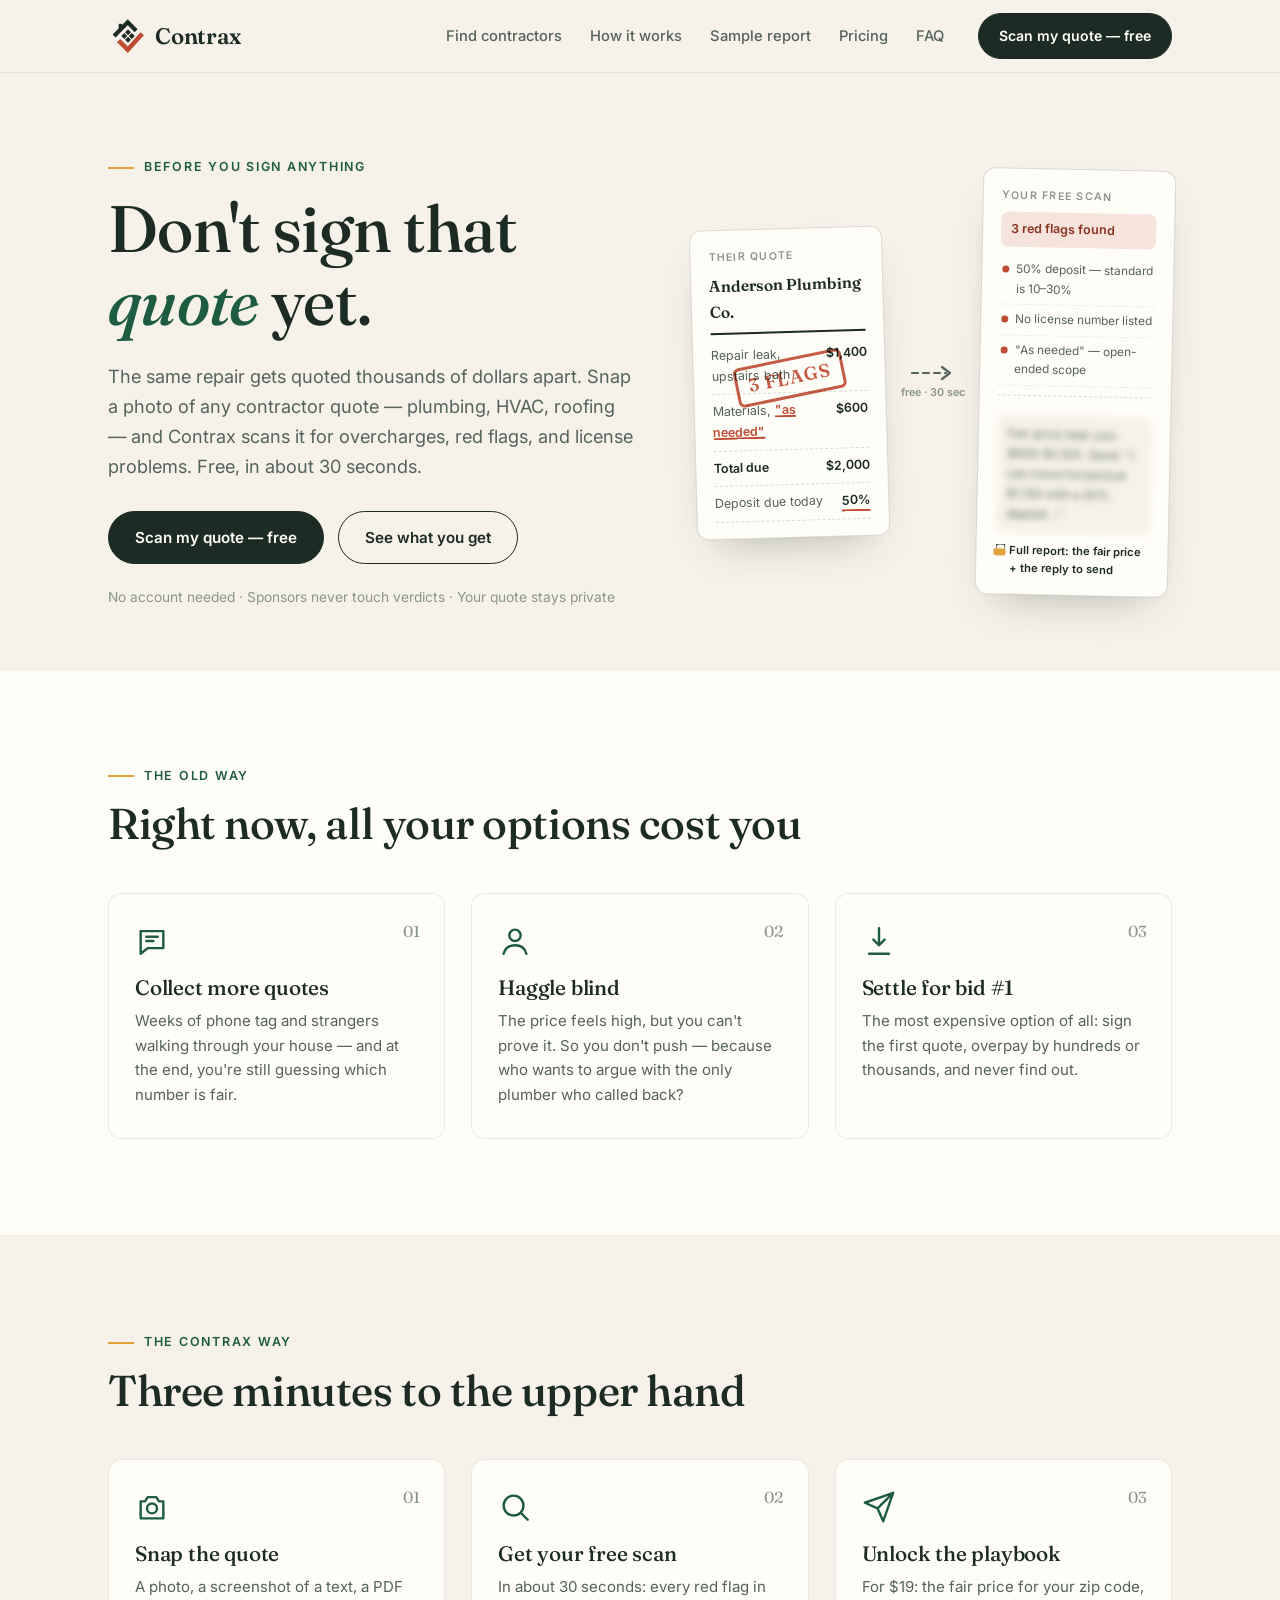
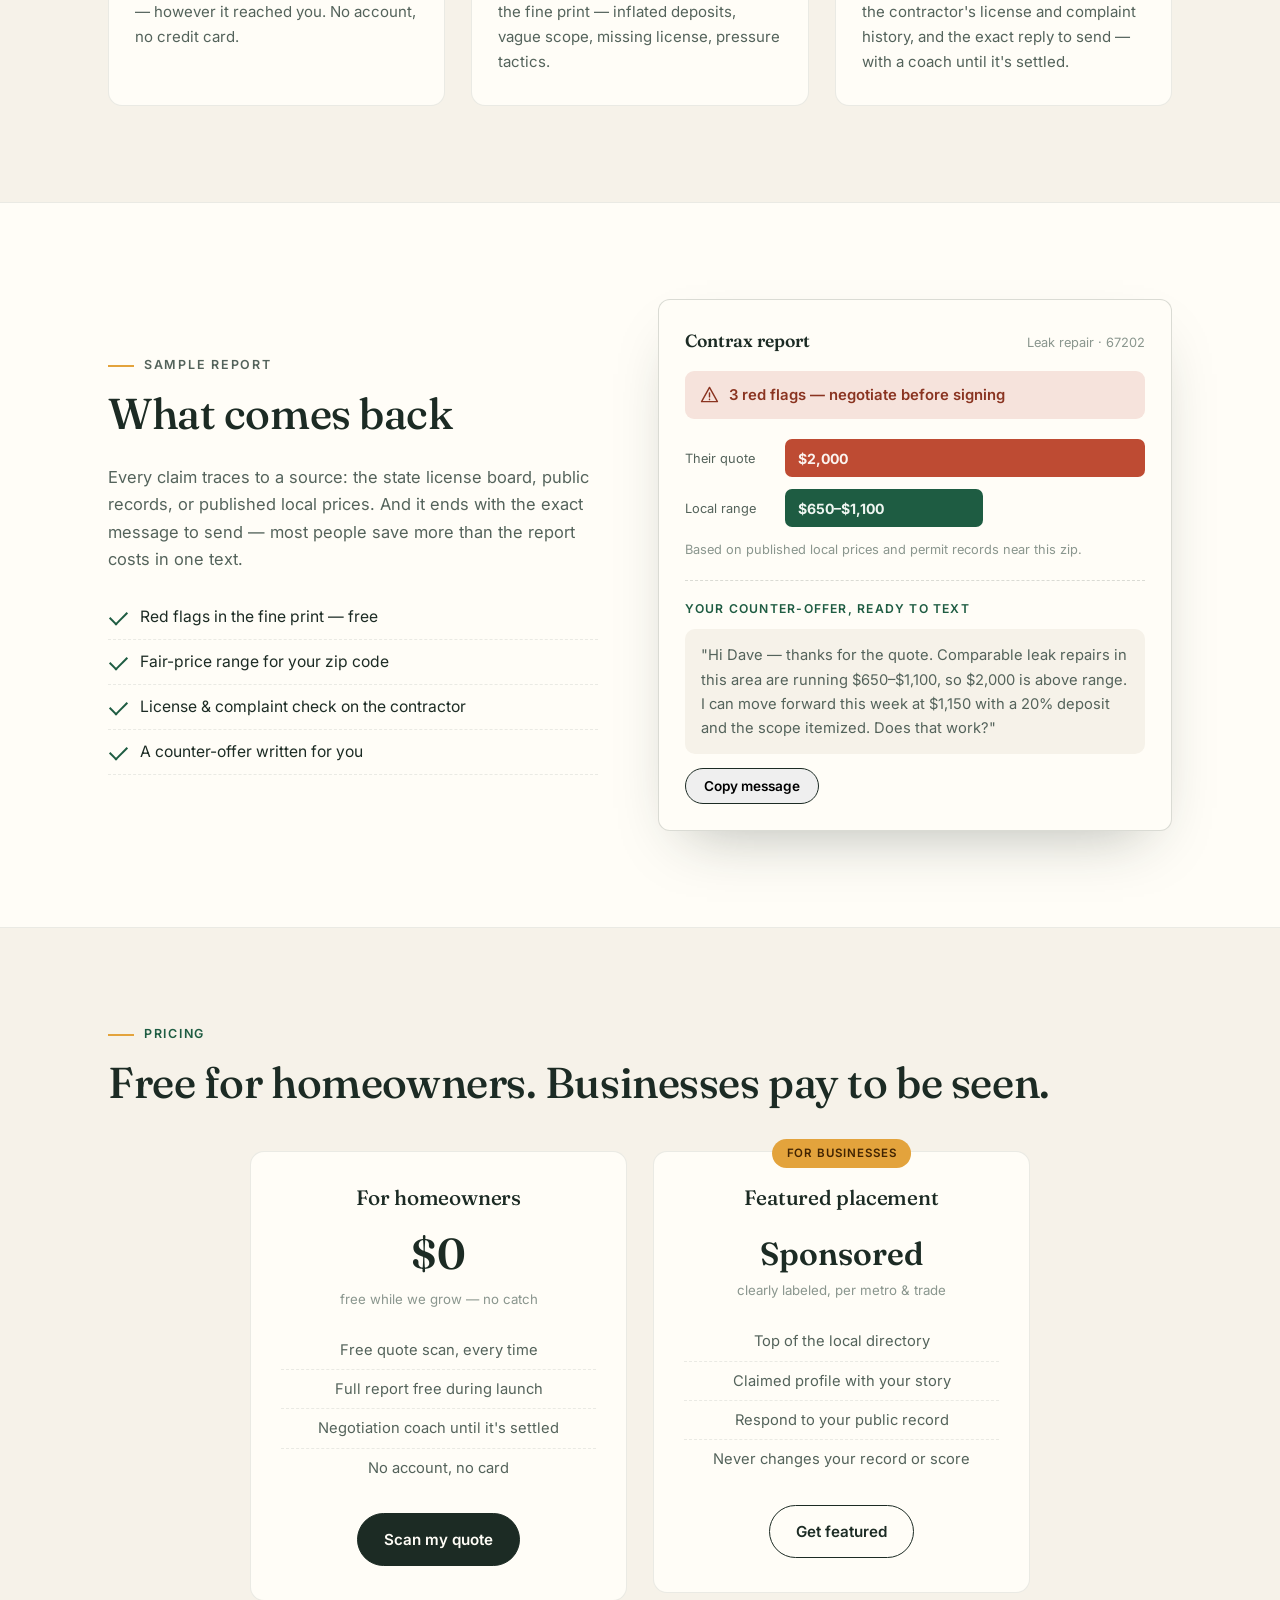
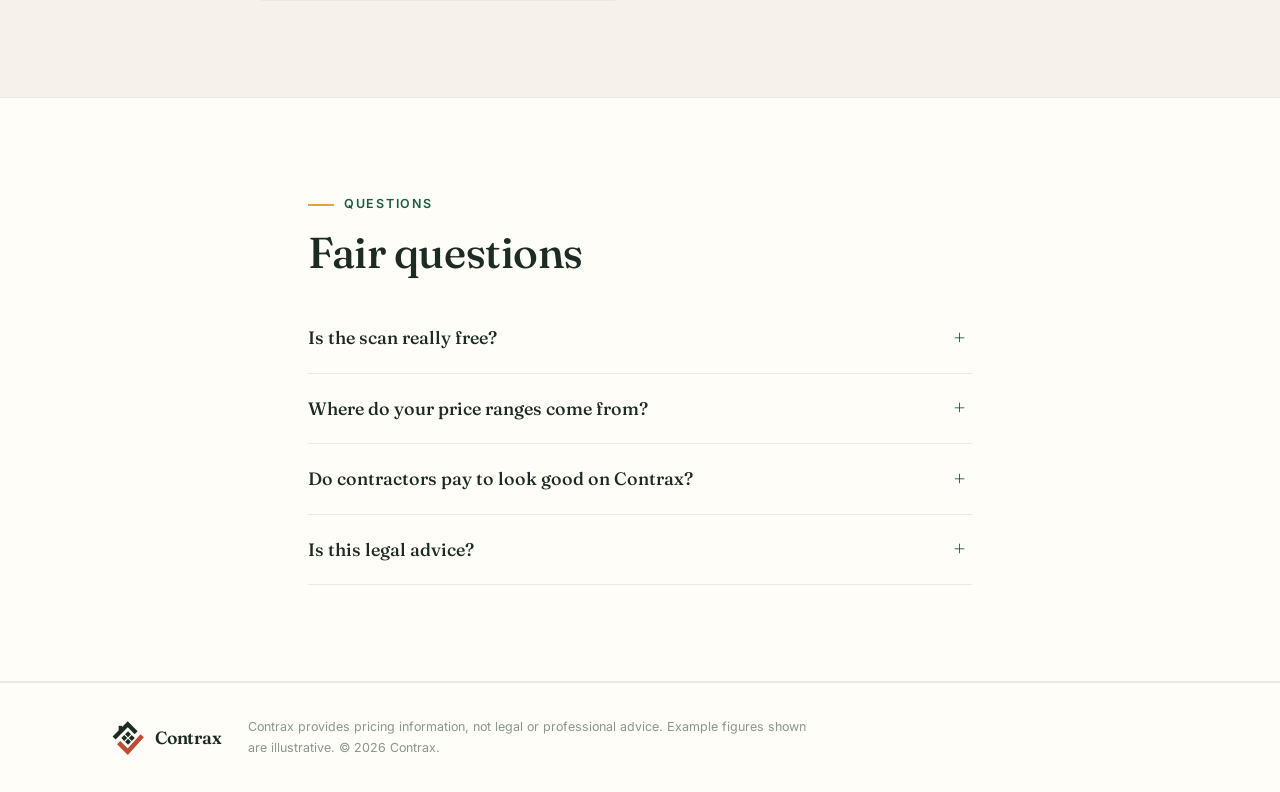
==== commit 09172fb6: "Platform pivot: contractor directory with sponsored placement Adds the marketplace layer: searchable" ====
--- a/index.html
+++ b/index.html
@@ -22,6 +22,7 @@
       <svg class="brand-mark" viewBox="0 0 100 100" aria-hidden="true"><path class="m-roof" d="M16 50 52 14 74 36"/><rect class="m-ink" x="28" y="18" width="9" height="13"/><g class="m-win" transform="rotate(-45 52 50)"><rect x="40" y="38" width="11" height="11"/><rect x="54" y="38" width="11" height="11"/><rect x="40" y="52" width="11" height="11"/><rect x="54" y="52" width="11" height="11"/></g><path class="m-check" d="M28 62 52 86 90 44"/></svg><span>Contrax</span>
     </a>
     <nav class="site-nav" id="nav">
+      <a href="contractors.html">Find contractors</a>
       <a href="#how">How it works</a>
       <a href="#report">Sample report</a>
       <a href="#pricing">Pricing</a>
@@ -47,7 +48,7 @@
         <a class="btn btn-solid" href="check.html">Scan my quote — free</a>
         <a class="btn btn-ghost" href="#report">See what you get</a>
       </div>
-      <p class="trust-line">No account needed · Contractors can't pay us · Your quote stays private</p>
+      <p class="trust-line">No account needed · Sponsors never touch verdicts · Your quote stays private</p>
     </div>
 
     <!-- Before/after: quote in, free scan out -->
@@ -186,33 +187,32 @@
 <section class="section" id="pricing">
   <div class="wrap">
     <p class="eyebrow reveal">Pricing</p>
-    <h2 class="reveal">Free to find out. $19 to fight back.</h2>
+    <h2 class="reveal">Free for homeowners. Businesses pay to be seen.</h2>
     <div class="plans two">
       <article class="plan reveal">
-        <h3>Free scan</h3>
+        <h3>For homeowners</h3>
         <p class="price">$0</p>
-        <p class="per">every quote, always</p>
+        <p class="per">free while we grow — no catch</p>
         <ul>
-          <li>Red flags in the fine print</li>
-          <li>Deposit &amp; scope check</li>
-          <li>License number check</li>
+          <li>Free quote scan, every time</li>
+          <li>Full report free during launch</li>
+          <li>Negotiation coach until it's settled</li>
           <li>No account, no card</li>
         </ul>
-        <a class="btn btn-ghost" href="check.html">Scan my quote</a>
-      </article>
-      <article class="plan plan-featured reveal">
-        <span class="plan-badge">Pays for itself</span>
-        <h3>Full report</h3>
-        <p class="price">$19</p>
-        <p class="per">per quote · refunded if it doesn't help</p>
+        <a class="btn btn-solid" href="check.html">Scan my quote</a>
+      </article>
+      <article class="plan reveal">
+        <span class="plan-badge" style="background:var(--amber);color:#412402">For businesses</span>
+        <h3>Featured placement</h3>
+        <p class="price" style="font-size:2rem;padding-top:10px">Sponsored</p>
+        <p class="per">clearly labeled, per metro &amp; trade</p>
         <ul>
-          <li>Everything in the free scan</li>
-          <li>Fair price range for your zip</li>
-          <li>License &amp; complaint background check</li>
-          <li>Ready-to-send counter-offer</li>
-          <li>Negotiation coach until it's settled</li>
+          <li>Top of the local directory</li>
+          <li>Claimed profile with your story</li>
+          <li>Respond to your public record</li>
+          <li>Never changes your record or score</li>
         </ul>
-        <a class="btn btn-solid" href="check.html">Start with the free scan</a>
+        <a class="btn btn-ghost" href="mailto:hello@contrax.app?subject=Featured placement">Get featured</a>
       </article>
     </div>
   </div>
@@ -225,7 +225,7 @@
     <h2 class="reveal">Fair questions</h2>
     <details class="faq reveal">
       <summary>Is the scan really free?</summary>
-      <p>Yes. Every quote gets a free scan for red flags — no account, no card. You only pay if you want the full report: the fair local price, the contractor background check, and the counter-offer.</p>
+      <p>Yes — and during launch the full report is free too. Contrax is free for homeowners, period. We make money from businesses that pay for clearly labeled placement in the directory, never from you.</p>
     </details>
     <details class="faq reveal">
       <summary>Where do your price ranges come from?</summary>
@@ -233,7 +233,7 @@
     </details>
     <details class="faq reveal">
       <summary>Do contractors pay to look good on Contrax?</summary>
-      <p>No, and they never will. Contractors aren't our customer — you are. Verdicts come from public records and the document itself, not sponsorships.</p>
+      <p>They can pay for one thing: a clearly labeled sponsored spot in the directory — like a billboard. They can never pay to change a verdict, a scan result, a fair-quote score, or their public record. Those come from public data and the documents themselves.</p>
     </details>
     <details class="faq reveal">
       <summary>Is this legal advice?</summary>
--- a/css/style.css
+++ b/css/style.css
@@ -336,6 +336,34 @@
 .brand-foot{font-size:1.1rem}
 .foot-note{font-size:.78rem;color:var(--ink-faint);max-width:46em}
 
+/* ---------- directory ---------- */
+.dir-grid{display:grid;gap:16px;margin-top:30px}
+.dir-card{
+  position:relative;display:flex;justify-content:space-between;align-items:center;gap:18px;
+  background:var(--paper-2);border:1px solid var(--line-soft);border-radius:var(--radius);
+  padding:22px 24px;transition:transform .22s ease,box-shadow .22s ease;
+}
+.dir-card:hover{transform:translateY(-3px);box-shadow:0 16px 36px -18px rgba(28,43,36,.3)}
+.dir-card.sponsored{border:2px solid var(--amber)}
+.spon-chip{
+  position:absolute;top:-11px;left:20px;background:var(--amber);color:#412402;
+  font-size:.66rem;font-weight:600;letter-spacing:.09em;text-transform:uppercase;
+  padding:3px 11px;border-radius:999px;
+}
+.dir-name{font-family:var(--font-display);font-weight:600;font-size:1.15rem}
+.dir-meta{font-size:.8rem;color:var(--ink-faint);margin:2px 0 10px}
+.badge{display:inline-flex;align-items:center;font-size:.73rem;font-weight:600;padding:4px 11px;border-radius:999px;margin:0 6px 6px 0}
+.badge.good{background:#E4EFE0;color:#2C5B27}
+.badge.warn{background:var(--flag-soft);color:#8A3421}
+.badge.neutral{background:var(--paper);color:var(--ink-soft);border:1px solid var(--line-soft)}
+.fair-score{text-align:center;flex:0 0 auto}
+.fair-score b{display:block;font-family:var(--font-display);font-size:1.7rem;font-weight:600}
+.fair-score span{font-size:.68rem;color:var(--ink-faint);letter-spacing:.06em;text-transform:uppercase}
+.fair-hi b{color:var(--green)}
+.fair-mid b{color:var(--amber)}
+.fair-lo b{color:var(--flag)}
+@media(max-width:640px){.dir-card{flex-direction:column;align-items:flex-start}.fair-score{text-align:left}}
+
 /* ---------- reveal on scroll ---------- */
 .reveal{opacity:0;transform:translateY(26px);transition:opacity .7s ease,transform .7s cubic-bezier(.25,1,.35,1)}
 .reveal.in{opacity:1;transform:none}
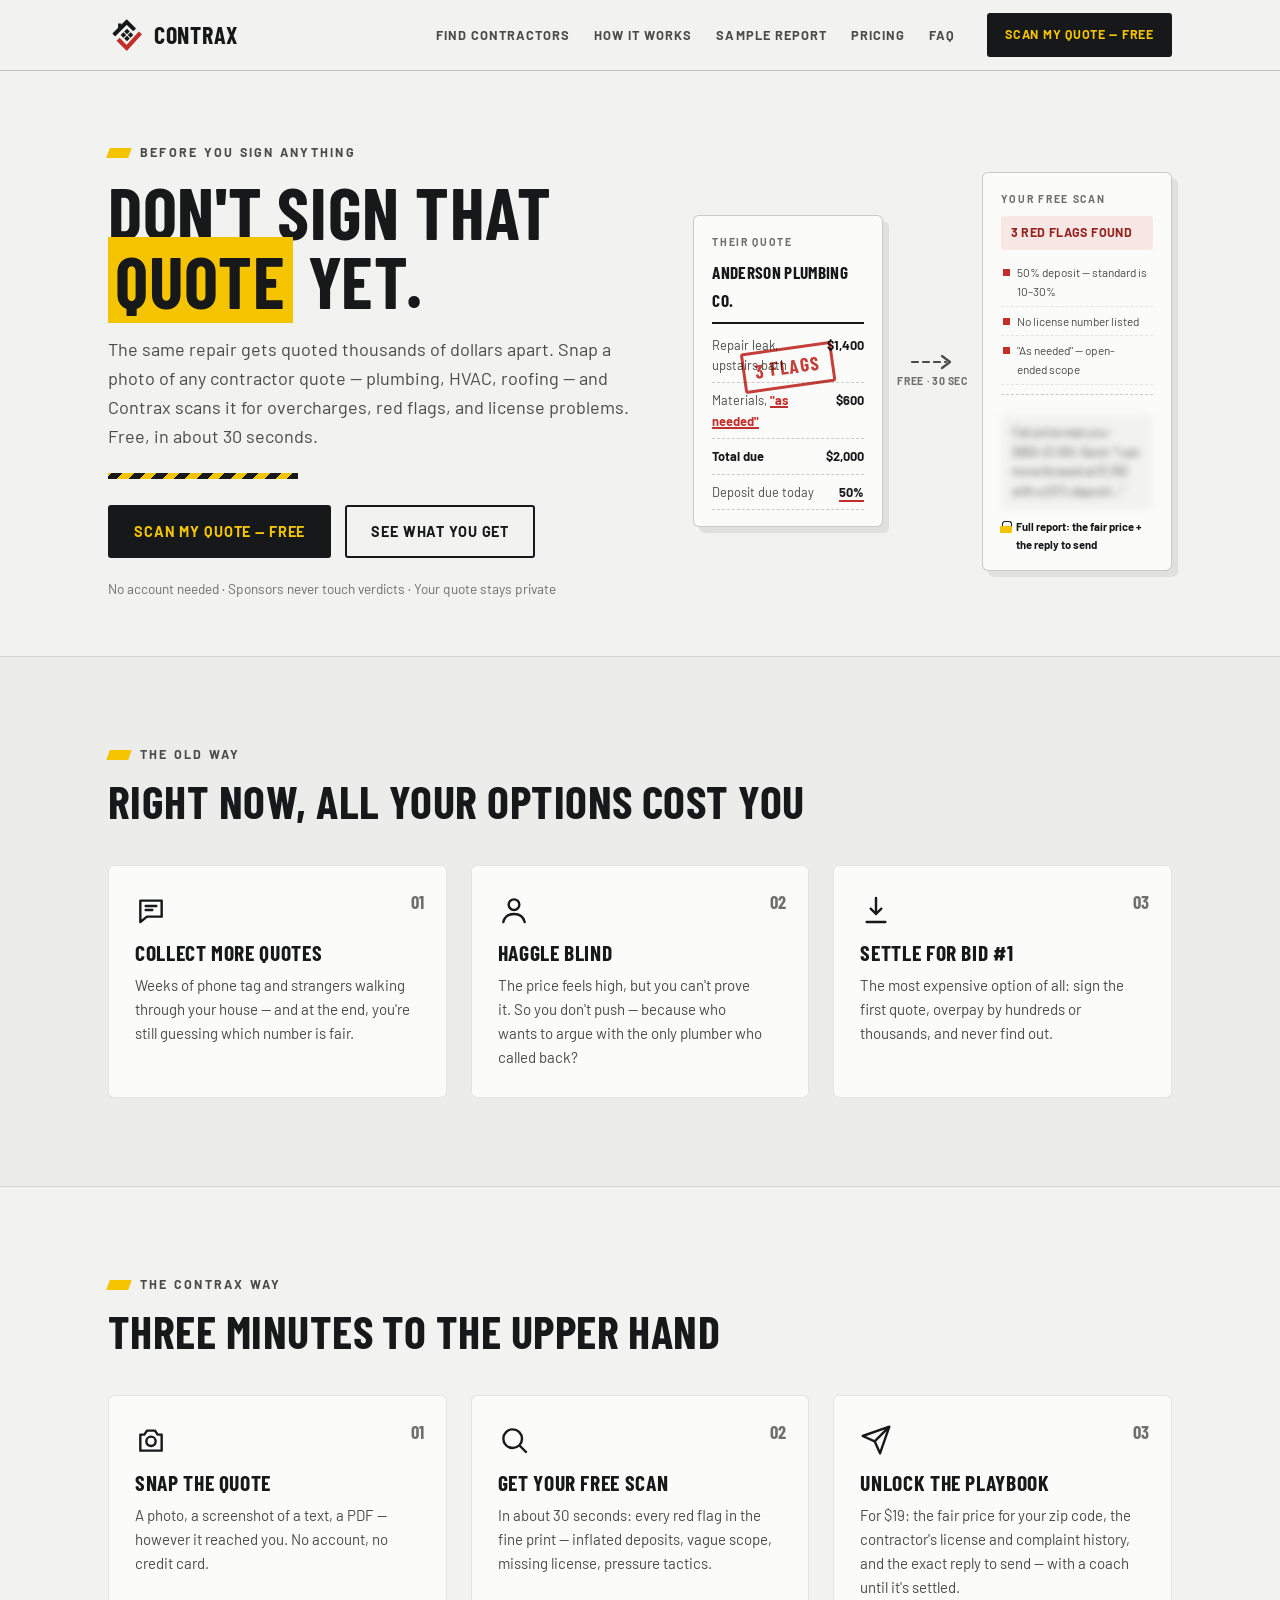
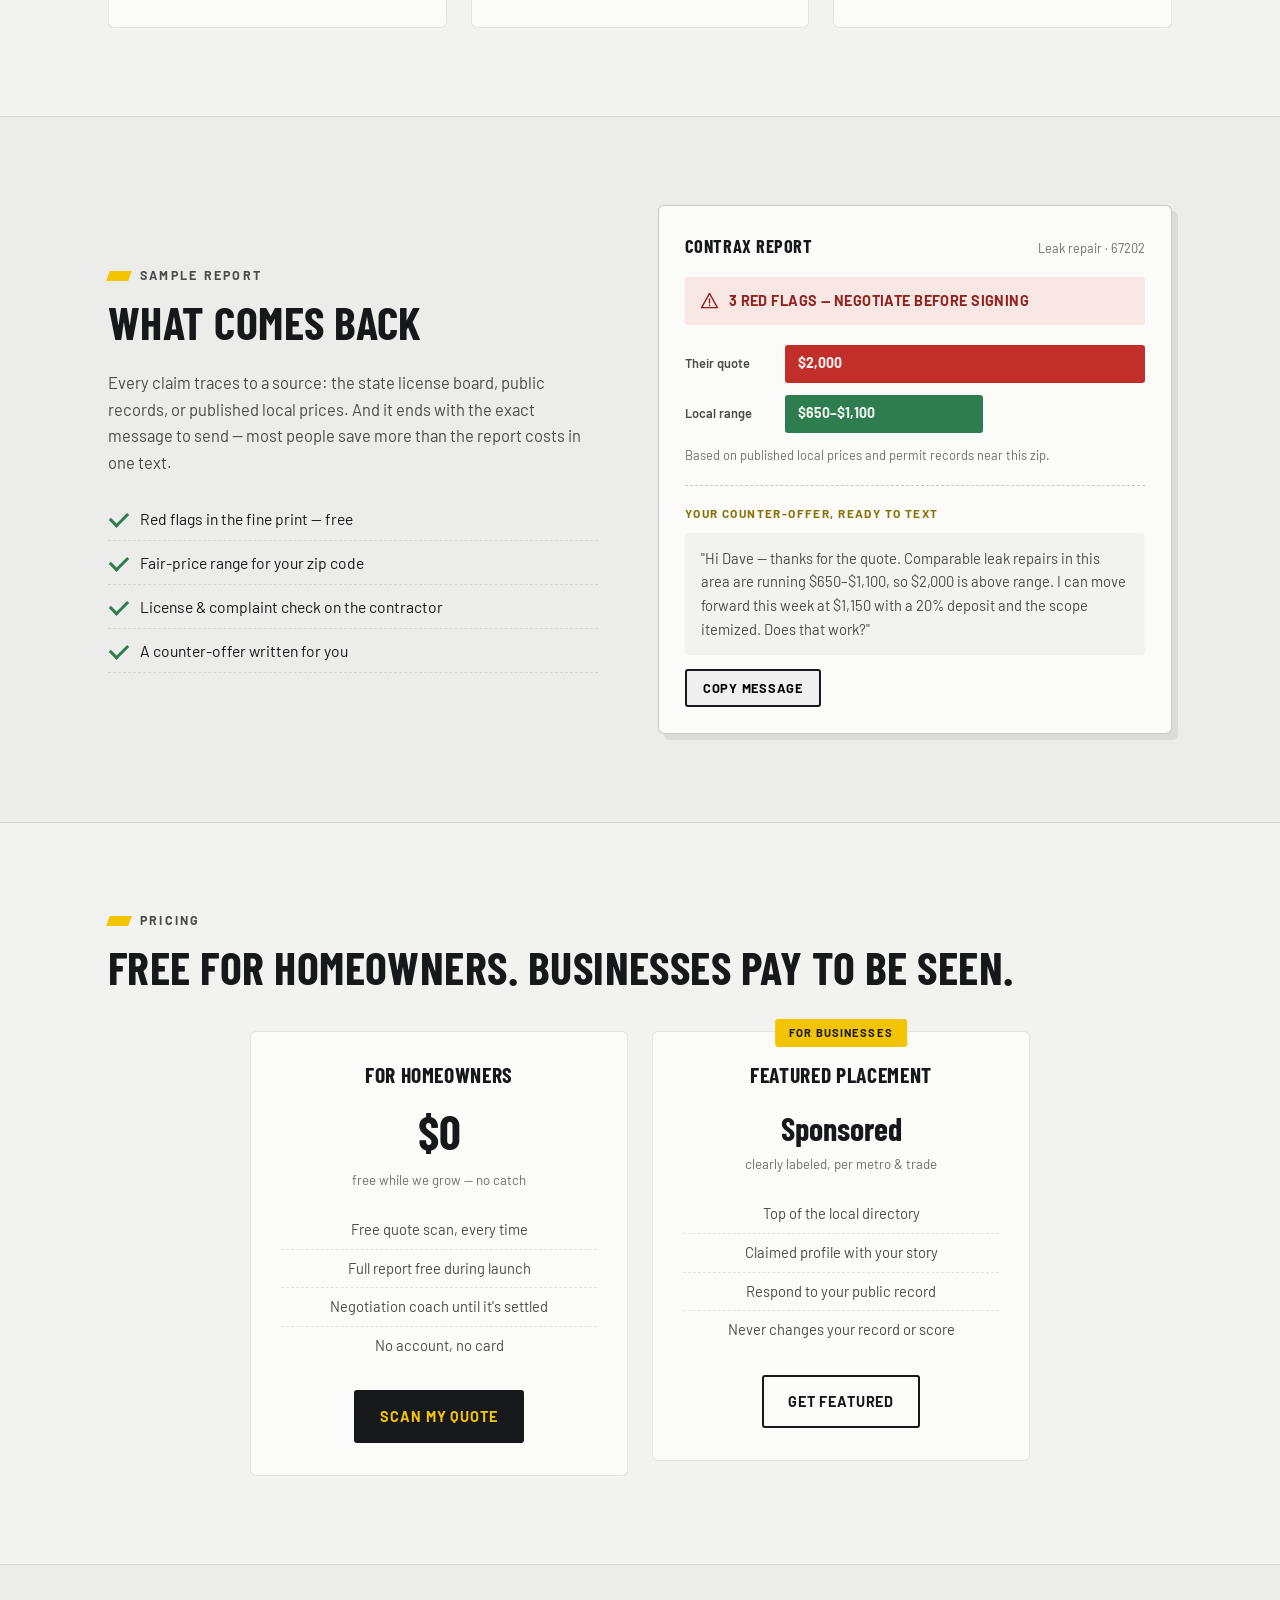
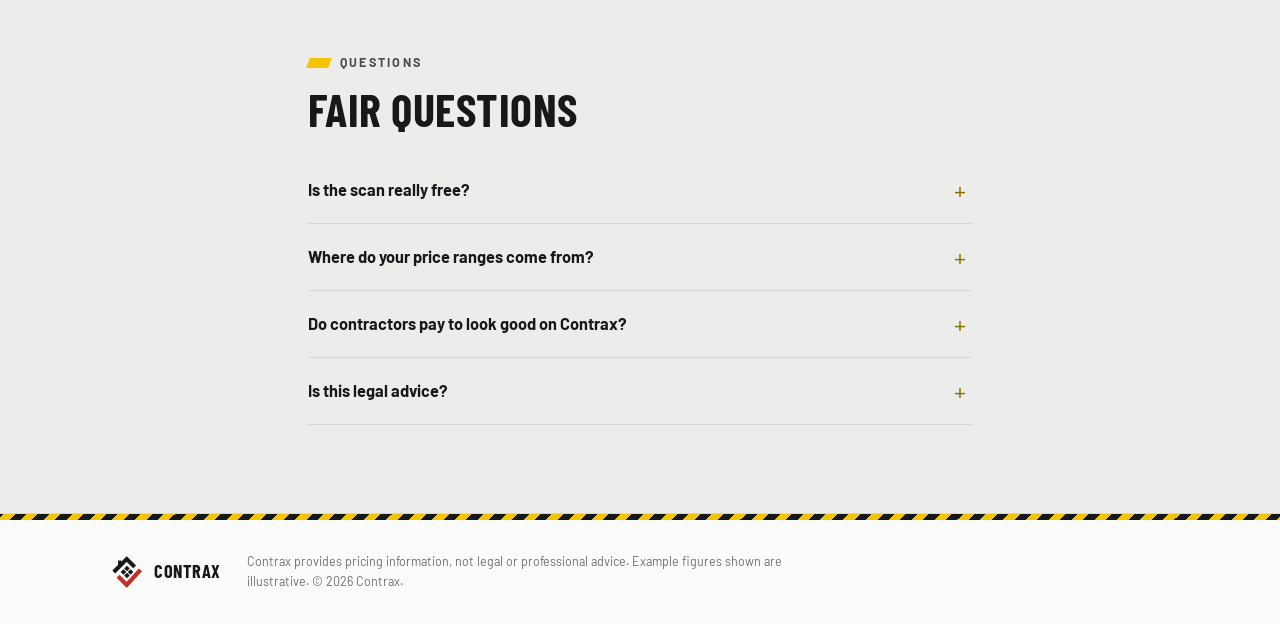
==== commit 4de22439: "Refactor: commit to hi-vis worksite design direction Full visual system rebuild, replacing the defau" ====
--- a/index.html
+++ b/index.html
@@ -8,10 +8,10 @@
 <meta property="og:title" content="Contrax — Don't sign that quote yet">
 <meta property="og:description" content="Free scan of any contractor quote: overcharges, red flags, license problems. Then the reply that gets you a fair deal.">
 <meta property="og:type" content="website">
-<link rel="icon" href="data:image/svg+xml,%3Csvg xmlns='http://www.w3.org/2000/svg' viewBox='0 0 100 100'%3E%3Crect width='100' height='100' rx='22' fill='%23F6F2E9'/%3E%3Cpath d='M16 50 52 14 74 36' stroke='%231C2B24' stroke-width='11' fill='none'/%3E%3Crect x='28' y='18' width='9' height='13' fill='%231C2B24'/%3E%3Cg fill='%231C2B24' transform='rotate(-45 52 50)'%3E%3Crect x='40' y='38' width='11' height='11'/%3E%3Crect x='54' y='38' width='11' height='11'/%3E%3Crect x='40' y='52' width='11' height='11'/%3E%3Crect x='54' y='52' width='11' height='11'/%3E%3C/g%3E%3Cpath d='M28 62 52 86 90 44' stroke='%23BE4B33' stroke-width='12' fill='none'/%3E%3C/svg%3E">
+<link rel="icon" href="data:image/svg+xml,%3Csvg xmlns='http://www.w3.org/2000/svg' viewBox='0 0 100 100'%3E%3Crect width='100' height='100' rx='14' fill='%2317181A'/%3E%3Cpath d='M16 50 52 14 74 36' stroke='%23F2F2F0' stroke-width='11' fill='none'/%3E%3Crect x='28' y='18' width='9' height='13' fill='%23F2F2F0'/%3E%3Cg fill='%23F2F2F0' transform='rotate(-45 52 50)'%3E%3Crect x='40' y='38' width='11' height='11'/%3E%3Crect x='54' y='38' width='11' height='11'/%3E%3Crect x='40' y='52' width='11' height='11'/%3E%3Crect x='54' y='52' width='11' height='11'/%3E%3C/g%3E%3Cpath d='M28 62 52 86 90 44' stroke='%23F5C400' stroke-width='12' fill='none'/%3E%3C/svg%3E">
 <link rel="preconnect" href="https://fonts.googleapis.com">
 <link rel="preconnect" href="https://fonts.gstatic.com" crossorigin>
-<link href="https://fonts.googleapis.com/css2?family=Fraunces:opsz,wght@9..144,400;9..144,500;9..144,600&family=Inter:wght@400;500;600&display=swap" rel="stylesheet">
+<link href="https://fonts.googleapis.com/css2?family=Barlow+Condensed:wght@600;700&family=Barlow:wght@400;500;600;700&display=swap" rel="stylesheet">
 <link rel="stylesheet" href="css/style.css">
 </head>
 <body>
@@ -44,6 +44,7 @@
       <p class="eyebrow">Before you sign anything</p>
       <h1>Don't sign that <em>quote</em> yet.</h1>
       <p class="lede">The same repair gets quoted thousands of dollars apart. Snap a photo of any contractor quote — plumbing, HVAC, roofing — and Contrax scans it for overcharges, red flags, and license problems. Free, in about 30 seconds.</p>
+      <div class="hazard"></div>
       <div class="cta-row">
         <a class="btn btn-solid" href="check.html">Scan my quote — free</a>
         <a class="btn btn-ghost" href="#report">See what you get</a>
@@ -202,7 +203,7 @@
         <a class="btn btn-solid" href="check.html">Scan my quote</a>
       </article>
       <article class="plan reveal">
-        <span class="plan-badge" style="background:var(--amber);color:#412402">For businesses</span>
+        <span class="plan-badge" style="background:var(--amber);color:var(--ink)">For businesses</span>
         <h3>Featured placement</h3>
         <p class="price" style="font-size:2rem;padding-top:10px">Sponsored</p>
         <p class="per">clearly labeled, per metro &amp; trade</p>
--- a/css/style.css
+++ b/css/style.css
@@ -1,21 +1,42 @@
-/* Contrax — handcrafted, paper-and-ink aesthetic */
+/* ============================================================
+   Contrax design system — "Hi-vis worksite"
+   Deliberate direction: the visual language of the trades,
+   working for the homeowner. Concrete neutrals, safety yellow,
+   signal red for flags, condensed industrial display type.
+   Tokens first; components only consume tokens.
+   ============================================================ */
 
 :root{
-  --paper:#F6F2E9;
-  --paper-2:#FFFDF7;
-  --ink:#1C2B24;
-  --ink-soft:#54635B;
-  --ink-faint:#8A968E;
-  --green:#1E5C42;
-  --green-deep:#14402E;
-  --amber:#E3A33C;
-  --flag:#BE4B33;
-  --flag-soft:#F6E3DC;
-  --line:rgba(28,43,36,.16);
-  --line-soft:rgba(28,43,36,.09);
-  --radius:14px;
-  --font-display:"Fraunces",Georgia,serif;
-  --font-body:"Inter",-apple-system,BlinkMacSystemFont,"Segoe UI",sans-serif;
+  /* surfaces */
+  --paper:#F2F2F0;        /* concrete — page */
+  --paper-2:#FBFBFA;      /* panel */
+  --paper-3:#ECECEA;      /* tint band */
+  /* ink */
+  --ink:#17181A;
+  --ink-soft:#4A4C46;
+  --ink-faint:#6E7069;
+  /* brand accents */
+  --amber:#F5C400;        /* safety yellow */
+  --amber-deep:#8A7000;   /* yellow readable on light */
+  --flag:#C22F2A;         /* signal red — flags & the check mark */
+  --flag-deep:#93231D;
+  --flag-soft:#F9E7E6;
+  /* semantic pass */
+  --green:#2E7D4F;
+  --green-deep:#1F5A38;
+  --green-soft:#E3EEE7;
+  /* lines */
+  --line:rgba(23,24,26,.22);
+  --line-soft:rgba(23,24,26,.10);
+  /* geometry: sharp, industrial */
+  --radius:4px;
+  --hazard:repeating-linear-gradient(-45deg,var(--ink) 0 8px,var(--amber) 8px 16px);
+  --shadow-flat:6px 6px 0 rgba(23,24,26,.08);
+  /* type */
+  --font-display:'Barlow Condensed','Arial Narrow',Arial,sans-serif;
+  --font-body:'Barlow',Arial,Helvetica,sans-serif;
+  /* legacy alias kept for page-level styles */
+  --green-deep-legacy:#1F5A38;
 }
 
 *{margin:0;padding:0;box-sizing:border-box}
@@ -24,170 +45,177 @@
   font-family:var(--font-body);
   background:var(--paper);
   color:var(--ink);
-  line-height:1.65;
+  line-height:1.6;
   font-size:16.5px;
   -webkit-font-smoothing:antialiased;
 }
 img,svg{display:block}
 a{color:inherit;text-decoration:none}
 ::selection{background:var(--amber);color:var(--ink)}
+:where(a,button,input,select,textarea,summary):focus-visible{
+  outline:2.5px solid var(--ink);outline-offset:2px;
+}
 
 .wrap{max-width:1120px;margin:0 auto;padding:0 28px}
 .wrap-narrow{max-width:720px}
 
-h1,h2,h3{font-family:var(--font-display);font-weight:500;line-height:1.12;letter-spacing:-.01em}
-h1{font-size:clamp(2.6rem,5.4vw,4.1rem)}
-h1 em{font-style:italic;color:var(--green)}
-h2{font-size:clamp(1.9rem,3.4vw,2.7rem);margin-bottom:.6em}
-h3{font-size:1.3rem}
+h1,h2,h3{
+  font-family:var(--font-display);font-weight:700;
+  text-transform:uppercase;line-height:.96;letter-spacing:.01em;
+  text-wrap:balance;
+}
+h1{font-size:clamp(2.9rem,6vw,4.5rem)}
+h1 em{font-style:normal;background:var(--amber);padding:0 .1em;box-decoration-break:clone;-webkit-box-decoration-break:clone}
+h2{font-size:clamp(2rem,3.6vw,3rem);margin-bottom:.55em}
+h3{font-size:1.35rem;letter-spacing:.03em}
+p{text-wrap:pretty}
 
 .eyebrow{
-  font-size:.78rem;font-weight:600;letter-spacing:.14em;text-transform:uppercase;
-  color:var(--green);margin-bottom:14px;
-}
-.eyebrow::before{content:"";display:inline-block;width:26px;height:2px;background:var(--amber);vertical-align:middle;margin-right:10px}
+  font-size:.78rem;font-weight:700;letter-spacing:.18em;text-transform:uppercase;
+  color:var(--ink-soft);margin-bottom:14px;display:flex;align-items:center;gap:10px;
+}
+.eyebrow::before{content:"";width:22px;height:10px;background:var(--amber);transform:skewX(-20deg)}
+
+.hazard{height:6px;background:var(--hazard)}
 
 /* ---------- buttons ---------- */
 .btn{
-  display:inline-block;padding:13px 26px;border-radius:999px;
-  font-weight:600;font-size:.95rem;border:1.5px solid var(--ink);
-  cursor:pointer;transition:transform .18s ease,box-shadow .18s ease,background .18s ease,color .18s ease;
-  font-family:var(--font-body);
-}
-.btn:hover{transform:translateY(-2px)}
-.btn:active{transform:translateY(0) scale(.98)}
-.btn-solid{background:var(--ink);color:var(--paper-2)}
-.btn-solid:hover{background:var(--green);border-color:var(--green);box-shadow:0 8px 22px -8px rgba(20,64,46,.55)}
+  display:inline-block;padding:13px 24px;border-radius:3px;
+  font-family:var(--font-body);font-weight:700;font-size:.9rem;
+  letter-spacing:.06em;text-transform:uppercase;
+  border:2px solid var(--ink);cursor:pointer;
+  transition:transform .2s ease,box-shadow .2s ease,background .2s ease,color .2s ease;
+}
+.btn:hover{transform:translate(-2px,-2px);box-shadow:4px 4px 0 var(--amber)}
+.btn:active{transform:translate(0,0);box-shadow:2px 2px 0 var(--amber)}
+.btn-solid{background:var(--ink);color:var(--amber)}
+.btn-solid:hover{background:#000}
+.btn-solid:focus-visible{outline-color:var(--amber)}
 .btn-ghost{background:transparent;color:var(--ink)}
-.btn-ghost:hover{background:var(--paper-2)}
-.btn-small{padding:9px 18px;font-size:.85rem}
+.btn-ghost:hover{background:var(--ink);color:var(--amber)}
+.btn-small{padding:9px 16px;font-size:.8rem}
+.btn:disabled{opacity:.55;cursor:not-allowed;transform:none;box-shadow:none}
 
 /* ---------- header ---------- */
 .site-head{
   position:sticky;top:0;z-index:50;
-  background:color-mix(in srgb,var(--paper) 86%,transparent);
+  background:rgba(242,242,240,.92);
   backdrop-filter:blur(10px);
-  border-bottom:1px solid var(--line-soft);
-}
-.head-row{display:flex;align-items:center;gap:34px;height:72px}
-.brand{display:flex;align-items:center;gap:9px;font-family:var(--font-display);font-size:1.4rem;font-weight:600;letter-spacing:-.01em}
-.brand-mark{width:38px;height:38px;overflow:visible;transition:transform .45s cubic-bezier(.25,1,.35,1)}
-.brand:hover .brand-mark{transform:rotate(-8deg)}
+  border-bottom:1px solid var(--line);
+}
+.head-row{display:flex;align-items:center;gap:32px;height:70px}
+.brand{
+  display:flex;align-items:center;gap:10px;
+  font-family:var(--font-display);font-size:1.5rem;font-weight:700;
+  text-transform:uppercase;letter-spacing:.03em;
+}
+.brand-mark{width:36px;height:36px;overflow:visible;transition:transform .3s ease}
+.brand:hover .brand-mark{transform:rotate(-6deg)}
 .brand-mark .m-roof{stroke:var(--ink);stroke-width:11;fill:none}
 .brand-mark .m-ink,.brand-mark .m-win rect{fill:var(--ink)}
 .brand-mark .m-check{stroke:var(--flag);stroke-width:12;fill:none}
-.site-nav{display:flex;gap:28px;margin-left:auto}
-.site-nav a{font-size:.92rem;font-weight:500;color:var(--ink-soft);position:relative}
+.site-nav{display:flex;gap:24px;margin-left:auto}
+.site-nav a{
+  font-size:.8rem;font-weight:700;letter-spacing:.08em;text-transform:uppercase;
+  color:var(--ink-soft);position:relative;padding:4px 0;
+}
 .site-nav a::after{
-  content:"";position:absolute;left:0;bottom:-5px;width:100%;height:2px;
-  background:var(--amber);transform:scaleX(0);transform-origin:left;transition:transform .22s ease;
+  content:"";position:absolute;left:0;bottom:-3px;width:100%;height:3px;
+  background:var(--amber);transform:scaleX(0);transform-origin:left;transition:transform .2s ease;
 }
 .site-nav a:hover{color:var(--ink)}
 .site-nav a:hover::after{transform:scaleX(1)}
-.head-cta{padding:10px 20px;font-size:.88rem}
+.head-cta{padding:10px 16px;font-size:.78rem}
 .nav-toggle{display:none;background:none;border:none;cursor:pointer;padding:8px}
-.nav-toggle span{display:block;width:22px;height:2px;background:var(--ink);margin:5px 0;transition:transform .2s}
+.nav-toggle span{display:block;width:22px;height:3px;background:var(--ink);margin:4px 0}
 
 /* ---------- hero ---------- */
-.hero{padding:84px 0 60px;overflow:hidden}
+.hero{padding:72px 0 56px;overflow:hidden}
 .hero-grid{display:grid;grid-template-columns:1.05fr .95fr;gap:56px;align-items:center}
-.hero-copy .lede{font-size:1.14rem;color:var(--ink-soft);margin:22px 0 30px;max-width:34em}
+.hero-copy .lede{font-size:1.13rem;color:var(--ink-soft);margin:20px 0 22px;max-width:32em}
+.hero-copy .hazard{width:190px;margin-bottom:26px}
 .cta-row{display:flex;gap:14px;flex-wrap:wrap}
-.trust-line{margin-top:22px;font-size:.86rem;color:var(--ink-faint)}
-
-/* before/after: quote in, report out */
+.trust-line{margin-top:20px;font-size:.85rem;color:var(--ink-faint)}
+
+/* before/after: quote in, free scan out */
 .hero-visual{position:relative}
 .duo{display:flex;align-items:center;gap:14px}
 .duo-card{
   flex:1;min-width:0;position:relative;
-  background:var(--paper-2);border:1px solid var(--line);border-radius:12px;
-  padding:18px 18px 16px;
-  box-shadow:0 20px 44px -22px rgba(28,43,36,.35);
-}
-.duo-quote{transform:rotate(-1.6deg);animation:duo-float 7s ease-in-out infinite}
-.duo-report{transform:rotate(1.2deg);animation:duo-float 7s ease-in-out 3.5s infinite}
+  background:var(--paper-2);border:1px solid var(--line);border-radius:6px;
+  padding:18px 18px 16px;box-shadow:var(--shadow-flat);
+}
 .duo-label{
-  font-size:.66rem;font-weight:600;letter-spacing:.12em;text-transform:uppercase;
+  font-size:.66rem;font-weight:700;letter-spacing:.16em;text-transform:uppercase;
   color:var(--ink-faint);margin-bottom:8px;
 }
-.duo-title{font-family:var(--font-display);font-weight:600;font-size:.98rem;border-bottom:2px solid var(--ink);padding-bottom:7px;margin-bottom:4px}
+.duo-title{
+  font-family:var(--font-display);font-weight:700;font-size:1.08rem;
+  text-transform:uppercase;letter-spacing:.02em;
+  border-bottom:2px solid var(--ink);padding-bottom:7px;margin-bottom:4px;
+}
 .duo-line{
   display:flex;justify-content:space-between;gap:8px;
-  padding:7px 0;font-size:.78rem;color:var(--ink-soft);
+  padding:7px 0;font-size:.8rem;color:var(--ink-soft);
   border-bottom:1px dashed var(--line);
 }
-.duo-line b{color:var(--ink);font-weight:600;white-space:nowrap}
-.duo-total{font-weight:600;color:var(--ink)}
-.hl{color:var(--flag);font-weight:600;box-shadow:inset 0 -2px 0 var(--flag)}
+.duo-line b{color:var(--ink);font-weight:700;white-space:nowrap}
+.duo-total{font-weight:700;color:var(--ink)}
+.hl{color:var(--flag);font-weight:700;box-shadow:inset 0 -2px 0 var(--flag)}
 .mini-stamp{
   position:absolute;top:42%;left:50%;
-  font-family:var(--font-display);font-size:1.15rem;font-weight:600;
-  text-transform:uppercase;letter-spacing:.07em;color:var(--flag);
-  border:3px solid var(--flag);border-radius:6px;padding:2px 10px;
-  transform:translateX(-50%) rotate(-10deg);mix-blend-mode:multiply;opacity:.9;white-space:nowrap;
-}
-.duo-arrow{flex:0 0 auto;display:flex;flex-direction:column;align-items:center;gap:2px;color:var(--ink-faint);font-size:.68rem;font-weight:600}
+  font-family:var(--font-display);font-size:1.2rem;font-weight:700;
+  text-transform:uppercase;letter-spacing:.08em;color:var(--flag);
+  border:3px solid var(--flag);border-radius:3px;padding:2px 10px;
+  transform:translateX(-50%) rotate(-8deg);mix-blend-mode:multiply;opacity:.92;white-space:nowrap;
+}
+.duo-arrow{
+  flex:0 0 auto;display:flex;flex-direction:column;align-items:center;gap:2px;
+  color:var(--ink-faint);font-size:.66rem;font-weight:700;letter-spacing:.06em;text-transform:uppercase;
+}
 .duo-arrow path{stroke:var(--ink-soft);stroke-width:2.2;fill:none;stroke-linecap:round;stroke-linejoin:round}
 .duo-arrow .flow{stroke-dasharray:6 5;animation:flow 1.1s linear infinite}
 @keyframes flow{to{stroke-dashoffset:-11}}
-@keyframes duo-float{0%,100%{translate:0 0}50%{translate:0 -6px}}
-.mini-verdict{background:var(--flag-soft);color:#8A3421;font-weight:600;font-size:.78rem;padding:7px 10px;border-radius:7px;margin-bottom:8px}
-.mini-range{background:#E4EFE0;color:#2C5B27;font-weight:600;font-size:.78rem;padding:7px 10px;border-radius:7px;margin-bottom:8px}
+.mini-verdict{background:var(--flag-soft);color:var(--flag-deep);font-weight:700;font-size:.78rem;padding:7px 10px;border-radius:3px;margin-bottom:8px;text-transform:uppercase;letter-spacing:.03em}
+.mini-range{background:var(--green-soft);color:var(--green-deep);font-weight:700;font-size:.78rem;padding:7px 10px;border-radius:3px;margin-bottom:8px}
 .mini-range b{white-space:nowrap}
 .mini-flag{
   font-size:.74rem;color:var(--ink-soft);padding:5px 0 5px 16px;position:relative;
   border-bottom:1px dashed var(--line-soft);
 }
-.mini-flag::before{content:"";position:absolute;left:2px;top:11px;width:7px;height:7px;border-radius:50%;background:var(--flag)}
+.mini-flag::before{content:"";position:absolute;left:2px;top:11px;width:7px;height:7px;background:var(--flag)}
 .mini-msg{
-  background:var(--paper);border-radius:9px;padding:9px 11px;
+  background:var(--paper);border-radius:4px;padding:9px 11px;
   font-size:.76rem;color:var(--ink-soft);margin:10px 0 8px;
 }
-.mini-send{font-size:.72rem;font-weight:600;color:var(--green)}
+.mini-send{font-size:.72rem;font-weight:700;color:var(--green-deep);text-transform:uppercase;letter-spacing:.04em}
 .mini-lock{border-top:1px dashed var(--line);margin-top:9px;padding-top:9px}
 .blur{filter:blur(3.5px);user-select:none}
-.mini-lock-note{font-size:.7rem;font-weight:600;color:var(--ink);margin-top:7px;padding-left:15px;position:relative}
+.mini-lock-note{font-size:.7rem;font-weight:700;color:var(--ink);margin-top:7px;padding-left:15px;position:relative}
 .mini-lock-note::before{content:"";position:absolute;left:1px;top:3px;width:8px;height:7px;border:1.6px solid var(--ink);border-bottom:none;border-radius:3px 3px 0 0}
-.mini-lock-note::after{content:"";position:absolute;left:-1px;top:8px;width:12px;height:7px;background:var(--amber);border-radius:2px}
-
-/* ---------- ticker ---------- */
-.ticker{
-  border-top:1px solid var(--line-soft);border-bottom:1px solid var(--line-soft);
-  background:var(--paper-2);overflow:hidden;padding:13px 0;
-}
-.ticker-track{
-  display:flex;gap:26px;white-space:nowrap;width:max-content;
-  animation:ticker 46s linear infinite;
-}
-.ticker-track span{font-size:.85rem;font-weight:500;color:var(--ink-soft)}
-.ticker-track i{color:var(--amber);font-style:normal}
-.ticker:hover .ticker-track{animation-play-state:paused}
-@keyframes ticker{to{transform:translateX(-50%)}}
+.mini-lock-note::after{content:"";position:absolute;left:-1px;top:8px;width:12px;height:7px;background:var(--amber);border-radius:1px}
 
 /* ---------- sections ---------- */
-.section{padding:96px 0}
-.section-tint{background:var(--paper-2);border-top:1px solid var(--line-soft);border-bottom:1px solid var(--line-soft)}
-.section-dark{background:var(--green-deep);color:#EDF3EE}
-.section-dark .eyebrow{color:var(--amber)}
-.section-dark p{color:#BCCFC2}
-
-/* steps */
-.steps{display:grid;grid-template-columns:repeat(3,1fr);gap:26px;margin-top:44px}
+.section{padding:88px 0}
+.section-tint{background:var(--paper-3);border-top:1px solid var(--line-soft);border-bottom:1px solid var(--line-soft)}
+
+/* steps / pain cards */
+.steps{display:grid;grid-template-columns:repeat(3,1fr);gap:24px;margin-top:42px}
 .step{
-  background:var(--paper-2);border:1px solid var(--line-soft);border-radius:var(--radius);
-  padding:30px 26px;position:relative;
-  transition:transform .25s ease,box-shadow .25s ease;
-}
-.step:hover{transform:translateY(-5px);box-shadow:0 18px 40px -20px rgba(28,43,36,.3)}
+  background:var(--paper-2);border:1px solid var(--line-soft);border-radius:6px;
+  padding:28px 26px;position:relative;
+  transition:transform .22s ease,box-shadow .22s ease;
+}
+.step:hover{transform:translate(-3px,-3px);box-shadow:8px 8px 0 rgba(23,24,26,.1)}
 .step-num{
-  position:absolute;top:24px;right:24px;
-  font-family:var(--font-display);font-size:1rem;color:var(--ink-faint);
-}
-.step-icon{width:34px;height:34px;stroke:var(--green);stroke-width:1.7;fill:none;stroke-linecap:round;stroke-linejoin:round;margin-bottom:18px}
+  position:absolute;top:22px;right:22px;
+  font-family:var(--font-display);font-size:1.15rem;font-weight:700;color:var(--ink-faint);
+}
+.step-icon{width:32px;height:32px;stroke:var(--ink);stroke-width:1.8;fill:none;stroke-linecap:round;stroke-linejoin:round;margin-bottom:16px}
 .step h3{margin-bottom:10px}
 .step p{font-size:.94rem;color:var(--ink-soft)}
 
-/* ---------- report ---------- */
+/* ---------- sample report ---------- */
 .report-grid{display:grid;grid-template-columns:1fr 1.05fr;gap:60px;align-items:center}
 .report-copy p{color:var(--ink-soft)}
 .check-list{list-style:none;margin-top:22px}
@@ -196,29 +224,29 @@
   border-bottom:1px dashed var(--line-soft);
 }
 .check-list li::before{
-  content:"";position:absolute;left:2px;top:16px;width:15px;height:8px;
-  border-left:2.5px solid var(--green);border-bottom:2.5px solid var(--green);
+  content:"";position:absolute;left:2px;top:15px;width:15px;height:8px;
+  border-left:3px solid var(--green);border-bottom:3px solid var(--green);
   transform:rotate(-45deg);
 }
 .report-card{
-  background:var(--paper-2);border:1px solid var(--line);border-radius:12px;
-  padding:26px;box-shadow:0 26px 60px -28px rgba(28,43,36,.35);
+  background:var(--paper-2);border:1px solid var(--line);border-radius:6px;
+  padding:26px;box-shadow:var(--shadow-flat);
 }
 .report-head{display:flex;justify-content:space-between;align-items:baseline;margin-bottom:16px}
-.report-head span:first-child{font-family:var(--font-display);font-weight:600;font-size:1.1rem}
+.report-head span:first-child{font-family:var(--font-display);font-weight:700;font-size:1.15rem;text-transform:uppercase;letter-spacing:.03em}
 .report-meta{font-size:.8rem;color:var(--ink-faint)}
 .verdict{
   display:flex;align-items:center;gap:10px;
-  background:var(--flag-soft);color:#8A3421;
-  font-weight:600;font-size:.93rem;
-  padding:12px 15px;border-radius:9px;margin-bottom:20px;
-}
-.verdict svg{width:19px;height:19px;stroke:#8A3421;stroke-width:1.8;fill:none;stroke-linecap:round;stroke-linejoin:round;flex-shrink:0}
+  background:var(--flag-soft);color:var(--flag-deep);
+  font-weight:700;font-size:.9rem;text-transform:uppercase;letter-spacing:.03em;
+  padding:12px 15px;border-radius:3px;margin-bottom:20px;
+}
+.verdict svg{width:19px;height:19px;stroke:var(--flag-deep);stroke-width:1.8;fill:none;stroke-linecap:round;stroke-linejoin:round;flex-shrink:0}
 .bars{display:grid;gap:12px}
 .bar-row{display:grid;grid-template-columns:88px 1fr;align-items:center;gap:12px}
-.bar-label{font-size:.8rem;color:var(--ink-soft)}
+.bar-label{font-size:.8rem;color:var(--ink-soft);font-weight:600}
 .bar{
-  height:38px;border-radius:7px;display:flex;align-items:center;padding:0 13px;
+  height:38px;border-radius:3px;display:flex;align-items:center;padding:0 13px;
   width:var(--w);transform-origin:left;transform:scaleX(0);
   transition:transform 1s cubic-bezier(.25,1,.35,1) .25s;
 }
@@ -226,160 +254,105 @@
 .bar b{font-size:.88rem;white-space:nowrap;opacity:0;transition:opacity .4s ease 1s}
 .in .bar b{opacity:1}
 .bar-theirs{background:var(--flag)}
-.bar-theirs b{color:#FBF3EF}
+.bar-theirs b{color:#FDF3F2}
 .bar-local{background:var(--green)}
 .bar-local b{color:#EFF6F1}
 .report-note{font-size:.8rem;color:var(--ink-faint);margin:12px 0 20px}
 .counter-box{border-top:1px dashed var(--line);padding-top:18px}
-.counter-label{font-size:.76rem;font-weight:600;letter-spacing:.1em;text-transform:uppercase;color:var(--green);margin-bottom:10px}
+.counter-label{font-size:.74rem;font-weight:700;letter-spacing:.12em;text-transform:uppercase;color:var(--amber-deep);margin-bottom:10px}
 .counter-msg{
   font-size:.92rem;color:var(--ink-soft);background:var(--paper);
-  border-radius:10px;padding:14px 16px;margin-bottom:14px;
-}
-
-/* ---------- data / map ---------- */
-.data-grid{display:grid;grid-template-columns:1fr 1fr;gap:60px;align-items:center}
-.data-copy p{color:var(--ink-soft);margin-bottom:16px}
-.data-copy em{color:var(--green);font-style:italic}
-.map-visual{position:relative}
-.map-visual svg{width:100%;height:auto;background:var(--paper-2);border:1px solid var(--line-soft);border-radius:var(--radius)}
-.map-road{fill:none;stroke:var(--line);stroke-width:1.5;stroke-dasharray:5 6}
-.permits circle{fill:var(--green);opacity:.75;animation:permit-pulse 3.2s ease-in-out infinite}
-.permits circle:nth-child(2n){animation-delay:.7s}
-.permits circle:nth-child(3n){animation-delay:1.4s}
-.permits circle:nth-child(5n){animation-delay:2.1s}
-.you{fill:var(--amber)}
-.you-pulse{fill:none;stroke:var(--amber);stroke-width:2;animation:you-pulse 2.4s ease-out infinite}
-@keyframes permit-pulse{0%,100%{opacity:.4;r:5}50%{opacity:.9;r:7}}
-@keyframes you-pulse{0%{r:9;opacity:.9}100%{r:30;opacity:0}}
-.map-tip{
-  position:absolute;top:14%;right:6%;
-  background:var(--ink);color:var(--paper-2);
-  border-radius:10px;padding:10px 16px;font-size:.8rem;line-height:1.5;
-  box-shadow:0 12px 28px -10px rgba(28,43,36,.5);
-}
-.map-tip b{display:block;font-size:.88rem}
-.map-tip span{color:#B8C4BC}
-
-/* ---------- family ---------- */
-.family-grid{display:grid;grid-template-columns:1.1fr .9fr;gap:60px;align-items:center}
-.phone-alert{display:flex;justify-content:center}
-.alert-card{
-  display:flex;gap:14px;background:#FFFDF7;color:var(--ink);
-  border-radius:16px;padding:20px 22px;max-width:360px;
-  box-shadow:0 26px 60px -20px rgba(0,0,0,.45);
-  animation:alert-float 5s ease-in-out infinite;
-}
-.alert-card b{font-size:.9rem}
-.alert-card p{font-size:.87rem;color:var(--ink-soft)!important;margin-top:4px}
-.alert-dot{width:11px;height:11px;border-radius:50%;background:var(--flag);flex-shrink:0;margin-top:5px;animation:dot-blink 1.6s ease infinite}
-@keyframes alert-float{0%,100%{transform:translateY(0) rotate(1.2deg)}50%{transform:translateY(-9px) rotate(1.2deg)}}
-@keyframes dot-blink{0%,100%{opacity:1}50%{opacity:.35}}
+  border-radius:4px;padding:14px 16px;margin-bottom:14px;
+}
 
 /* ---------- pricing ---------- */
-.plans{display:grid;grid-template-columns:repeat(3,1fr);gap:26px;margin-top:44px;align-items:start}
+.plans{display:grid;grid-template-columns:repeat(3,1fr);gap:24px;margin-top:42px;align-items:start}
 .plans.two{grid-template-columns:repeat(2,1fr);max-width:780px;margin-left:auto;margin-right:auto}
 .plan{
-  background:var(--paper-2);border:1px solid var(--line-soft);border-radius:var(--radius);
-  padding:34px 30px;text-align:center;position:relative;
-  transition:transform .25s ease,box-shadow .25s ease;
-}
-.plan:hover{transform:translateY(-6px);box-shadow:0 22px 48px -22px rgba(28,43,36,.3)}
-.plan-featured{border:2px solid var(--green);padding-top:44px}
+  background:var(--paper-2);border:1px solid var(--line-soft);border-radius:6px;
+  padding:32px 30px;text-align:center;position:relative;
+  transition:transform .22s ease,box-shadow .22s ease;
+}
+.plan:hover{transform:translate(-3px,-3px);box-shadow:8px 8px 0 rgba(23,24,26,.1)}
+.plan-featured{border:2px solid var(--ink);padding-top:42px}
 .plan-badge{
   position:absolute;top:-13px;left:50%;transform:translateX(-50%);
-  background:var(--green);color:#EFF6F1;font-size:.72rem;font-weight:600;
-  letter-spacing:.08em;text-transform:uppercase;padding:5px 15px;border-radius:999px;white-space:nowrap;
-}
-.price{font-family:var(--font-display);font-size:2.7rem;font-weight:600;margin-top:8px}
+  background:var(--ink);color:var(--amber);font-size:.7rem;font-weight:700;
+  letter-spacing:.1em;text-transform:uppercase;padding:5px 14px;border-radius:3px;white-space:nowrap;
+}
+.price{font-family:var(--font-display);font-size:3rem;font-weight:700;margin-top:8px}
 .per{font-size:.83rem;color:var(--ink-faint);margin-bottom:20px}
 .plan ul{list-style:none;margin-bottom:26px}
 .plan li{font-size:.92rem;color:var(--ink-soft);padding:7px 0;border-bottom:1px dashed var(--line-soft)}
 .plan li:last-child{border-bottom:none}
 
 /* ---------- faq ---------- */
-.faq{
-  border-bottom:1px solid var(--line-soft);
-}
+.faq{border-bottom:1px solid var(--line-soft)}
 .faq summary{
   cursor:pointer;list-style:none;position:relative;
-  font-family:var(--font-display);font-size:1.12rem;font-weight:500;
+  font-family:var(--font-body);font-size:1.02rem;font-weight:700;
   padding:20px 40px 20px 0;
 }
 .faq summary::-webkit-details-marker{display:none}
 .faq summary::after{
   content:"+";position:absolute;right:6px;top:50%;transform:translateY(-50%);
-  font-size:1.5rem;font-weight:300;color:var(--green);transition:transform .25s ease;
+  font-size:1.5rem;font-weight:400;color:var(--amber-deep);transition:transform .22s ease;
 }
 .faq[open] summary::after{transform:translateY(-50%) rotate(45deg)}
 .faq p{padding:0 0 22px;color:var(--ink-soft);font-size:.97rem;max-width:56em}
-
-/* ---------- join ---------- */
-.join{padding:110px 0}
-.join-inner{text-align:center}
-.join p{color:var(--ink-soft);max-width:32em;margin:0 auto}
-.join-form{
-  display:flex;gap:10px;justify-content:center;margin-top:30px;flex-wrap:wrap;
-}
-.join-form input{
-  font-family:var(--font-body);font-size:.95rem;
-  padding:13px 20px;border-radius:999px;border:1.5px solid var(--line);
-  background:var(--paper-2);color:var(--ink);min-width:290px;outline:none;
-  transition:border-color .2s ease,box-shadow .2s ease;
-}
-.join-form input:focus{border-color:var(--green);box-shadow:0 0 0 4px rgba(30,92,66,.14)}
-.join-done{margin-top:22px;color:var(--green);font-weight:600}
-
-/* ---------- footer ---------- */
-.site-foot{border-top:1px solid var(--line-soft);padding:34px 0;background:var(--paper-2)}
-.foot-row{display:flex;align-items:center;gap:26px;flex-wrap:wrap}
-.brand-foot{font-size:1.1rem}
-.foot-note{font-size:.78rem;color:var(--ink-faint);max-width:46em}
 
 /* ---------- directory ---------- */
 .dir-grid{display:grid;gap:16px;margin-top:30px}
 .dir-card{
   position:relative;display:flex;justify-content:space-between;align-items:center;gap:18px;
-  background:var(--paper-2);border:1px solid var(--line-soft);border-radius:var(--radius);
+  background:var(--paper-2);border:1px solid var(--line-soft);border-radius:6px;
   padding:22px 24px;transition:transform .22s ease,box-shadow .22s ease;
 }
-.dir-card:hover{transform:translateY(-3px);box-shadow:0 16px 36px -18px rgba(28,43,36,.3)}
+.dir-card:hover{transform:translate(-3px,-3px);box-shadow:8px 8px 0 rgba(23,24,26,.1)}
 .dir-card.sponsored{border:2px solid var(--amber)}
 .spon-chip{
-  position:absolute;top:-11px;left:20px;background:var(--amber);color:#412402;
-  font-size:.66rem;font-weight:600;letter-spacing:.09em;text-transform:uppercase;
-  padding:3px 11px;border-radius:999px;
-}
-.dir-name{font-family:var(--font-display);font-weight:600;font-size:1.15rem}
+  position:absolute;top:-11px;left:20px;background:var(--amber);color:var(--ink);
+  font-size:.66rem;font-weight:700;letter-spacing:.1em;text-transform:uppercase;
+  padding:3px 11px;border-radius:3px;
+}
+.dir-name{font-family:var(--font-display);font-weight:700;font-size:1.35rem;text-transform:uppercase;letter-spacing:.02em}
 .dir-meta{font-size:.8rem;color:var(--ink-faint);margin:2px 0 10px}
-.badge{display:inline-flex;align-items:center;font-size:.73rem;font-weight:600;padding:4px 11px;border-radius:999px;margin:0 6px 6px 0}
-.badge.good{background:#E4EFE0;color:#2C5B27}
-.badge.warn{background:var(--flag-soft);color:#8A3421}
+.badge{display:inline-flex;align-items:center;font-size:.73rem;font-weight:700;padding:4px 11px;border-radius:3px;margin:0 6px 6px 0}
+.badge.good{background:var(--green-soft);color:var(--green-deep)}
+.badge.warn{background:var(--flag-soft);color:var(--flag-deep)}
 .badge.neutral{background:var(--paper);color:var(--ink-soft);border:1px solid var(--line-soft)}
 .fair-score{text-align:center;flex:0 0 auto}
-.fair-score b{display:block;font-family:var(--font-display);font-size:1.7rem;font-weight:600}
-.fair-score span{font-size:.68rem;color:var(--ink-faint);letter-spacing:.06em;text-transform:uppercase}
+.fair-score b{display:block;font-family:var(--font-display);font-size:2rem;font-weight:700}
+.fair-score span{font-size:.66rem;color:var(--ink-faint);letter-spacing:.08em;text-transform:uppercase}
 .fair-hi b{color:var(--green)}
-.fair-mid b{color:var(--amber)}
+.fair-mid b{color:var(--amber-deep)}
 .fair-lo b{color:var(--flag)}
 @media(max-width:640px){.dir-card{flex-direction:column;align-items:flex-start}.fair-score{text-align:left}}
 
+/* ---------- footer ---------- */
+.site-foot{
+  border-top:6px solid;border-image:var(--hazard) 6;
+  padding:32px 0;background:var(--paper-2);
+}
+.foot-row{display:flex;align-items:center;gap:26px;flex-wrap:wrap}
+.brand-foot{font-size:1.15rem}
+.foot-note{font-size:.78rem;color:var(--ink-faint);max-width:46em}
+
 /* ---------- reveal on scroll ---------- */
-.reveal{opacity:0;transform:translateY(26px);transition:opacity .7s ease,transform .7s cubic-bezier(.25,1,.35,1)}
+.reveal{opacity:0;transform:translateY(22px);transition:opacity .6s ease,transform .6s cubic-bezier(.25,1,.35,1)}
 .reveal.in{opacity:1;transform:none}
 
 /* ---------- responsive ---------- */
 @media(max-width:960px){
-  .hero-grid,.report-grid,.data-grid,.family-grid{grid-template-columns:1fr;gap:48px}
+  .hero-grid,.report-grid{grid-template-columns:1fr;gap:48px}
   .steps,.plans{grid-template-columns:1fr;max-width:460px;margin-left:auto;margin-right:auto}
   .steps{margin-top:36px}
-  .map-visual{order:2}
-  .hero{padding-top:56px}
-  .section{padding:72px 0}
+  .hero{padding-top:52px}
+  .section{padding:68px 0}
 }
 @media(max-width:760px){
   .site-nav{
-    display:none;position:absolute;top:72px;left:0;right:0;
+    display:none;position:absolute;top:70px;left:0;right:0;
     flex-direction:column;gap:0;background:var(--paper-2);
     border-bottom:1px solid var(--line);padding:10px 28px 18px;
   }
@@ -387,8 +360,6 @@
   .site-nav a{padding:12px 0;border-bottom:1px dashed var(--line-soft)}
   .head-cta{margin-left:auto}
   .nav-toggle{display:block}
-  .join-form input{min-width:0;width:100%}
-  .join-form{flex-direction:column}
 }
 @media(max-width:600px){
   .duo{flex-direction:column;align-items:stretch}
@@ -398,11 +369,9 @@
 
 /* ---------- reduced motion ---------- */
 @media(prefers-reduced-motion:reduce){
-  *,*::before,*::after{animation:none!important;transition:none!important}
+  *,*::before,*::after{animation-duration:.01ms !important;transition-duration:.01ms !important}
   .reveal{opacity:1;transform:none}
   .bar{transform:scaleX(1)}
   .bar b{opacity:1}
-  .flag,.counter-chip{opacity:1;transform:none}
-  .stamp{opacity:.92;transform:rotate(-11deg) scale(1)}
   html{scroll-behavior:auto}
 }
